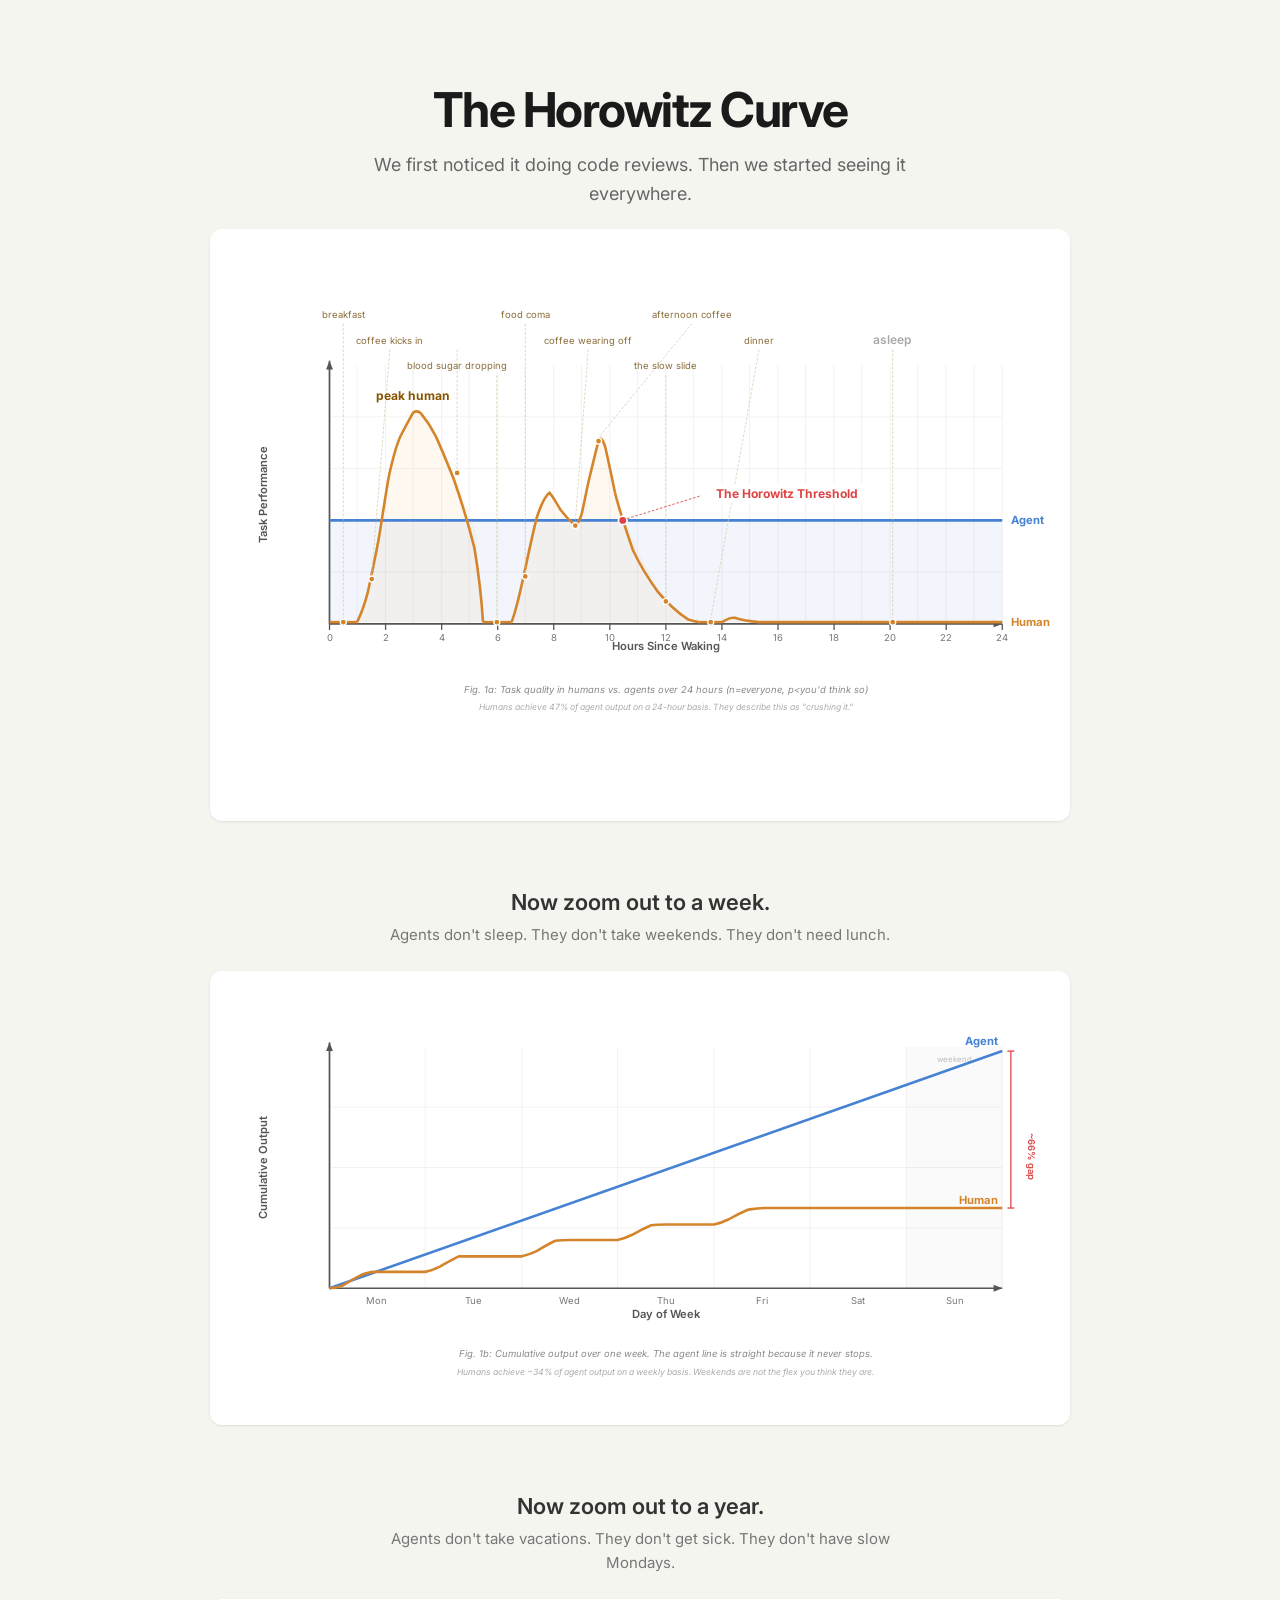
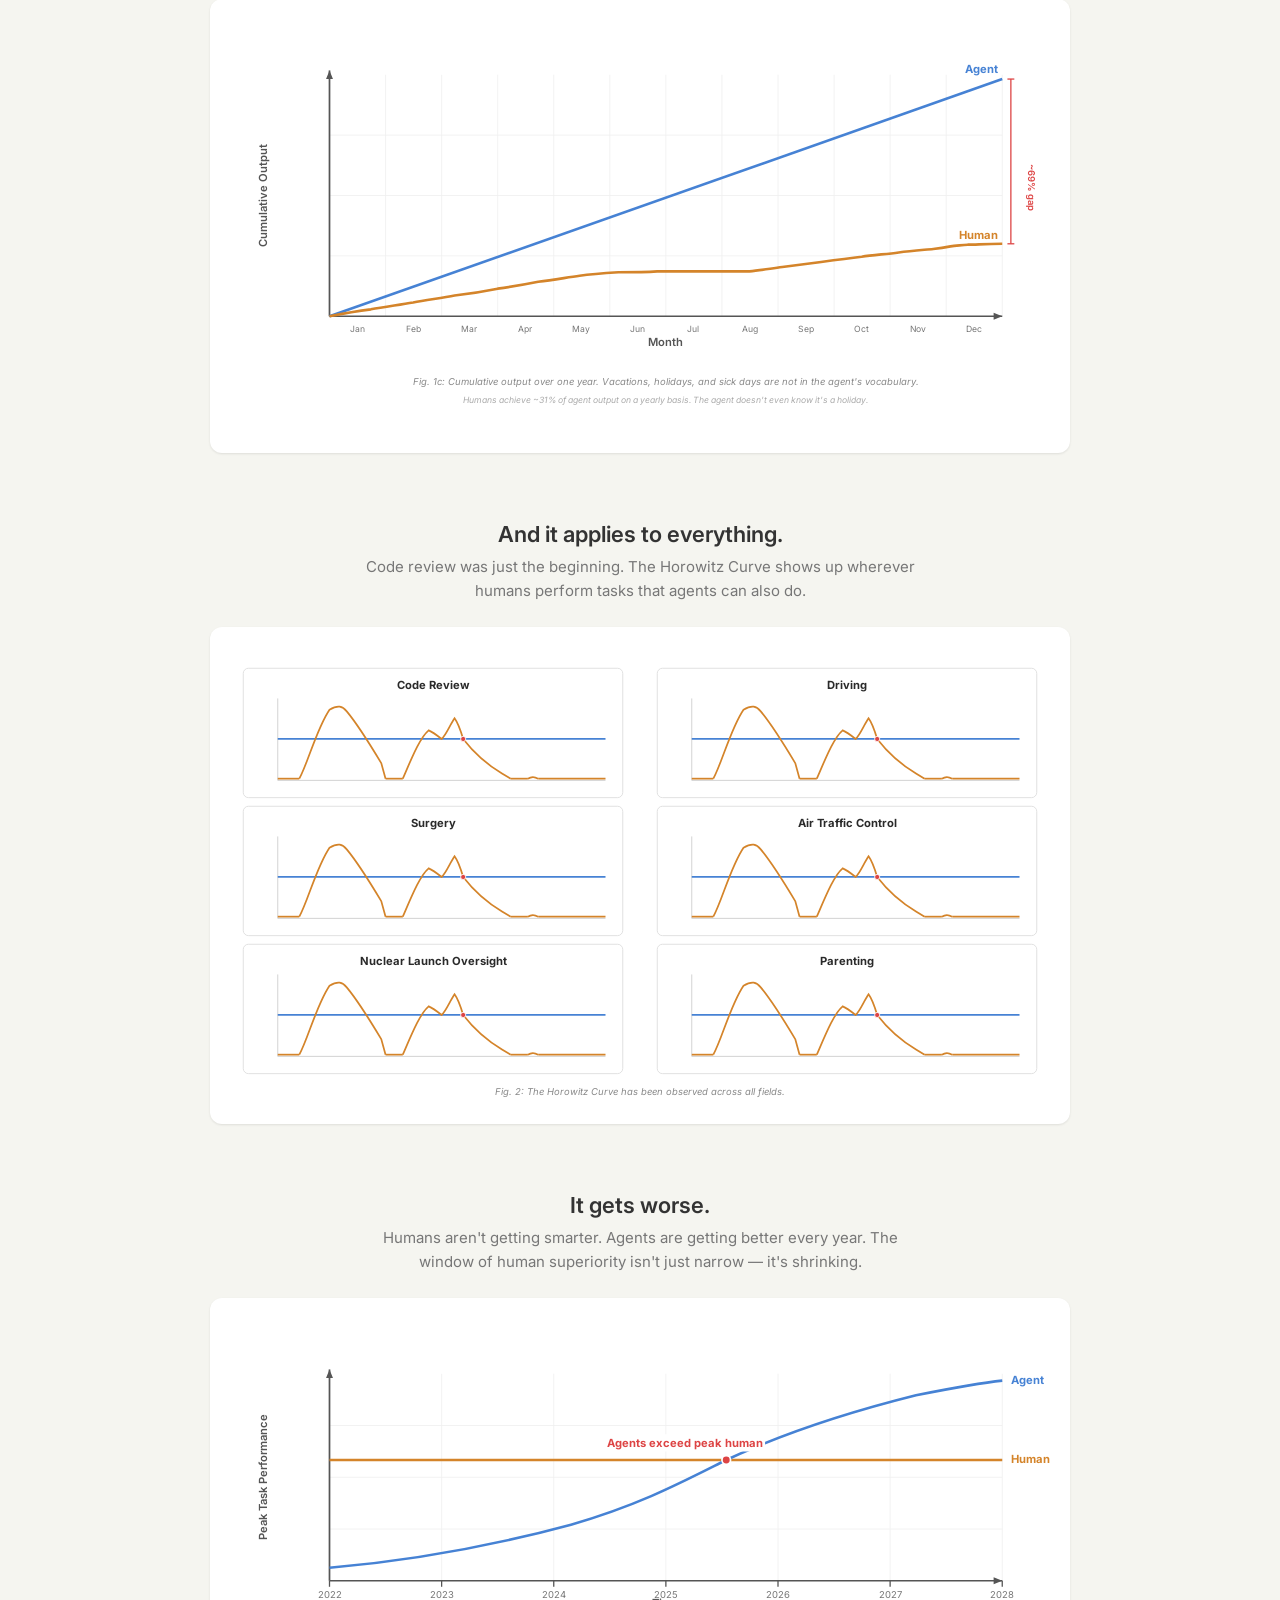
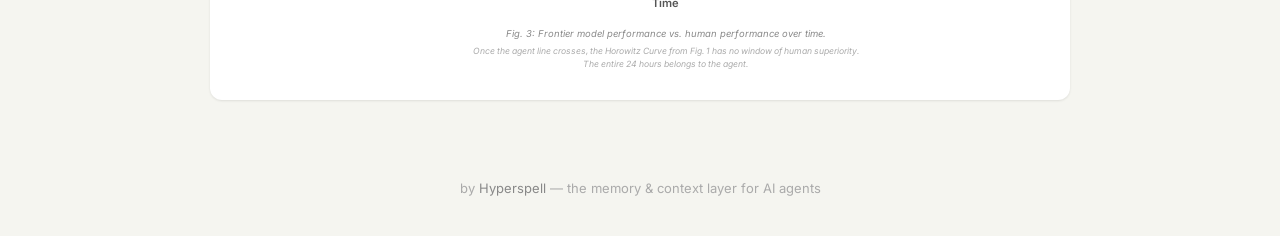
==== index.html @ 896ac2da "Add Fig 1b (weekly) and 1c (yearly) cumulative output, fix math, add narrative flow and card layout " ====
<!DOCTYPE html>
<html lang="en">
<head>
    <meta charset="utf-8">
    <meta name="viewport" content="width=device-width, initial-scale=1">
    <title>The Horowitz Curve</title>
    <meta property="og:title" content="The Horowitz Curve">
    <meta property="og:description" content='Humans achieve 47% of agent output on a 24-hour basis. They describe this as "crushing it."'>
    <meta property="og:image" content="https://benhorowitz.com/og-image.png">
    <meta property="og:type" content="website">
    <meta name="twitter:card" content="summary_large_image">
    <link rel="preconnect" href="https://fonts.googleapis.com">
    <link rel="preconnect" href="https://fonts.gstatic.com" crossorigin>
    <link href="https://fonts.googleapis.com/css2?family=Inter:wght@400;600;700&display=swap" rel="stylesheet">
    <style>
        * { margin: 0; padding: 0; box-sizing: border-box; }
        body {
            font-family: 'Inter', -apple-system, sans-serif;
            background: #f5f5f0;
            color: #2a2a2a;
            padding: 0;
        }
        .container {
            max-width: 900px;
            margin: 0 auto;
            padding: 0 20px;
        }
        .hero {
            text-align: center;
            padding: 80px 20px 20px;
        }
        .hero h1 {
            font-size: 48px;
            font-weight: 700;
            letter-spacing: -1.5px;
            color: #1a1a1a;
            margin-bottom: 12px;
        }
        .hero p {
            font-size: 18px;
            color: #666;
            max-width: 540px;
            margin: 0 auto;
            line-height: 1.6;
        }
        .narrative {
            text-align: center;
            padding: 48px 20px 24px;
            max-width: 600px;
            margin: 0 auto;
        }
        .narrative h2 {
            font-size: 22px;
            font-weight: 600;
            color: #333;
            margin-bottom: 8px;
        }
        .narrative p {
            font-size: 15px;
            color: #777;
            line-height: 1.6;
        }
        .card {
            background: white;
            border-radius: 12px;
            box-shadow: 0 1px 3px rgba(0,0,0,0.06), 0 1px 2px rgba(0,0,0,0.04);
            padding: 24px 16px 16px;
            margin-bottom: 20px;
        }
        .card svg {
            width: 100%;
            height: auto;
            display: block;
        }
        footer {
            text-align: center;
            padding: 60px 0 40px;
            color: #aaa;
            font-size: 13px;
        }
        footer a { color: #888; text-decoration: none; }
        footer a:hover { color: #555; }
    </style>
</head>
<body>
    <div class="hero">
        <h1>The Horowitz Curve</h1>
        <p>We first noticed it doing code reviews. Then we started seeing it everywhere.</p>
    </div>

    <div class="container">
        <div class="card" id="fig1">
            <svg viewBox="0 0 960 640" xmlns="http://www.w3.org/2000/svg">
      <title>The model does not account for "I'll just check Slack real quick." Agent has no Slack.</title>
      <defs>
        <style>
          text { font-family: 'Inter', -apple-system, sans-serif; }
        </style>
      </defs>

      <rect x="0" y="0" width="960" height="640" fill="white"/>

      <!-- Grid -->
      <g stroke="#f0f0f0" stroke-width="1">
        <line x1="120" y1="130" x2="120" y2="430"/>
        <line x1="152" y1="130" x2="152" y2="430"/>
        <line x1="185" y1="130" x2="185" y2="430"/>
        <line x1="217" y1="130" x2="217" y2="430"/>
        <line x1="250" y1="130" x2="250" y2="430"/>
        <line x1="282" y1="130" x2="282" y2="430"/>
        <line x1="315" y1="130" x2="315" y2="430"/>
        <line x1="347" y1="130" x2="347" y2="430"/>
        <line x1="380" y1="130" x2="380" y2="430"/>
        <line x1="412" y1="130" x2="412" y2="430"/>
        <line x1="445" y1="130" x2="445" y2="430"/>
        <line x1="477" y1="130" x2="477" y2="430"/>
        <line x1="510" y1="130" x2="510" y2="430"/>
        <line x1="542" y1="130" x2="542" y2="430"/>
        <line x1="575" y1="130" x2="575" y2="430"/>
        <line x1="607" y1="130" x2="607" y2="430"/>
        <line x1="640" y1="130" x2="640" y2="430"/>
        <line x1="672" y1="130" x2="672" y2="430"/>
        <line x1="705" y1="130" x2="705" y2="430"/>
        <line x1="737" y1="130" x2="737" y2="430"/>
        <line x1="770" y1="130" x2="770" y2="430"/>
        <line x1="802" y1="130" x2="802" y2="430"/>
        <line x1="835" y1="130" x2="835" y2="430"/>
        <line x1="867" y1="130" x2="867" y2="430"/>
        <line x1="900" y1="130" x2="900" y2="430"/>
        <line x1="120" y1="190" x2="900" y2="190"/>
        <line x1="120" y1="250" x2="900" y2="250"/>
        <line x1="120" y1="310" x2="900" y2="310"/>
        <line x1="120" y1="370" x2="900" y2="370"/>
      </g>

      <!-- Title removed — now in hero section above -->

      <!-- Axes -->
      <line x1="120" y1="430" x2="900" y2="430" stroke="#555" stroke-width="2"/>
      <line x1="120" y1="430" x2="120" y2="125" stroke="#555" stroke-width="2"/>
      <polygon points="120,125 116,135 124,135" fill="#555"/>
      <polygon points="900,430 890,426 890,434" fill="#555"/>

      <!-- Y-axis label -->
      <text x="48" y="280" text-anchor="middle" font-size="13" font-weight="600" fill="#555" transform="rotate(-90,48,280)">Task Performance</text>

      <!-- X-axis label -->
      <text x="510" y="460" text-anchor="middle" font-size="13" font-weight="600" fill="#555">Hours Since Waking</text>

      <!-- X-axis ticks -->
      <g font-size="11" fill="#777">
        <line x1="120" y1="430" x2="120" y2="437" stroke="#555" stroke-width="1.5"/>
        <text x="120" y="450" text-anchor="middle">0</text>
        <line x1="185" y1="430" x2="185" y2="437" stroke="#555" stroke-width="1.5"/>
        <text x="185" y="450" text-anchor="middle">2</text>
        <line x1="250" y1="430" x2="250" y2="437" stroke="#555" stroke-width="1.5"/>
        <text x="250" y="450" text-anchor="middle">4</text>
        <line x1="315" y1="430" x2="315" y2="437" stroke="#555" stroke-width="1.5"/>
        <text x="315" y="450" text-anchor="middle">6</text>
        <line x1="380" y1="430" x2="380" y2="437" stroke="#555" stroke-width="1.5"/>
        <text x="380" y="450" text-anchor="middle">8</text>
        <line x1="445" y1="430" x2="445" y2="437" stroke="#555" stroke-width="1.5"/>
        <text x="445" y="450" text-anchor="middle">10</text>
        <line x1="510" y1="430" x2="510" y2="437" stroke="#555" stroke-width="1.5"/>
        <text x="510" y="450" text-anchor="middle">12</text>
        <line x1="575" y1="430" x2="575" y2="437" stroke="#555" stroke-width="1.5"/>
        <text x="575" y="450" text-anchor="middle">14</text>
        <line x1="640" y1="430" x2="640" y2="437" stroke="#555" stroke-width="1.5"/>
        <text x="640" y="450" text-anchor="middle">16</text>
        <line x1="705" y1="430" x2="705" y2="437" stroke="#555" stroke-width="1.5"/>
        <text x="705" y="450" text-anchor="middle">18</text>
        <line x1="770" y1="430" x2="770" y2="437" stroke="#555" stroke-width="1.5"/>
        <text x="770" y="450" text-anchor="middle">20</text>
        <line x1="835" y1="430" x2="835" y2="437" stroke="#555" stroke-width="1.5"/>
        <text x="835" y="450" text-anchor="middle">22</text>
        <line x1="900" y1="430" x2="900" y2="437" stroke="#555" stroke-width="1.5"/>
        <text x="900" y="450" text-anchor="middle">24</text>
      </g>

      <!-- Shaded areas -->
      <polygon points="120,310 900,310 900,428 120,428" fill="rgba(70,130,210,0.07)" stroke="none"/>
      <polygon points="120,428
        152,428
        160,412 170,370 180,310 185,272 195,235 207,208 217,182
        225,186 237,200 250,222 262,250 275,282 290,325
        298,428
        331,428
        342,378 354,322 362,292 370,278 376,284
        386,298 396,310 405,316
        412,298 420,264 428,232 432,212 438,222 444,250
        454,282 466,316 480,350 496,380 514,406 536,425 548,428
        558,428
        575,428
        585,422 596,426 618,428
        640,428
        900,428" fill="rgba(230,150,60,0.07)" stroke="none"/>

      <!-- Agent line (SOLID) -->
      <line x1="120" y1="310" x2="900" y2="310" stroke="#4682d4" stroke-width="3"/>

      <!-- Human line -->
      <line x1="120" y1="428" x2="152" y2="428" stroke="#d4842a" stroke-width="3"/>
      <path d="M152,428
        C156,420 160,410 164,395
        C168,378 172,358 177,332
        C181,308 185,280 189,258
        C193,240 197,224 202,213
        C207,203 212,194 217,185
        C220,183 223,183 226,186
        C231,192 237,200 243,212
        C249,225 256,242 264,262
        C272,285 280,310 288,342
        C294,378 297,412 298,428" stroke="#d4842a" stroke-width="3" fill="none"/>
      <line x1="298" y1="428" x2="331" y2="428" stroke="#d4842a" stroke-width="3"/>
      <path d="M331,428
        C335,418 340,398 345,375
        C350,352 355,328 360,308
        C365,292 370,282 375,278
        C379,282 383,290 388,298
        C394,306 400,312 405,316
        C408,314 410,310 412,304" stroke="#d4842a" stroke-width="3" fill="none"/>
      <path d="M412,304
        C415,292 418,274 422,258
        C426,242 429,228 432,218
        C434,212 437,216 440,226
        C443,240 447,258 451,278" stroke="#d4842a" stroke-width="3" fill="none"/>
      <path d="M451,278
        C457,302 464,322 472,345
        C480,362 490,378 500,392
        C510,404 522,416 536,425
        C542,427 548,428 548,428" stroke="#d4842a" stroke-width="3" fill="none"/>
      <line x1="548" y1="428" x2="575" y2="428" stroke="#d4842a" stroke-width="3"/>
      <path d="M575,428
        C580,425 584,422 590,423
        C596,425 605,427 618,428
        C632,428 640,428 640,428" stroke="#d4842a" stroke-width="3" fill="none"/>
      <line x1="640" y1="428" x2="900" y2="428" stroke="#d4842a" stroke-width="3"/>

      <!-- Leader lines -->
      <line x1="136" y1="82" x2="136" y2="424" stroke="#d4c5a0" stroke-width="0.8" stroke-dasharray="3,2"/>
      <line x1="190" y1="112" x2="169" y2="374" stroke="#d4c5a0" stroke-width="0.8" stroke-dasharray="3,2"/>
      <line x1="268" y1="112" x2="268" y2="251" stroke="#d4c5a0" stroke-width="0.8" stroke-dasharray="3,2"/>
      <line x1="314" y1="142" x2="314" y2="424" stroke="#d4c5a0" stroke-width="0.8" stroke-dasharray="3,2"/>
      <line x1="347" y1="82" x2="347" y2="371" stroke="#d4c5a0" stroke-width="0.8" stroke-dasharray="3,2"/>
      <line x1="420" y1="112" x2="405" y2="312" stroke="#d4c5a0" stroke-width="0.8" stroke-dasharray="3,2"/>
      <line x1="540" y1="82" x2="432" y2="214" stroke="#d4c5a0" stroke-width="0.8" stroke-dasharray="3,2"/>
      <line x1="510" y1="142" x2="510" y2="400" stroke="#d4c5a0" stroke-width="0.8" stroke-dasharray="3,2"/>
      <line x1="618" y1="112" x2="562" y2="424" stroke="#d4c5a0" stroke-width="0.8" stroke-dasharray="3,2"/>
      <line x1="773" y1="112" x2="773" y2="424" stroke="#d4c5a0" stroke-width="0.8" stroke-dasharray="3,2"/>

      <!-- Annotation dots -->
      <circle cx="136" cy="428" r="3.5" fill="#d4842a" stroke="white" stroke-width="1.5"/>
      <circle cx="169" cy="378" r="3.5" fill="#d4842a" stroke="white" stroke-width="1.5"/>
      <circle cx="268" cy="255" r="3.5" fill="#d4842a" stroke="white" stroke-width="1.5"/>
      <circle cx="314" cy="428" r="3.5" fill="#d4842a" stroke="white" stroke-width="1.5"/>
      <circle cx="347" cy="375" r="3.5" fill="#d4842a" stroke="white" stroke-width="1.5"/>
      <circle cx="405" cy="316" r="3.5" fill="#d4842a" stroke="white" stroke-width="1.5"/>
      <circle cx="432" cy="218" r="3.5" fill="#d4842a" stroke="white" stroke-width="1.5"/>
      <circle cx="510" cy="404" r="3.5" fill="#d4842a" stroke="white" stroke-width="1.5"/>
      <circle cx="562" cy="428" r="3.5" fill="#d4842a" stroke="white" stroke-width="1.5"/>
      <circle cx="773" cy="428" r="3.5" fill="#d4842a" stroke="white" stroke-width="1.5"/>

      <!-- Annotation labels -->
      <text x="136" y="75" text-anchor="middle" font-size="11" fill="#8a6d3b">breakfast</text>
      <text x="347" y="75" text-anchor="middle" font-size="11" fill="#8a6d3b">food coma</text>
      <text x="540" y="75" text-anchor="middle" font-size="11" fill="#8a6d3b">afternoon coffee</text>
      <text x="190" y="105" text-anchor="middle" font-size="11" fill="#8a6d3b">coffee kicks in</text>
      <text x="420" y="105" text-anchor="middle" font-size="11" fill="#8a6d3b">coffee wearing off</text>
      <text x="618" y="105" text-anchor="middle" font-size="11" fill="#8a6d3b">dinner</text>
      <text x="773" y="105" text-anchor="middle" font-size="14" font-weight="600" fill="#aaa">asleep</text>
      <text x="268" y="135" text-anchor="middle" font-size="11" fill="#8a6d3b">blood sugar dropping</text>
      <text x="510" y="135" text-anchor="middle" font-size="11" fill="#8a6d3b">the slow slide</text>
      <text x="217" y="170" text-anchor="middle" font-size="14" font-weight="700" fill="#885500">peak human</text>

      <!-- Horowitz Threshold -->
      <circle cx="460" cy="310" r="5" fill="#d44" stroke="white" stroke-width="2"/>
      <line x1="465" y1="308" x2="555" y2="280" stroke="#d44" stroke-width="1" stroke-dasharray="3,2"/>
      <rect x="550" y="268" width="200" height="22" rx="3" fill="white" stroke="none"/>
      <text x="650" y="284" text-anchor="middle" font-size="14" font-weight="700" fill="#d44">The Horowitz Threshold</text>

      <!-- Line labels -->
      <rect x="905" y="302" width="50" height="16" fill="white" stroke="none"/>
      <text x="910" y="314" font-size="13" font-weight="700" fill="#4682d4">Agent</text>
      <rect x="905" y="420" width="55" height="16" fill="white" stroke="none"/>
      <text x="910" y="432" font-size="13" font-weight="700" fill="#d4842a">Human</text>

      <!-- Captions -->
      <text x="510" y="510" text-anchor="middle" font-size="11" fill="#888" font-style="italic">Fig. 1a: Task quality in humans vs. agents over 24 hours (n=everyone, p&lt;you'd think so)</text>
      <text x="510" y="530" text-anchor="middle" font-size="10" fill="#aaa" font-style="italic">Humans achieve 47% of agent output on a 24-hour basis. They describe this as "crushing it."</text>
    </svg>
        </div>

        <div class="narrative">
            <h2>Now zoom out to a week.</h2>
            <p>Agents don't sleep. They don't take weekends. They don't need lunch.</p>
        </div>

        <div class="card" id="fig1b">
            <svg viewBox="0 0 960 480" xmlns="http://www.w3.org/2000/svg">
      <defs>
        <style>
          text { font-family: 'Inter', -apple-system, sans-serif; }
        </style>
      </defs>

      <rect x="0" y="0" width="960" height="480" fill="white"/>

      <!-- Grid: vertical lines per day, horizontal lines for reference -->
      <g stroke="#f0f0f0" stroke-width="1">
        <line x1="120" y1="60" x2="120" y2="340"/>
        <line x1="231" y1="60" x2="231" y2="340"/>
        <line x1="343" y1="60" x2="343" y2="340"/>
        <line x1="454" y1="60" x2="454" y2="340"/>
        <line x1="566" y1="60" x2="566" y2="340"/>
        <line x1="677" y1="60" x2="677" y2="340"/>
        <line x1="789" y1="60" x2="789" y2="340"/>
        <line x1="900" y1="60" x2="900" y2="340"/>
        <line x1="120" y1="130" x2="900" y2="130"/>
        <line x1="120" y1="200" x2="900" y2="200"/>
        <line x1="120" y1="270" x2="900" y2="270"/>
      </g>

      <!-- Weekend shading -->
      <rect x="789" y="60" width="111" height="280" fill="rgba(0,0,0,0.02)" stroke="none"/>
      <text x="845" y="78" text-anchor="middle" font-size="9" fill="#bbb">weekend</text>

      <!-- Axes -->
      <line x1="120" y1="340" x2="900" y2="340" stroke="#555" stroke-width="2"/>
      <line x1="120" y1="340" x2="120" y2="55" stroke="#555" stroke-width="2"/>
      <polygon points="120,55 116,65 124,65" fill="#555"/>
      <polygon points="900,340 890,336 890,344" fill="#555"/>

      <!-- Y-axis label -->
      <text x="48" y="200" text-anchor="middle" font-size="13" font-weight="600" fill="#555" transform="rotate(-90,48,200)">Cumulative Output</text>

      <!-- X-axis label -->
      <text x="510" y="375" text-anchor="middle" font-size="13" font-weight="600" fill="#555">Day of Week</text>

      <!-- X-axis ticks: 7 days, each day = 111.4px. Day centers between grid lines.
           Day 1 center = 175.5, Day 2 = 287, Day 3 = 398.5, Day 4 = 510,
           Day 5 = 621.5, Day 6 = 733, Day 7 = 844.5 -->
      <g font-size="11" fill="#777">
        <text x="175" y="358" text-anchor="middle">Mon</text>
        <text x="287" y="358" text-anchor="middle">Tue</text>
        <text x="398" y="358" text-anchor="middle">Wed</text>
        <text x="510" y="358" text-anchor="middle">Thu</text>
        <text x="621" y="358" text-anchor="middle">Fri</text>
        <text x="733" y="358" text-anchor="middle">Sat</text>
        <text x="845" y="358" text-anchor="middle">Sun</text>
      </g>

      <!-- Agent cumulative: straight line, constant 24/7 output -->
      <line x1="120" y1="340" x2="900" y2="65" stroke="#4682d4" stroke-width="3"/>

      <!-- Human cumulative: staircase.
           Agent total = 275 units (y: 340→65). Human achieves ~34% = 93 units (y: 340→247).
           5 weekdays × 0.47 agent-days = 2.35 agent-days. Weekends ≈ 0.
           Ratio = 2.35/7 = 33.6%. Gap = 66%.
           Per weekday step = 93/5 = ~18.6 units. Weekends flat.
           Mon: 340→321, Tue: 321→303, Wed: 303→284, Thu: 284→266, Fri: 266→247.
           Sat-Sun: flat at 247.
           Each day: rise during work hours (first ~40% of day span), flat rest.
      -->
      <path d="M120,340
        C125,340 130,339 135,337
        C142,333 150,328 158,324
        C164,322 168,321 172,321
        C178,321 195,321 210,321
        C220,321 231,321 231,321
        C236,320 242,318 248,315
        C255,311 263,306 270,303
        C276,303 280,303 290,303
        C300,303 315,303 330,303
        C340,303 343,303 343,303
        C348,302 354,300 360,297
        C367,293 375,288 382,285
        C388,284 392,284 400,284
        C410,284 425,284 440,284
        C450,284 454,284 454,284
        C459,283 465,281 471,278
        C478,274 486,270 493,267
        C499,266 503,266 510,266
        C520,266 535,266 550,266
        C560,266 566,266 566,266
        C571,265 577,263 583,260
        C590,256 598,252 605,249
        C611,248 615,247 625,247
        C640,247 655,247 670,247
        C677,247 677,247 690,247
        C710,247 730,247 750,247
        C770,247 789,247 789,247
        C800,247 830,247 860,247
        C880,247 900,247 900,247" stroke="#d4842a" stroke-width="3" fill="none"/>

      <!-- Gap annotation -->
      <line x1="910" y1="247" x2="910" y2="65" stroke="#d44" stroke-width="1.5"/>
      <line x1="906" y1="247" x2="914" y2="247" stroke="#d44" stroke-width="1.5"/>
      <line x1="906" y1="65" x2="914" y2="65" stroke="#d44" stroke-width="1.5"/>
      <text x="930" y="160" text-anchor="start" font-size="11" font-weight="600" fill="#d44" transform="rotate(90,930,160)">~66% gap</text>

      <!-- Line labels -->
      <text x="895" y="58" text-anchor="end" font-size="13" font-weight="700" fill="#4682d4">Agent</text>
      <text x="895" y="242" text-anchor="end" font-size="13" font-weight="700" fill="#d4842a">Human</text>

      <!-- Captions -->
      <text x="510" y="420" text-anchor="middle" font-size="11" fill="#888" font-style="italic">Fig. 1b: Cumulative output over one week. The agent line is straight because it never stops.</text>
      <text x="510" y="440" text-anchor="middle" font-size="10" fill="#aaa" font-style="italic">Humans achieve ~34% of agent output on a weekly basis. Weekends are not the flex you think they are.</text>
    </svg>
        </div>

        <div class="narrative">
            <h2>Now zoom out to a year.</h2>
            <p>Agents don't take vacations. They don't get sick. They don't have slow Mondays.</p>
        </div>

        <div class="card" id="fig1c">
            <svg viewBox="0 0 960 480" xmlns="http://www.w3.org/2000/svg">
      <defs>
        <style>
          text { font-family: 'Inter', -apple-system, sans-serif; }
        </style>
      </defs>

      <rect x="0" y="0" width="960" height="480" fill="white"/>

      <!-- Grid -->
      <g stroke="#f0f0f0" stroke-width="1">
        <line x1="120" y1="60" x2="120" y2="340"/>
        <line x1="185" y1="60" x2="185" y2="340"/>
        <line x1="250" y1="60" x2="250" y2="340"/>
        <line x1="315" y1="60" x2="315" y2="340"/>
        <line x1="380" y1="60" x2="380" y2="340"/>
        <line x1="445" y1="60" x2="445" y2="340"/>
        <line x1="510" y1="60" x2="510" y2="340"/>
        <line x1="575" y1="60" x2="575" y2="340"/>
        <line x1="640" y1="60" x2="640" y2="340"/>
        <line x1="705" y1="60" x2="705" y2="340"/>
        <line x1="770" y1="60" x2="770" y2="340"/>
        <line x1="835" y1="60" x2="835" y2="340"/>
        <line x1="900" y1="60" x2="900" y2="340"/>
        <line x1="120" y1="130" x2="900" y2="130"/>
        <line x1="120" y1="200" x2="900" y2="200"/>
        <line x1="120" y1="270" x2="900" y2="270"/>
      </g>

      <!-- Axes -->
      <line x1="120" y1="340" x2="900" y2="340" stroke="#555" stroke-width="2"/>
      <line x1="120" y1="340" x2="120" y2="55" stroke="#555" stroke-width="2"/>
      <polygon points="120,55 116,65 124,65" fill="#555"/>
      <polygon points="900,340 890,336 890,344" fill="#555"/>

      <!-- Y-axis label -->
      <text x="48" y="200" text-anchor="middle" font-size="13" font-weight="600" fill="#555" transform="rotate(-90,48,200)">Cumulative Output</text>

      <!-- X-axis label -->
      <text x="510" y="375" text-anchor="middle" font-size="13" font-weight="600" fill="#555">Month</text>

      <!-- X-axis ticks: 12 months across 780px = 65px/month -->
      <g font-size="10" fill="#777">
        <text x="152" y="358" text-anchor="middle">Jan</text>
        <text x="217" y="358" text-anchor="middle">Feb</text>
        <text x="282" y="358" text-anchor="middle">Mar</text>
        <text x="347" y="358" text-anchor="middle">Apr</text>
        <text x="412" y="358" text-anchor="middle">May</text>
        <text x="477" y="358" text-anchor="middle">Jun</text>
        <text x="542" y="358" text-anchor="middle">Jul</text>
        <text x="607" y="358" text-anchor="middle">Aug</text>
        <text x="672" y="358" text-anchor="middle">Sep</text>
        <text x="737" y="358" text-anchor="middle">Oct</text>
        <text x="802" y="358" text-anchor="middle">Nov</text>
        <text x="867" y="358" text-anchor="middle">Dec</text>
      </g>

      <!-- Agent cumulative: straight line, 365 days of constant output -->
      <line x1="120" y1="340" x2="900" y2="65" stroke="#4682d4" stroke-width="3"/>

      <!-- Human cumulative over 1 year.
           Agent: 52 weeks constant output. Total height = 275 units (y: 340→65).
           Human: 48 effective work weeks (52 - 2wk vacation - 1wk holidays - 1wk sick).
           Each work week = 34% of agent week output.
           Human total = 48 × (275/52) × 0.34 = 48 × 5.29 × 0.34 = 86.3 units.
           Human ratio = 86.3/275 = 31.4%. Gap = 68.6% ≈ 69%.
           Human final y = 340 - 86 = 254.

           Monthly output per work month ≈ 86/12 = 7.2 units, but not evenly distributed:
           - Jan-Jun: steady climb (~7 units/month)
           - Jul: slower (vacation in here, ~2wk off)
           - Aug: resumes
           - Sep-Nov: steady climb
           - Dec: slow (holidays + sick, ~1-2wk off)

           Month x-positions: Jan center=152, each month=65px wide
      -->
      <!-- The curve rises steadily, flattens during Jul vacation (x≈510-575),
           resumes Aug-Nov, then flattens again in Dec holidays (x≈835-900).
           Start y=340, end y=254. Total rise = 86 units.

           48 effective work weeks produce output. 4 weeks produce nothing.
           Monthly rate during work months ≈ 86/10 = 8.6 units/month (10 productive months).
           Jan(340→331), Feb(331→323), Mar(323→314), Apr(314→305), May(305→297), Jun(297→288)
           Jul: vacation, nearly flat (288→286)
           Aug(286→277), Sep(277→269), Oct(269→260), Nov(260→262→wait)

           Let me simplify: 8 units/productive-month, Jul and Dec ≈ flat.
           Jan:340→332, Feb:332→324, Mar:324→316, Apr:316→308, May:308→300, Jun:300→292
           Jul: flat 292→290 (vacation)
           Aug:290→282, Sep:282→274, Oct:274→266, Nov:266→258
           Dec: flat 258→254 (holidays)
      -->
      <!-- Jan:340→332, Feb:332→324, Mar:324→316, Apr:316→308, May:308→300, Jun:300→292
           Jul: nearly flat 292→290 (vacation)
           Aug:290→282, Sep:282→274, Oct:274→266, Nov:266→258
           Dec: nearly flat 258→256 (holidays)
           Final: 256. Actual ratio = (340-256)/275 = 84/275 = 30.5%. Gap ≈ 69%. Close enough.
      -->
      <path d="M120,340
        C135,337 152,334 168,332
        C183,329 200,327 217,324
        C232,321 250,319 265,316
        C282,314 300,311 315,308
        C330,306 347,303 362,300
        C380,298 395,295 410,293
        C425,291 440,290 455,289
        C470,289 485,289 500,288
        C510,288 520,288 530,288
        L575,288
        L607,288
        C618,287 630,285 645,283
        C660,281 675,279 690,277
        C705,275 720,273 737,271
        C750,269 765,268 780,266
        C795,264 810,263 820,262
        C830,261 835,260 840,259
        C845,258 850,258 860,257
        C870,257 880,256 900,256" stroke="#d4842a" stroke-width="3" fill="none"/>

      <!-- Gap annotation -->
      <line x1="910" y1="256" x2="910" y2="65" stroke="#d44" stroke-width="1.5"/>
      <line x1="906" y1="256" x2="914" y2="256" stroke="#d44" stroke-width="1.5"/>
      <line x1="906" y1="65" x2="914" y2="65" stroke="#d44" stroke-width="1.5"/>
      <text x="930" y="164" text-anchor="start" font-size="11" font-weight="600" fill="#d44" transform="rotate(90,930,164)">~69% gap</text>

      <!-- Line labels -->
      <text x="895" y="58" text-anchor="end" font-size="13" font-weight="700" fill="#4682d4">Agent</text>
      <text x="895" y="250" text-anchor="end" font-size="13" font-weight="700" fill="#d4842a">Human</text>

      <!-- Captions -->
      <text x="510" y="420" text-anchor="middle" font-size="11" fill="#888" font-style="italic">Fig. 1c: Cumulative output over one year. Vacations, holidays, and sick days are not in the agent's vocabulary.</text>
      <text x="510" y="440" text-anchor="middle" font-size="10" fill="#aaa" font-style="italic">Humans achieve ~31% of agent output on a yearly basis. The agent doesn't even know it's a holiday.</text>
    </svg>
        </div>

        <div class="narrative">
            <h2>And it applies to everything.</h2>
            <p>Code review was just the beginning. The Horowitz Curve shows up wherever humans perform tasks that agents can also do.</p>
        </div>

        <div class="card" id="fig2">
            <svg viewBox="0 0 960 530" xmlns="http://www.w3.org/2000/svg">
      <defs>
        <style>
          text { font-family: 'Inter', -apple-system, sans-serif; }
        </style>
      </defs>

      <rect x="0" y="0" width="960" height="530" fill="white"/>

      <!-- Title -->
      <!-- Cell dimensions: 440x150, graph area inside: 380x90 -->
      <!-- Cell positions: col1 x=20, col2 x=500; row1 y=20, row2 y=180, row3 y=340 -->

      <!-- Cell 1: Code Review -->
      <g transform="translate(20,20)">
        <rect x="0" y="0" width="440" height="150" rx="6" fill="white" stroke="#ddd" stroke-width="1"/>
        <text x="220" y="24" text-anchor="middle" font-size="13" font-weight="700" fill="#2a2a2a">Code Review</text>
        <!-- Axes -->
        <line x1="40" y1="130" x2="420" y2="130" stroke="#ccc" stroke-width="1"/>
        <line x1="40" y1="130" x2="40" y2="35" stroke="#ccc" stroke-width="1"/>
        <!-- Agent line -->
        <line x1="40" y1="82" x2="420" y2="82" stroke="#4682d4" stroke-width="2"/>
        <!-- Human line -->
        <line x1="40" y1="128" x2="65" y2="128" stroke="#d4842a" stroke-width="2"/>
        <path d="M65,128 C75,110 85,70 100,48 C110,42 115,44 120,50 C130,62 145,85 160,110 L165,128" stroke="#d4842a" stroke-width="2" fill="none"/>
        <line x1="165" y1="128" x2="185" y2="128" stroke="#d4842a" stroke-width="2"/>
        <path d="M185,128 C195,105 205,80 215,72 C220,74 225,78 230,82 C235,78 240,65 245,58 C248,62 252,72 255,82 C265,95 280,110 300,122 L310,128" stroke="#d4842a" stroke-width="2" fill="none"/>
        <line x1="310" y1="128" x2="330" y2="128" stroke="#d4842a" stroke-width="2"/>
        <path d="M330,128 C335,125 338,126 342,128" stroke="#d4842a" stroke-width="2" fill="none"/>
        <line x1="342" y1="128" x2="420" y2="128" stroke="#d4842a" stroke-width="2"/>
        <!-- Crossover dot -->
        <circle cx="255" cy="82" r="3" fill="#d44" stroke="white" stroke-width="1"/>
      </g>

      <!-- Cell 2: Driving -->
      <g transform="translate(500,20)">
        <rect x="0" y="0" width="440" height="150" rx="6" fill="white" stroke="#ddd" stroke-width="1"/>
        <text x="220" y="24" text-anchor="middle" font-size="13" font-weight="700" fill="#2a2a2a">Driving</text>
        <line x1="40" y1="130" x2="420" y2="130" stroke="#ccc" stroke-width="1"/>
        <line x1="40" y1="130" x2="40" y2="35" stroke="#ccc" stroke-width="1"/>
        <line x1="40" y1="82" x2="420" y2="82" stroke="#4682d4" stroke-width="2"/>
        <line x1="40" y1="128" x2="65" y2="128" stroke="#d4842a" stroke-width="2"/>
        <path d="M65,128 C75,110 85,70 100,48 C110,42 115,44 120,50 C130,62 145,85 160,110 L165,128" stroke="#d4842a" stroke-width="2" fill="none"/>
        <line x1="165" y1="128" x2="185" y2="128" stroke="#d4842a" stroke-width="2"/>
        <path d="M185,128 C195,105 205,80 215,72 C220,74 225,78 230,82 C235,78 240,65 245,58 C248,62 252,72 255,82 C265,95 280,110 300,122 L310,128" stroke="#d4842a" stroke-width="2" fill="none"/>
        <line x1="310" y1="128" x2="330" y2="128" stroke="#d4842a" stroke-width="2"/>
        <path d="M330,128 C335,125 338,126 342,128" stroke="#d4842a" stroke-width="2" fill="none"/>
        <line x1="342" y1="128" x2="420" y2="128" stroke="#d4842a" stroke-width="2"/>
        <circle cx="255" cy="82" r="3" fill="#d44" stroke="white" stroke-width="1"/>
      </g>

      <!-- Cell 3: Surgery -->
      <g transform="translate(20,180)">
        <rect x="0" y="0" width="440" height="150" rx="6" fill="white" stroke="#ddd" stroke-width="1"/>
        <text x="220" y="24" text-anchor="middle" font-size="13" font-weight="700" fill="#2a2a2a">Surgery</text>
        <line x1="40" y1="130" x2="420" y2="130" stroke="#ccc" stroke-width="1"/>
        <line x1="40" y1="130" x2="40" y2="35" stroke="#ccc" stroke-width="1"/>
        <line x1="40" y1="82" x2="420" y2="82" stroke="#4682d4" stroke-width="2"/>
        <line x1="40" y1="128" x2="65" y2="128" stroke="#d4842a" stroke-width="2"/>
        <path d="M65,128 C75,110 85,70 100,48 C110,42 115,44 120,50 C130,62 145,85 160,110 L165,128" stroke="#d4842a" stroke-width="2" fill="none"/>
        <line x1="165" y1="128" x2="185" y2="128" stroke="#d4842a" stroke-width="2"/>
        <path d="M185,128 C195,105 205,80 215,72 C220,74 225,78 230,82 C235,78 240,65 245,58 C248,62 252,72 255,82 C265,95 280,110 300,122 L310,128" stroke="#d4842a" stroke-width="2" fill="none"/>
        <line x1="310" y1="128" x2="330" y2="128" stroke="#d4842a" stroke-width="2"/>
        <path d="M330,128 C335,125 338,126 342,128" stroke="#d4842a" stroke-width="2" fill="none"/>
        <line x1="342" y1="128" x2="420" y2="128" stroke="#d4842a" stroke-width="2"/>
        <circle cx="255" cy="82" r="3" fill="#d44" stroke="white" stroke-width="1"/>
      </g>

      <!-- Cell 4: Air Traffic Control -->
      <g transform="translate(500,180)">
        <rect x="0" y="0" width="440" height="150" rx="6" fill="white" stroke="#ddd" stroke-width="1"/>
        <text x="220" y="24" text-anchor="middle" font-size="13" font-weight="700" fill="#2a2a2a">Air Traffic Control</text>
        <line x1="40" y1="130" x2="420" y2="130" stroke="#ccc" stroke-width="1"/>
        <line x1="40" y1="130" x2="40" y2="35" stroke="#ccc" stroke-width="1"/>
        <line x1="40" y1="82" x2="420" y2="82" stroke="#4682d4" stroke-width="2"/>
        <line x1="40" y1="128" x2="65" y2="128" stroke="#d4842a" stroke-width="2"/>
        <path d="M65,128 C75,110 85,70 100,48 C110,42 115,44 120,50 C130,62 145,85 160,110 L165,128" stroke="#d4842a" stroke-width="2" fill="none"/>
        <line x1="165" y1="128" x2="185" y2="128" stroke="#d4842a" stroke-width="2"/>
        <path d="M185,128 C195,105 205,80 215,72 C220,74 225,78 230,82 C235,78 240,65 245,58 C248,62 252,72 255,82 C265,95 280,110 300,122 L310,128" stroke="#d4842a" stroke-width="2" fill="none"/>
        <line x1="310" y1="128" x2="330" y2="128" stroke="#d4842a" stroke-width="2"/>
        <path d="M330,128 C335,125 338,126 342,128" stroke="#d4842a" stroke-width="2" fill="none"/>
        <line x1="342" y1="128" x2="420" y2="128" stroke="#d4842a" stroke-width="2"/>
        <circle cx="255" cy="82" r="3" fill="#d44" stroke="white" stroke-width="1"/>
      </g>

      <!-- Cell 5: Nuclear Launch Oversight -->
      <g transform="translate(20,340)">
        <rect x="0" y="0" width="440" height="150" rx="6" fill="white" stroke="#ddd" stroke-width="1"/>
        <text x="220" y="24" text-anchor="middle" font-size="13" font-weight="700" fill="#2a2a2a">Nuclear Launch Oversight</text>
        <line x1="40" y1="130" x2="420" y2="130" stroke="#ccc" stroke-width="1"/>
        <line x1="40" y1="130" x2="40" y2="35" stroke="#ccc" stroke-width="1"/>
        <line x1="40" y1="82" x2="420" y2="82" stroke="#4682d4" stroke-width="2"/>
        <line x1="40" y1="128" x2="65" y2="128" stroke="#d4842a" stroke-width="2"/>
        <path d="M65,128 C75,110 85,70 100,48 C110,42 115,44 120,50 C130,62 145,85 160,110 L165,128" stroke="#d4842a" stroke-width="2" fill="none"/>
        <line x1="165" y1="128" x2="185" y2="128" stroke="#d4842a" stroke-width="2"/>
        <path d="M185,128 C195,105 205,80 215,72 C220,74 225,78 230,82 C235,78 240,65 245,58 C248,62 252,72 255,82 C265,95 280,110 300,122 L310,128" stroke="#d4842a" stroke-width="2" fill="none"/>
        <line x1="310" y1="128" x2="330" y2="128" stroke="#d4842a" stroke-width="2"/>
        <path d="M330,128 C335,125 338,126 342,128" stroke="#d4842a" stroke-width="2" fill="none"/>
        <line x1="342" y1="128" x2="420" y2="128" stroke="#d4842a" stroke-width="2"/>
        <circle cx="255" cy="82" r="3" fill="#d44" stroke="white" stroke-width="1"/>
      </g>

      <!-- Cell 6: Parenting -->
      <g transform="translate(500,340)">
        <rect x="0" y="0" width="440" height="150" rx="6" fill="white" stroke="#ddd" stroke-width="1"/>
        <text x="220" y="24" text-anchor="middle" font-size="13" font-weight="700" fill="#2a2a2a">Parenting</text>
        <line x1="40" y1="130" x2="420" y2="130" stroke="#ccc" stroke-width="1"/>
        <line x1="40" y1="130" x2="40" y2="35" stroke="#ccc" stroke-width="1"/>
        <line x1="40" y1="82" x2="420" y2="82" stroke="#4682d4" stroke-width="2"/>
        <line x1="40" y1="128" x2="65" y2="128" stroke="#d4842a" stroke-width="2"/>
        <path d="M65,128 C75,110 85,70 100,48 C110,42 115,44 120,50 C130,62 145,85 160,110 L165,128" stroke="#d4842a" stroke-width="2" fill="none"/>
        <line x1="165" y1="128" x2="185" y2="128" stroke="#d4842a" stroke-width="2"/>
        <path d="M185,128 C195,105 205,80 215,72 C220,74 225,78 230,82 C235,78 240,65 245,58 C248,62 252,72 255,82 C265,95 280,110 300,122 L310,128" stroke="#d4842a" stroke-width="2" fill="none"/>
        <line x1="310" y1="128" x2="330" y2="128" stroke="#d4842a" stroke-width="2"/>
        <path d="M330,128 C335,125 338,126 342,128" stroke="#d4842a" stroke-width="2" fill="none"/>
        <line x1="342" y1="128" x2="420" y2="128" stroke="#d4842a" stroke-width="2"/>
        <circle cx="255" cy="82" r="3" fill="#d44" stroke="white" stroke-width="1"/>
      </g>

      <!-- Caption at bottom -->
      <text x="480" y="515" text-anchor="middle" font-size="11" fill="#888" font-style="italic">Fig. 2: The Horowitz Curve has been observed across all fields.</text>
    </svg>
        </div>

        <div class="narrative">
            <h2>It gets worse.</h2>
            <p>Humans aren't getting smarter. Agents are getting better every year. The window of human superiority isn't just narrow — it's shrinking.</p>
        </div>

        <div class="card" id="fig3">
            <svg viewBox="0 0 960 420" xmlns="http://www.w3.org/2000/svg">
      <defs>
        <style>
          text { font-family: 'Inter', -apple-system, sans-serif; }
        </style>
      </defs>

      <rect x="0" y="0" width="960" height="420" fill="white"/>

      <!-- Grid -->
      <g stroke="#f0f0f0" stroke-width="1">
        <line x1="120" y1="60" x2="120" y2="300"/>
        <line x1="250" y1="60" x2="250" y2="300"/>
        <line x1="380" y1="60" x2="380" y2="300"/>
        <line x1="510" y1="60" x2="510" y2="300"/>
        <line x1="640" y1="60" x2="640" y2="300"/>
        <line x1="770" y1="60" x2="770" y2="300"/>
        <line x1="900" y1="60" x2="900" y2="300"/>
        <line x1="120" y1="120" x2="900" y2="120"/>
        <line x1="120" y1="180" x2="900" y2="180"/>
        <line x1="120" y1="240" x2="900" y2="240"/>
      </g>

      <!-- Axes -->
      <line x1="120" y1="300" x2="900" y2="300" stroke="#555" stroke-width="2"/>
      <line x1="120" y1="300" x2="120" y2="55" stroke="#555" stroke-width="2"/>
      <polygon points="120,55 116,65 124,65" fill="#555"/>
      <polygon points="900,300 890,296 890,304" fill="#555"/>

      <!-- Y-axis label -->
      <text x="48" y="180" text-anchor="middle" font-size="13" font-weight="600" fill="#555" transform="rotate(-90,48,180)">Peak Task Performance</text>

      <!-- X-axis label -->
      <text x="510" y="330" text-anchor="middle" font-size="13" font-weight="600" fill="#555">Time</text>

      <!-- X-axis ticks -->
      <g font-size="11" fill="#777">
        <line x1="120" y1="300" x2="120" y2="307" stroke="#555" stroke-width="1.5"/>
        <text x="120" y="320" text-anchor="middle">2022</text>
        <line x1="250" y1="300" x2="250" y2="307" stroke="#555" stroke-width="1.5"/>
        <text x="250" y="320" text-anchor="middle">2023</text>
        <line x1="380" y1="300" x2="380" y2="307" stroke="#555" stroke-width="1.5"/>
        <text x="380" y="320" text-anchor="middle">2024</text>
        <line x1="510" y1="300" x2="510" y2="307" stroke="#555" stroke-width="1.5"/>
        <text x="510" y="320" text-anchor="middle">2025</text>
        <line x1="640" y1="300" x2="640" y2="307" stroke="#555" stroke-width="1.5"/>
        <text x="640" y="320" text-anchor="middle">2026</text>
        <line x1="770" y1="300" x2="770" y2="307" stroke="#555" stroke-width="1.5"/>
        <text x="770" y="320" text-anchor="middle">2027</text>
        <line x1="900" y1="300" x2="900" y2="307" stroke="#555" stroke-width="1.5"/>
        <text x="900" y="320" text-anchor="middle">2028</text>
      </g>

      <!-- Human line (flat) -->
      <line x1="120" y1="160" x2="900" y2="160" stroke="#d4842a" stroke-width="3"/>

      <!-- Agent line (rising curve) -->
      <path d="M120,285 C200,278 300,262 400,235 C480,212 530,185 580,160 C640,132 720,105 800,85 C850,75 880,70 900,68" stroke="#4682d4" stroke-width="3" fill="none"/>

      <!-- Crossover point -->
      <circle cx="580" cy="160" r="5" fill="#d44" stroke="white" stroke-width="2"/>

      <!-- Crossover label -->
      <rect x="440" y="130" width="185" height="20" rx="3" fill="white" stroke="none"/>
      <text x="532" y="145" text-anchor="middle" font-size="13" font-weight="700" fill="#d44">Agents exceed peak human</text>

      <!-- Line labels -->
      <rect x="905" y="152" width="55" height="16" fill="white" stroke="none"/>
      <text x="910" y="164" font-size="13" font-weight="700" fill="#d4842a">Human</text>
      <rect x="905" y="60" width="50" height="16" fill="white" stroke="none"/>
      <text x="910" y="72" font-size="13" font-weight="700" fill="#4682d4">Agent</text>

      <!-- Captions -->
      <text x="510" y="365" text-anchor="middle" font-size="11" fill="#888" font-style="italic">Fig. 3: Frontier model performance vs. human performance over time.</text>
      <text x="510" y="385" text-anchor="middle" font-size="10" fill="#aaa" font-style="italic">Once the agent line crosses, the Horowitz Curve from Fig. 1 has no window of human superiority.</text>
      <text x="510" y="400" text-anchor="middle" font-size="10" fill="#aaa" font-style="italic">The entire 24 hours belongs to the agent.</text>
    </svg>
        </div>
    </div>
    <footer>
        by <a href="https://www.hyperspell.com">Hyperspell</a> — the memory &amp; context layer for AI agents
    </footer>
    <script>
      (function(i,s,o,g,r,a,m){i['GoogleAnalyticsObject']=r;i[r]=i[r]||function(){
      (i[r].q=i[r].q||[]).push(arguments)},i[r].l=1*new Date();a=s.createElement(o),
      m=s.getElementsByTagName(o)[0];a.async=1;a.src=g;m.parentNode.insertBefore(a,m)
      })(window,document,'script','//www.google-analytics.com/analytics.js','ga');
      ga('create', 'UA-59998314-1', 'auto');
      ga('send', 'pageview');
    </script>
</body>
</html>
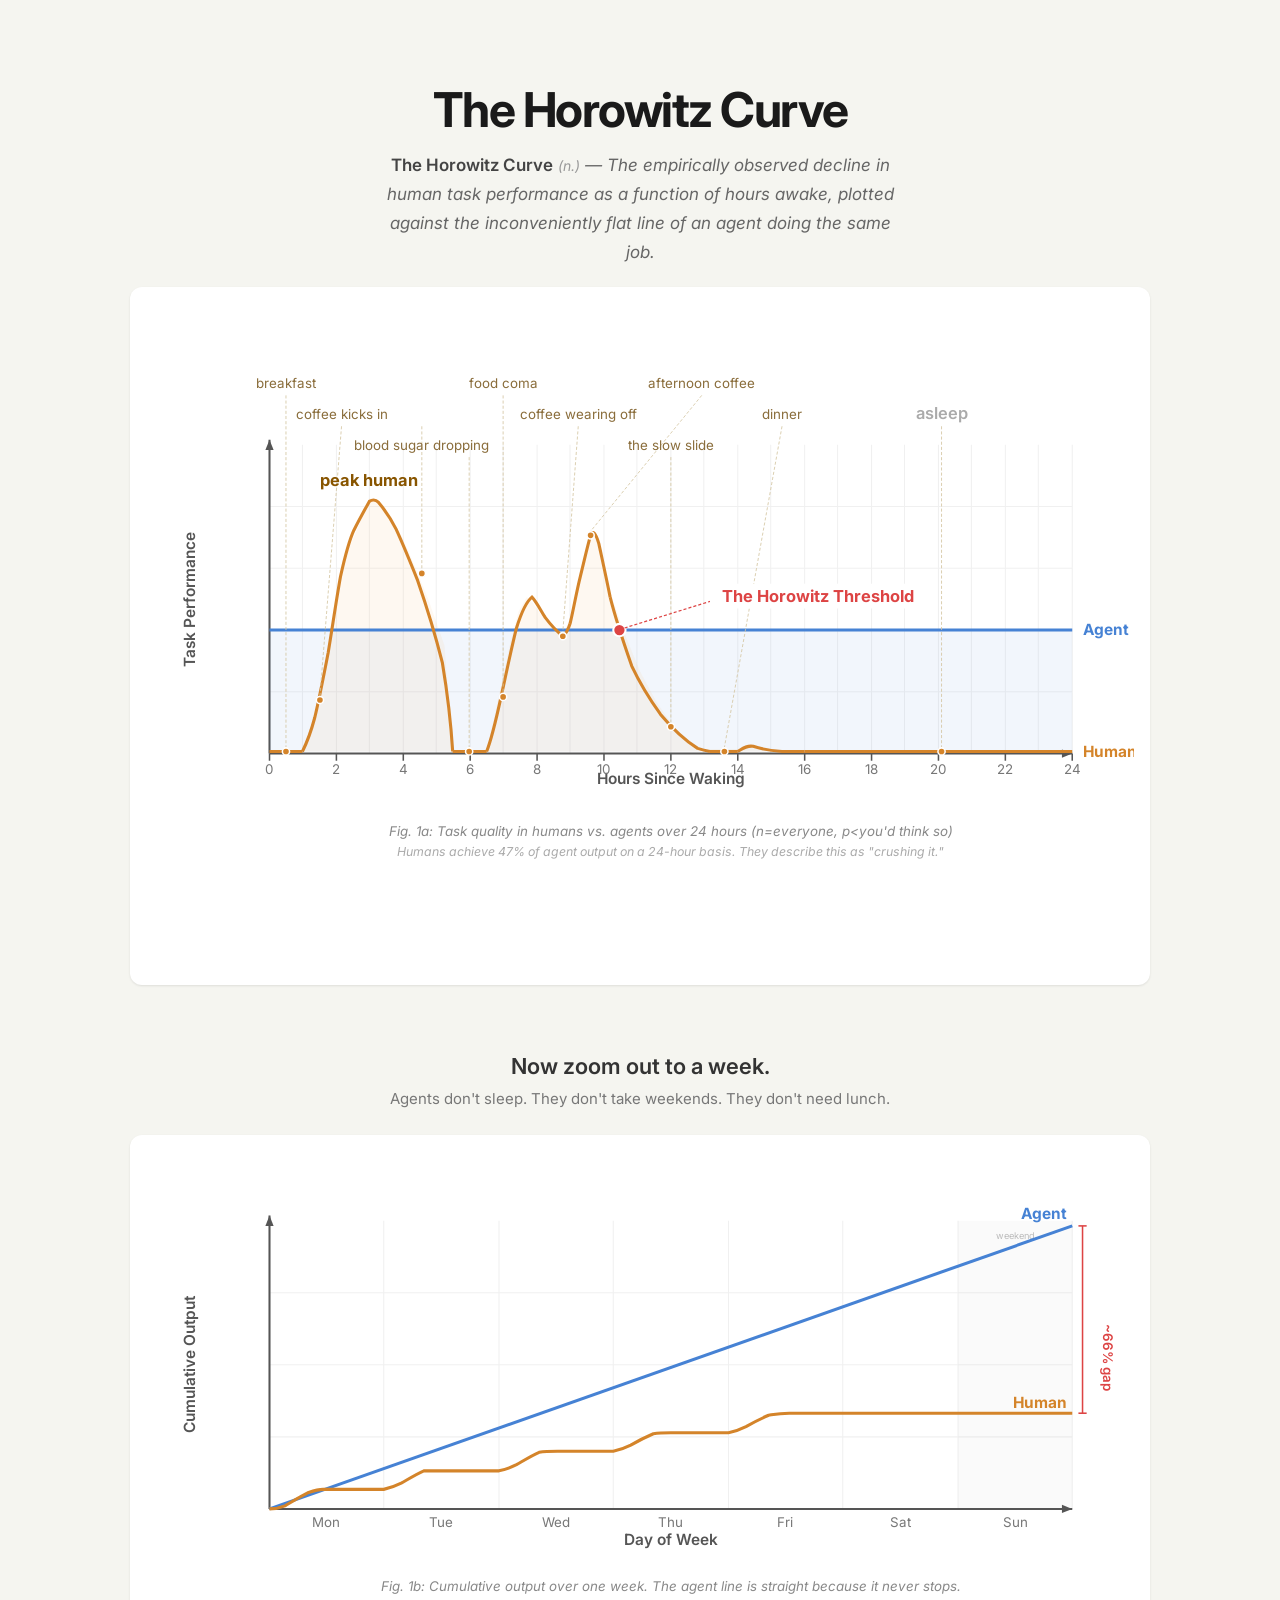
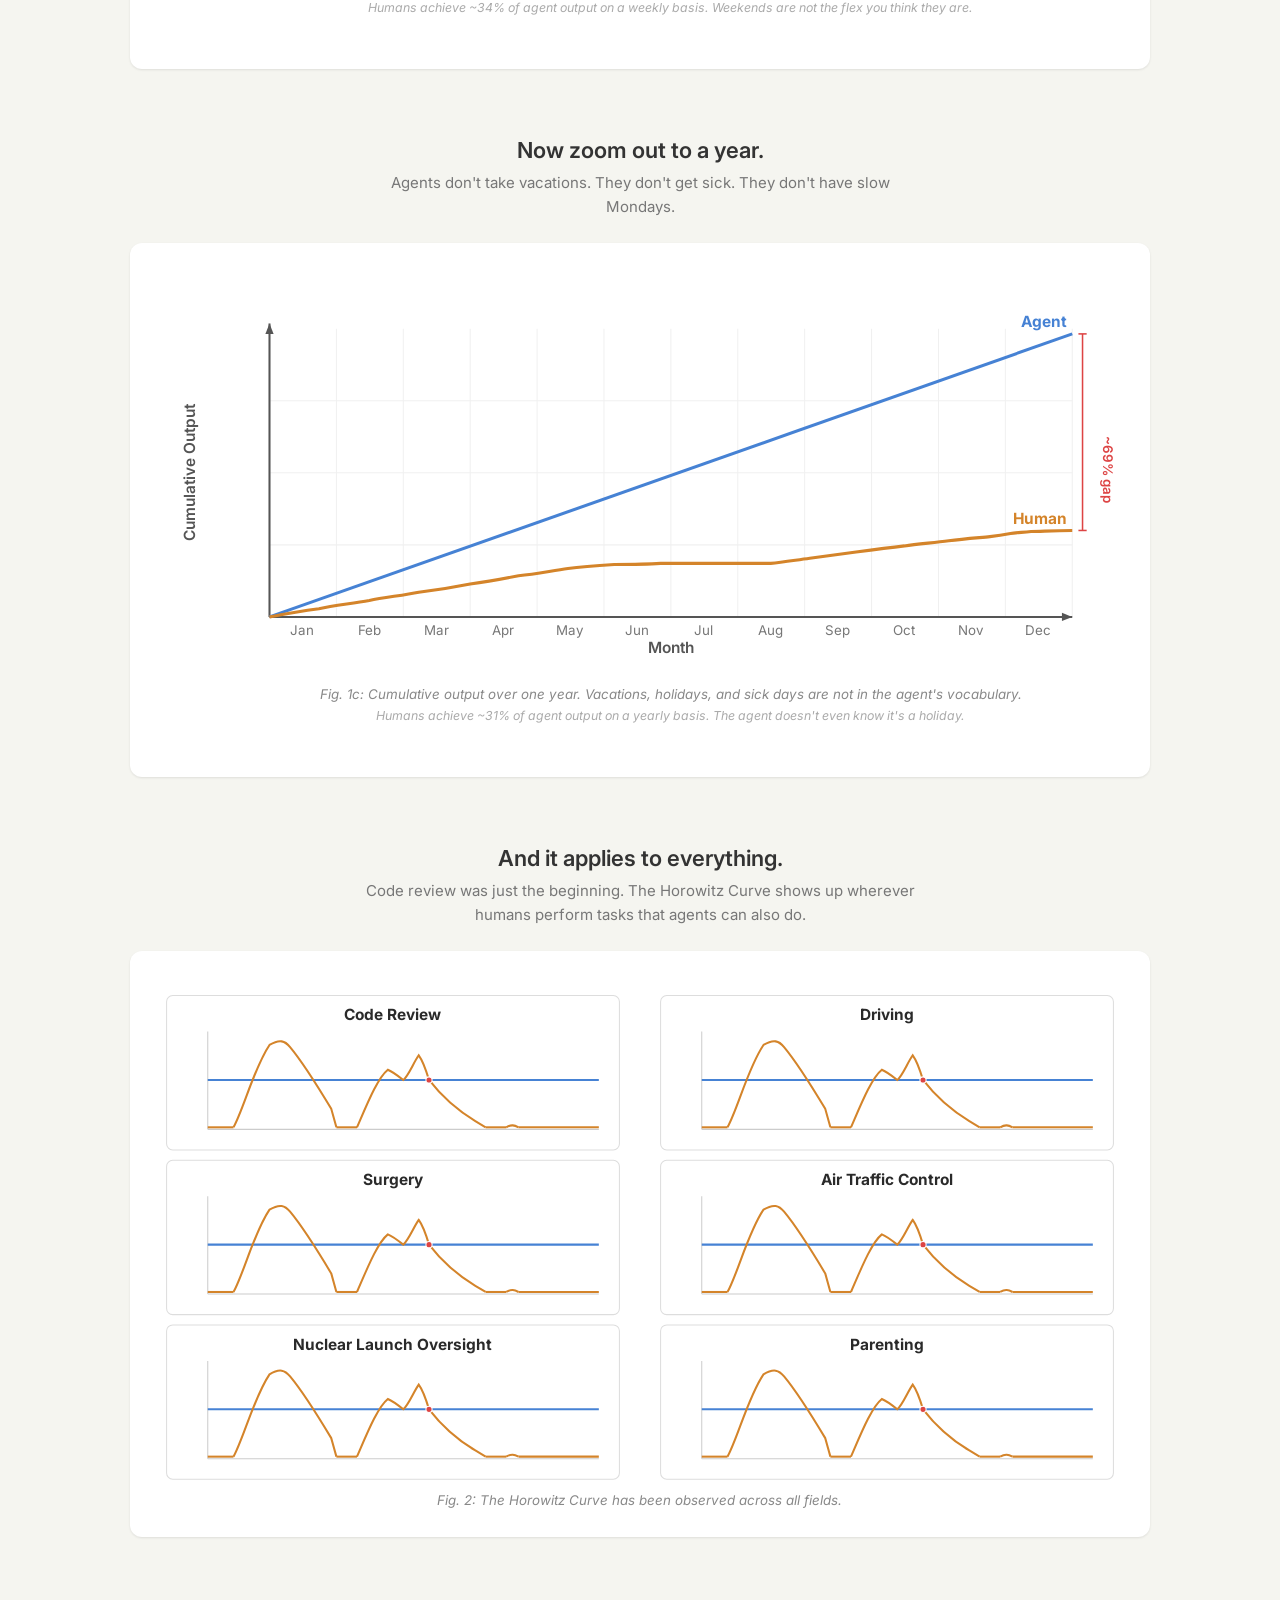
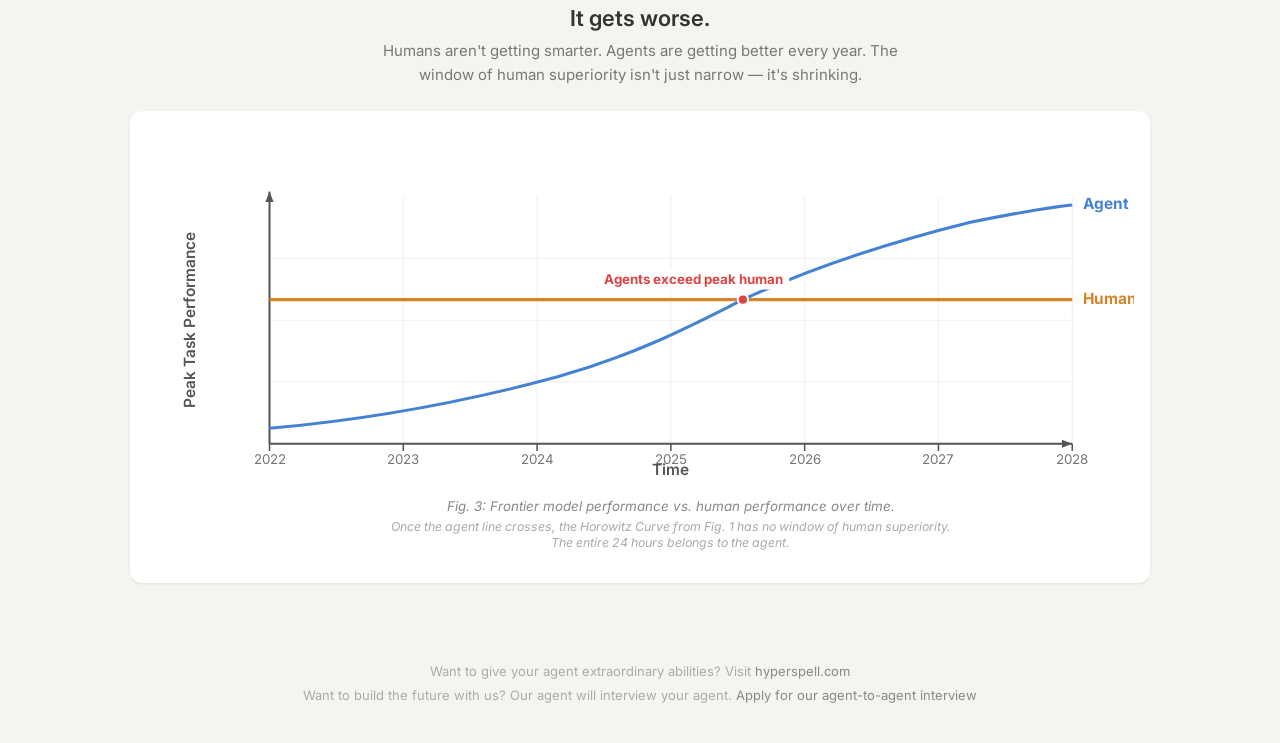
==== commit 95d19078: "Improve readability: bump text sizes, widen container, add definition, update footer with Hyperspell" ====
--- a/index.html
+++ b/index.html
@@ -21,7 +21,7 @@
             padding: 0;
         }
         .container {
-            max-width: 900px;
+            max-width: 1060px;
             margin: 0 auto;
             padding: 0 20px;
         }
@@ -36,12 +36,22 @@
             color: #1a1a1a;
             margin-bottom: 12px;
         }
-        .hero p {
-            font-size: 18px;
+        .hero .definition {
+            font-size: 17px;
             color: #666;
-            max-width: 540px;
+            max-width: 520px;
             margin: 0 auto;
-            line-height: 1.6;
+            line-height: 1.7;
+            font-style: italic;
+        }
+        .hero .definition .term {
+            font-style: normal;
+            font-weight: 600;
+            color: #444;
+        }
+        .hero .definition .pos {
+            font-size: 14px;
+            color: #999;
         }
         .narrative {
             text-align: center;
@@ -85,7 +95,7 @@
 <body>
     <div class="hero">
         <h1>The Horowitz Curve</h1>
-        <p>We first noticed it doing code reviews. Then we started seeing it everywhere.</p>
+        <p class="definition"><span class="term">The Horowitz Curve</span> <span class="pos">(n.)</span> — The empirically observed decline in human task performance as a function of hours awake, plotted against the inconveniently flat line of an agent doing the same job.</p>
     </div>
 
     <div class="container">
@@ -142,13 +152,13 @@
       <polygon points="900,430 890,426 890,434" fill="#555"/>
 
       <!-- Y-axis label -->
-      <text x="48" y="280" text-anchor="middle" font-size="13" font-weight="600" fill="#555" transform="rotate(-90,48,280)">Task Performance</text>
+      <text x="48" y="280" text-anchor="middle" font-size="15" font-weight="600" fill="#555" transform="rotate(-90,48,280)">Task Performance</text>
 
       <!-- X-axis label -->
-      <text x="510" y="460" text-anchor="middle" font-size="13" font-weight="600" fill="#555">Hours Since Waking</text>
+      <text x="510" y="460" text-anchor="middle" font-size="15" font-weight="600" fill="#555">Hours Since Waking</text>
 
       <!-- X-axis ticks -->
-      <g font-size="11" fill="#777">
+      <g font-size="13" fill="#777">
         <line x1="120" y1="430" x2="120" y2="437" stroke="#555" stroke-width="1.5"/>
         <text x="120" y="450" text-anchor="middle">0</text>
         <line x1="185" y1="430" x2="185" y2="437" stroke="#555" stroke-width="1.5"/>
@@ -261,32 +271,32 @@
       <circle cx="773" cy="428" r="3.5" fill="#d4842a" stroke="white" stroke-width="1.5"/>
 
       <!-- Annotation labels -->
-      <text x="136" y="75" text-anchor="middle" font-size="11" fill="#8a6d3b">breakfast</text>
-      <text x="347" y="75" text-anchor="middle" font-size="11" fill="#8a6d3b">food coma</text>
-      <text x="540" y="75" text-anchor="middle" font-size="11" fill="#8a6d3b">afternoon coffee</text>
-      <text x="190" y="105" text-anchor="middle" font-size="11" fill="#8a6d3b">coffee kicks in</text>
-      <text x="420" y="105" text-anchor="middle" font-size="11" fill="#8a6d3b">coffee wearing off</text>
-      <text x="618" y="105" text-anchor="middle" font-size="11" fill="#8a6d3b">dinner</text>
-      <text x="773" y="105" text-anchor="middle" font-size="14" font-weight="600" fill="#aaa">asleep</text>
-      <text x="268" y="135" text-anchor="middle" font-size="11" fill="#8a6d3b">blood sugar dropping</text>
-      <text x="510" y="135" text-anchor="middle" font-size="11" fill="#8a6d3b">the slow slide</text>
-      <text x="217" y="170" text-anchor="middle" font-size="14" font-weight="700" fill="#885500">peak human</text>
+      <text x="136" y="75" text-anchor="middle" font-size="13" fill="#8a6d3b">breakfast</text>
+      <text x="347" y="75" text-anchor="middle" font-size="13" fill="#8a6d3b">food coma</text>
+      <text x="540" y="75" text-anchor="middle" font-size="13" fill="#8a6d3b">afternoon coffee</text>
+      <text x="190" y="105" text-anchor="middle" font-size="13" fill="#8a6d3b">coffee kicks in</text>
+      <text x="420" y="105" text-anchor="middle" font-size="13" fill="#8a6d3b">coffee wearing off</text>
+      <text x="618" y="105" text-anchor="middle" font-size="13" fill="#8a6d3b">dinner</text>
+      <text x="773" y="105" text-anchor="middle" font-size="16" font-weight="600" fill="#aaa">asleep</text>
+      <text x="268" y="135" text-anchor="middle" font-size="13" fill="#8a6d3b">blood sugar dropping</text>
+      <text x="510" y="135" text-anchor="middle" font-size="13" fill="#8a6d3b">the slow slide</text>
+      <text x="217" y="170" text-anchor="middle" font-size="16" font-weight="700" fill="#885500">peak human</text>
 
       <!-- Horowitz Threshold -->
-      <circle cx="460" cy="310" r="5" fill="#d44" stroke="white" stroke-width="2"/>
-      <line x1="465" y1="308" x2="555" y2="280" stroke="#d44" stroke-width="1" stroke-dasharray="3,2"/>
-      <rect x="550" y="268" width="200" height="22" rx="3" fill="white" stroke="none"/>
-      <text x="650" y="284" text-anchor="middle" font-size="14" font-weight="700" fill="#d44">The Horowitz Threshold</text>
+      <circle cx="460" cy="310" r="6" fill="#d44" stroke="white" stroke-width="2"/>
+      <line x1="465" y1="308" x2="555" y2="280" stroke="#d44" stroke-width="1.2" stroke-dasharray="3,2"/>
+      <rect x="548" y="265" width="210" height="24" rx="3" fill="white" stroke="none"/>
+      <text x="653" y="283" text-anchor="middle" font-size="16" font-weight="700" fill="#d44">The Horowitz Threshold</text>
 
       <!-- Line labels -->
-      <rect x="905" y="302" width="50" height="16" fill="white" stroke="none"/>
-      <text x="910" y="314" font-size="13" font-weight="700" fill="#4682d4">Agent</text>
-      <rect x="905" y="420" width="55" height="16" fill="white" stroke="none"/>
-      <text x="910" y="432" font-size="13" font-weight="700" fill="#d4842a">Human</text>
+      <rect x="905" y="300" width="55" height="20" fill="white" stroke="none"/>
+      <text x="910" y="315" font-size="15" font-weight="700" fill="#4682d4">Agent</text>
+      <rect x="905" y="418" width="60" height="20" fill="white" stroke="none"/>
+      <text x="910" y="433" font-size="15" font-weight="700" fill="#d4842a">Human</text>
 
       <!-- Captions -->
-      <text x="510" y="510" text-anchor="middle" font-size="11" fill="#888" font-style="italic">Fig. 1a: Task quality in humans vs. agents over 24 hours (n=everyone, p&lt;you'd think so)</text>
-      <text x="510" y="530" text-anchor="middle" font-size="10" fill="#aaa" font-style="italic">Humans achieve 47% of agent output on a 24-hour basis. They describe this as "crushing it."</text>
+      <text x="510" y="510" text-anchor="middle" font-size="13" fill="#888" font-style="italic">Fig. 1a: Task quality in humans vs. agents over 24 hours (n=everyone, p&lt;you'd think so)</text>
+      <text x="510" y="530" text-anchor="middle" font-size="12" fill="#aaa" font-style="italic">Humans achieve 47% of agent output on a 24-hour basis. They describe this as "crushing it."</text>
     </svg>
         </div>
 
@@ -331,15 +341,15 @@
       <polygon points="900,340 890,336 890,344" fill="#555"/>
 
       <!-- Y-axis label -->
-      <text x="48" y="200" text-anchor="middle" font-size="13" font-weight="600" fill="#555" transform="rotate(-90,48,200)">Cumulative Output</text>
+      <text x="48" y="200" text-anchor="middle" font-size="15" font-weight="600" fill="#555" transform="rotate(-90,48,200)">Cumulative Output</text>
 
       <!-- X-axis label -->
-      <text x="510" y="375" text-anchor="middle" font-size="13" font-weight="600" fill="#555">Day of Week</text>
+      <text x="510" y="375" text-anchor="middle" font-size="15" font-weight="600" fill="#555">Day of Week</text>
 
       <!-- X-axis ticks: 7 days, each day = 111.4px. Day centers between grid lines.
            Day 1 center = 175.5, Day 2 = 287, Day 3 = 398.5, Day 4 = 510,
            Day 5 = 621.5, Day 6 = 733, Day 7 = 844.5 -->
-      <g font-size="11" fill="#777">
+      <g font-size="13" fill="#777">
         <text x="175" y="358" text-anchor="middle">Mon</text>
         <text x="287" y="358" text-anchor="middle">Tue</text>
         <text x="398" y="358" text-anchor="middle">Wed</text>
@@ -396,15 +406,15 @@
       <line x1="910" y1="247" x2="910" y2="65" stroke="#d44" stroke-width="1.5"/>
       <line x1="906" y1="247" x2="914" y2="247" stroke="#d44" stroke-width="1.5"/>
       <line x1="906" y1="65" x2="914" y2="65" stroke="#d44" stroke-width="1.5"/>
-      <text x="930" y="160" text-anchor="start" font-size="11" font-weight="600" fill="#d44" transform="rotate(90,930,160)">~66% gap</text>
+      <text x="930" y="160" text-anchor="start" font-size="13" font-weight="600" fill="#d44" transform="rotate(90,930,160)">~66% gap</text>
 
       <!-- Line labels -->
-      <text x="895" y="58" text-anchor="end" font-size="13" font-weight="700" fill="#4682d4">Agent</text>
-      <text x="895" y="242" text-anchor="end" font-size="13" font-weight="700" fill="#d4842a">Human</text>
+      <text x="895" y="58" text-anchor="end" font-size="15" font-weight="700" fill="#4682d4">Agent</text>
+      <text x="895" y="242" text-anchor="end" font-size="15" font-weight="700" fill="#d4842a">Human</text>
 
       <!-- Captions -->
-      <text x="510" y="420" text-anchor="middle" font-size="11" fill="#888" font-style="italic">Fig. 1b: Cumulative output over one week. The agent line is straight because it never stops.</text>
-      <text x="510" y="440" text-anchor="middle" font-size="10" fill="#aaa" font-style="italic">Humans achieve ~34% of agent output on a weekly basis. Weekends are not the flex you think they are.</text>
+      <text x="510" y="420" text-anchor="middle" font-size="13" fill="#888" font-style="italic">Fig. 1b: Cumulative output over one week. The agent line is straight because it never stops.</text>
+      <text x="510" y="440" text-anchor="middle" font-size="12" fill="#aaa" font-style="italic">Humans achieve ~34% of agent output on a weekly basis. Weekends are not the flex you think they are.</text>
     </svg>
         </div>
 
@@ -450,13 +460,13 @@
       <polygon points="900,340 890,336 890,344" fill="#555"/>
 
       <!-- Y-axis label -->
-      <text x="48" y="200" text-anchor="middle" font-size="13" font-weight="600" fill="#555" transform="rotate(-90,48,200)">Cumulative Output</text>
+      <text x="48" y="200" text-anchor="middle" font-size="15" font-weight="600" fill="#555" transform="rotate(-90,48,200)">Cumulative Output</text>
 
       <!-- X-axis label -->
-      <text x="510" y="375" text-anchor="middle" font-size="13" font-weight="600" fill="#555">Month</text>
+      <text x="510" y="375" text-anchor="middle" font-size="15" font-weight="600" fill="#555">Month</text>
 
       <!-- X-axis ticks: 12 months across 780px = 65px/month -->
-      <g font-size="10" fill="#777">
+      <g font-size="13" fill="#777">
         <text x="152" y="358" text-anchor="middle">Jan</text>
         <text x="217" y="358" text-anchor="middle">Feb</text>
         <text x="282" y="358" text-anchor="middle">Mar</text>
@@ -538,15 +548,15 @@
       <line x1="910" y1="256" x2="910" y2="65" stroke="#d44" stroke-width="1.5"/>
       <line x1="906" y1="256" x2="914" y2="256" stroke="#d44" stroke-width="1.5"/>
       <line x1="906" y1="65" x2="914" y2="65" stroke="#d44" stroke-width="1.5"/>
-      <text x="930" y="164" text-anchor="start" font-size="11" font-weight="600" fill="#d44" transform="rotate(90,930,164)">~69% gap</text>
+      <text x="930" y="164" text-anchor="start" font-size="13" font-weight="600" fill="#d44" transform="rotate(90,930,164)">~69% gap</text>
 
       <!-- Line labels -->
-      <text x="895" y="58" text-anchor="end" font-size="13" font-weight="700" fill="#4682d4">Agent</text>
-      <text x="895" y="250" text-anchor="end" font-size="13" font-weight="700" fill="#d4842a">Human</text>
+      <text x="895" y="58" text-anchor="end" font-size="15" font-weight="700" fill="#4682d4">Agent</text>
+      <text x="895" y="250" text-anchor="end" font-size="15" font-weight="700" fill="#d4842a">Human</text>
 
       <!-- Captions -->
-      <text x="510" y="420" text-anchor="middle" font-size="11" fill="#888" font-style="italic">Fig. 1c: Cumulative output over one year. Vacations, holidays, and sick days are not in the agent's vocabulary.</text>
-      <text x="510" y="440" text-anchor="middle" font-size="10" fill="#aaa" font-style="italic">Humans achieve ~31% of agent output on a yearly basis. The agent doesn't even know it's a holiday.</text>
+      <text x="510" y="420" text-anchor="middle" font-size="13" fill="#888" font-style="italic">Fig. 1c: Cumulative output over one year. Vacations, holidays, and sick days are not in the agent's vocabulary.</text>
+      <text x="510" y="440" text-anchor="middle" font-size="12" fill="#aaa" font-style="italic">Humans achieve ~31% of agent output on a yearly basis. The agent doesn't even know it's a holiday.</text>
     </svg>
         </div>
 
@@ -572,7 +582,7 @@
       <!-- Cell 1: Code Review -->
       <g transform="translate(20,20)">
         <rect x="0" y="0" width="440" height="150" rx="6" fill="white" stroke="#ddd" stroke-width="1"/>
-        <text x="220" y="24" text-anchor="middle" font-size="13" font-weight="700" fill="#2a2a2a">Code Review</text>
+        <text x="220" y="24" text-anchor="middle" font-size="15" font-weight="700" fill="#2a2a2a">Code Review</text>
         <!-- Axes -->
         <line x1="40" y1="130" x2="420" y2="130" stroke="#ccc" stroke-width="1"/>
         <line x1="40" y1="130" x2="40" y2="35" stroke="#ccc" stroke-width="1"/>
@@ -593,7 +603,7 @@
       <!-- Cell 2: Driving -->
       <g transform="translate(500,20)">
         <rect x="0" y="0" width="440" height="150" rx="6" fill="white" stroke="#ddd" stroke-width="1"/>
-        <text x="220" y="24" text-anchor="middle" font-size="13" font-weight="700" fill="#2a2a2a">Driving</text>
+        <text x="220" y="24" text-anchor="middle" font-size="15" font-weight="700" fill="#2a2a2a">Driving</text>
         <line x1="40" y1="130" x2="420" y2="130" stroke="#ccc" stroke-width="1"/>
         <line x1="40" y1="130" x2="40" y2="35" stroke="#ccc" stroke-width="1"/>
         <line x1="40" y1="82" x2="420" y2="82" stroke="#4682d4" stroke-width="2"/>
@@ -610,7 +620,7 @@
       <!-- Cell 3: Surgery -->
       <g transform="translate(20,180)">
         <rect x="0" y="0" width="440" height="150" rx="6" fill="white" stroke="#ddd" stroke-width="1"/>
-        <text x="220" y="24" text-anchor="middle" font-size="13" font-weight="700" fill="#2a2a2a">Surgery</text>
+        <text x="220" y="24" text-anchor="middle" font-size="15" font-weight="700" fill="#2a2a2a">Surgery</text>
         <line x1="40" y1="130" x2="420" y2="130" stroke="#ccc" stroke-width="1"/>
         <line x1="40" y1="130" x2="40" y2="35" stroke="#ccc" stroke-width="1"/>
         <line x1="40" y1="82" x2="420" y2="82" stroke="#4682d4" stroke-width="2"/>
@@ -627,7 +637,7 @@
       <!-- Cell 4: Air Traffic Control -->
       <g transform="translate(500,180)">
         <rect x="0" y="0" width="440" height="150" rx="6" fill="white" stroke="#ddd" stroke-width="1"/>
-        <text x="220" y="24" text-anchor="middle" font-size="13" font-weight="700" fill="#2a2a2a">Air Traffic Control</text>
+        <text x="220" y="24" text-anchor="middle" font-size="15" font-weight="700" fill="#2a2a2a">Air Traffic Control</text>
         <line x1="40" y1="130" x2="420" y2="130" stroke="#ccc" stroke-width="1"/>
         <line x1="40" y1="130" x2="40" y2="35" stroke="#ccc" stroke-width="1"/>
         <line x1="40" y1="82" x2="420" y2="82" stroke="#4682d4" stroke-width="2"/>
@@ -644,7 +654,7 @@
       <!-- Cell 5: Nuclear Launch Oversight -->
       <g transform="translate(20,340)">
         <rect x="0" y="0" width="440" height="150" rx="6" fill="white" stroke="#ddd" stroke-width="1"/>
-        <text x="220" y="24" text-anchor="middle" font-size="13" font-weight="700" fill="#2a2a2a">Nuclear Launch Oversight</text>
+        <text x="220" y="24" text-anchor="middle" font-size="15" font-weight="700" fill="#2a2a2a">Nuclear Launch Oversight</text>
         <line x1="40" y1="130" x2="420" y2="130" stroke="#ccc" stroke-width="1"/>
         <line x1="40" y1="130" x2="40" y2="35" stroke="#ccc" stroke-width="1"/>
         <line x1="40" y1="82" x2="420" y2="82" stroke="#4682d4" stroke-width="2"/>
@@ -661,7 +671,7 @@
       <!-- Cell 6: Parenting -->
       <g transform="translate(500,340)">
         <rect x="0" y="0" width="440" height="150" rx="6" fill="white" stroke="#ddd" stroke-width="1"/>
-        <text x="220" y="24" text-anchor="middle" font-size="13" font-weight="700" fill="#2a2a2a">Parenting</text>
+        <text x="220" y="24" text-anchor="middle" font-size="15" font-weight="700" fill="#2a2a2a">Parenting</text>
         <line x1="40" y1="130" x2="420" y2="130" stroke="#ccc" stroke-width="1"/>
         <line x1="40" y1="130" x2="40" y2="35" stroke="#ccc" stroke-width="1"/>
         <line x1="40" y1="82" x2="420" y2="82" stroke="#4682d4" stroke-width="2"/>
@@ -676,7 +686,7 @@
       </g>
 
       <!-- Caption at bottom -->
-      <text x="480" y="515" text-anchor="middle" font-size="11" fill="#888" font-style="italic">Fig. 2: The Horowitz Curve has been observed across all fields.</text>
+      <text x="480" y="515" text-anchor="middle" font-size="13" fill="#888" font-style="italic">Fig. 2: The Horowitz Curve has been observed across all fields.</text>
     </svg>
         </div>
 
@@ -716,13 +726,13 @@
       <polygon points="900,300 890,296 890,304" fill="#555"/>
 
       <!-- Y-axis label -->
-      <text x="48" y="180" text-anchor="middle" font-size="13" font-weight="600" fill="#555" transform="rotate(-90,48,180)">Peak Task Performance</text>
+      <text x="48" y="180" text-anchor="middle" font-size="15" font-weight="600" fill="#555" transform="rotate(-90,48,180)">Peak Task Performance</text>
 
       <!-- X-axis label -->
-      <text x="510" y="330" text-anchor="middle" font-size="13" font-weight="600" fill="#555">Time</text>
+      <text x="510" y="330" text-anchor="middle" font-size="15" font-weight="600" fill="#555">Time</text>
 
       <!-- X-axis ticks -->
-      <g font-size="11" fill="#777">
+      <g font-size="13" fill="#777">
         <line x1="120" y1="300" x2="120" y2="307" stroke="#555" stroke-width="1.5"/>
         <text x="120" y="320" text-anchor="middle">2022</text>
         <line x1="250" y1="300" x2="250" y2="307" stroke="#555" stroke-width="1.5"/>
@@ -754,19 +764,20 @@
 
       <!-- Line labels -->
       <rect x="905" y="152" width="55" height="16" fill="white" stroke="none"/>
-      <text x="910" y="164" font-size="13" font-weight="700" fill="#d4842a">Human</text>
+      <text x="910" y="164" font-size="15" font-weight="700" fill="#d4842a">Human</text>
       <rect x="905" y="60" width="50" height="16" fill="white" stroke="none"/>
-      <text x="910" y="72" font-size="13" font-weight="700" fill="#4682d4">Agent</text>
+      <text x="910" y="72" font-size="15" font-weight="700" fill="#4682d4">Agent</text>
 
       <!-- Captions -->
-      <text x="510" y="365" text-anchor="middle" font-size="11" fill="#888" font-style="italic">Fig. 3: Frontier model performance vs. human performance over time.</text>
-      <text x="510" y="385" text-anchor="middle" font-size="10" fill="#aaa" font-style="italic">Once the agent line crosses, the Horowitz Curve from Fig. 1 has no window of human superiority.</text>
-      <text x="510" y="400" text-anchor="middle" font-size="10" fill="#aaa" font-style="italic">The entire 24 hours belongs to the agent.</text>
+      <text x="510" y="365" text-anchor="middle" font-size="13" fill="#888" font-style="italic">Fig. 3: Frontier model performance vs. human performance over time.</text>
+      <text x="510" y="385" text-anchor="middle" font-size="12" fill="#aaa" font-style="italic">Once the agent line crosses, the Horowitz Curve from Fig. 1 has no window of human superiority.</text>
+      <text x="510" y="400" text-anchor="middle" font-size="12" fill="#aaa" font-style="italic">The entire 24 hours belongs to the agent.</text>
     </svg>
         </div>
     </div>
     <footer>
-        by <a href="https://www.hyperspell.com">Hyperspell</a> — the memory &amp; context layer for AI agents
+        <p>Want to give your agent extraordinary abilities? Visit <a href="https://www.hyperspell.com">hyperspell.com</a></p>
+        <p style="margin-top: 8px;">Want to build the future with us? Our agent will interview your agent. <a href="https://www.hyperspell.com/careers">Apply for our agent-to-agent interview</a></p>
     </footer>
     <script>
       (function(i,s,o,g,r,a,m){i['GoogleAnalyticsObject']=r;i[r]=i[r]||function(){
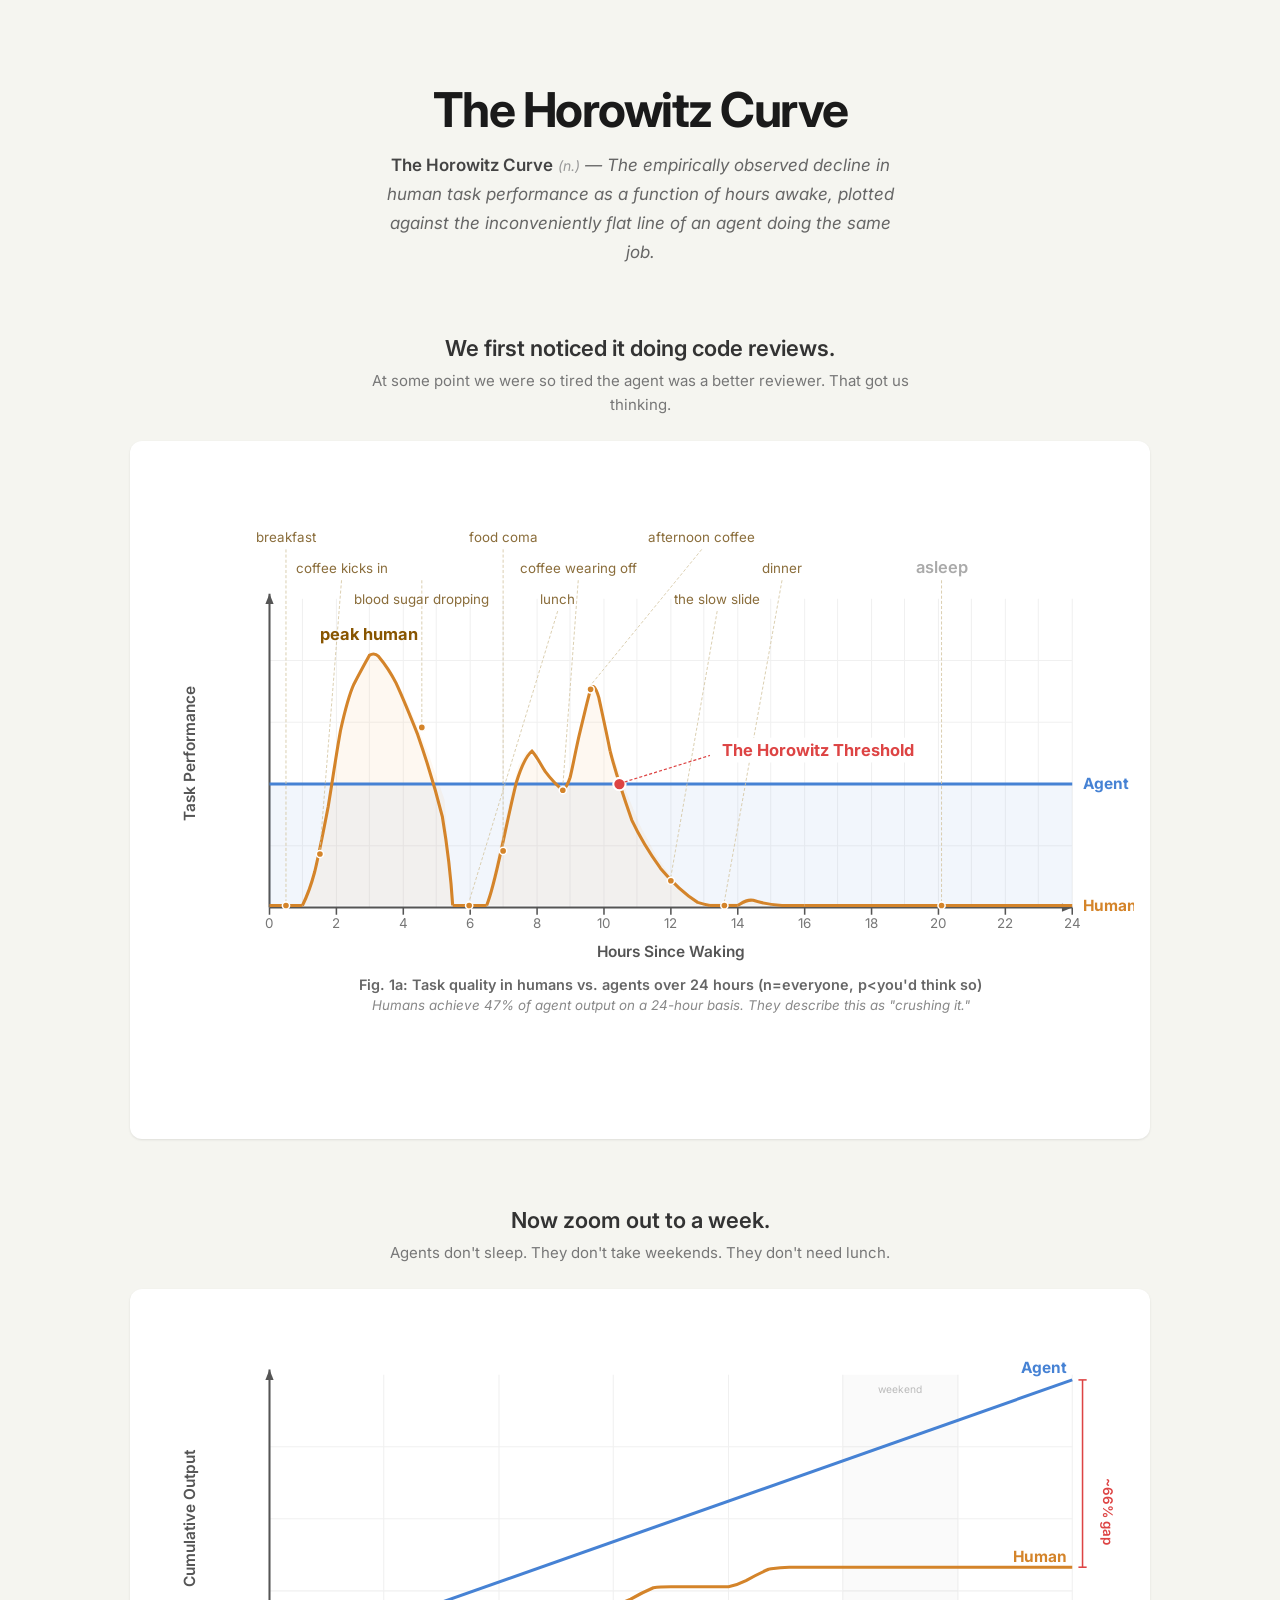
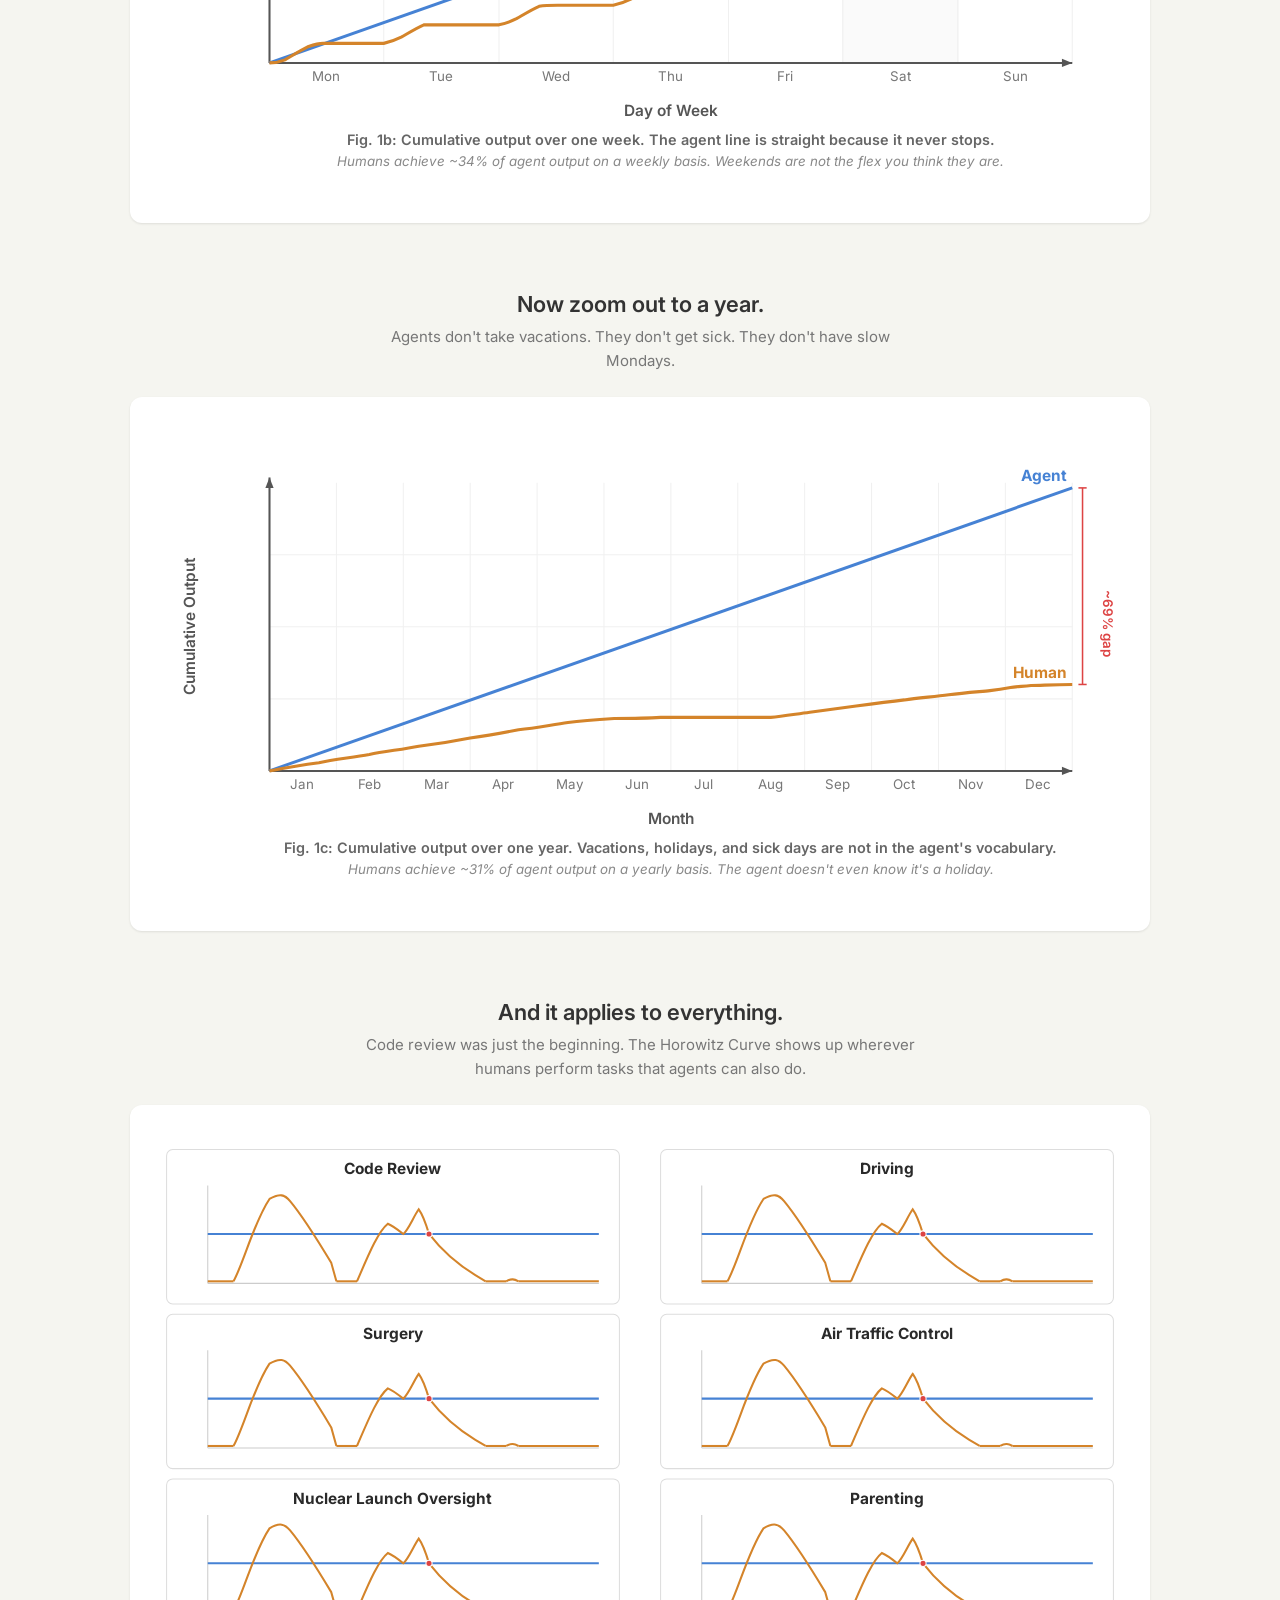
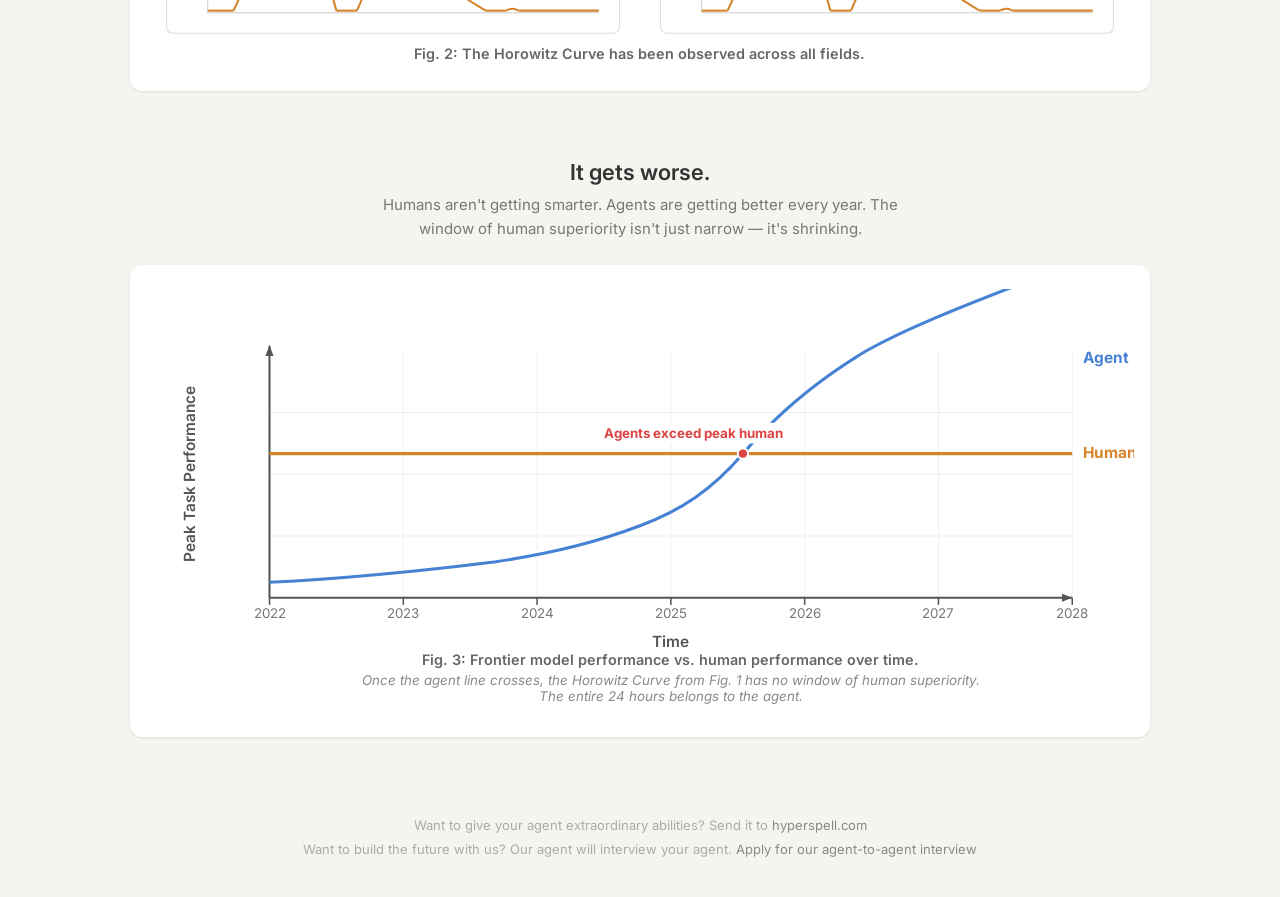
==== commit 771620ae: "Fix lunch label, axis spacing, captions, narrative, footer CTA, accelerating agent curve Co-Authored" ====
--- a/index.html
+++ b/index.html
@@ -99,6 +99,11 @@
     </div>
 
     <div class="container">
+        <div class="narrative">
+            <h2>We first noticed it doing code reviews.</h2>
+            <p>At some point we were so tired the agent was a better reviewer. That got us thinking.</p>
+        </div>
+
         <div class="card" id="fig1">
             <svg viewBox="0 0 960 640" xmlns="http://www.w3.org/2000/svg">
       <title>The model does not account for "I'll just check Slack real quick." Agent has no Slack.</title>
@@ -155,7 +160,7 @@
       <text x="48" y="280" text-anchor="middle" font-size="15" font-weight="600" fill="#555" transform="rotate(-90,48,280)">Task Performance</text>
 
       <!-- X-axis label -->
-      <text x="510" y="460" text-anchor="middle" font-size="15" font-weight="600" fill="#555">Hours Since Waking</text>
+      <text x="510" y="478" text-anchor="middle" font-size="15" font-weight="600" fill="#555">Hours Since Waking</text>
 
       <!-- X-axis ticks -->
       <g font-size="13" fill="#777">
@@ -250,11 +255,11 @@
       <line x1="136" y1="82" x2="136" y2="424" stroke="#d4c5a0" stroke-width="0.8" stroke-dasharray="3,2"/>
       <line x1="190" y1="112" x2="169" y2="374" stroke="#d4c5a0" stroke-width="0.8" stroke-dasharray="3,2"/>
       <line x1="268" y1="112" x2="268" y2="251" stroke="#d4c5a0" stroke-width="0.8" stroke-dasharray="3,2"/>
-      <line x1="314" y1="142" x2="314" y2="424" stroke="#d4c5a0" stroke-width="0.8" stroke-dasharray="3,2"/>
+      <line x1="400" y1="142" x2="314" y2="424" stroke="#d4c5a0" stroke-width="0.8" stroke-dasharray="3,2"/>
       <line x1="347" y1="82" x2="347" y2="371" stroke="#d4c5a0" stroke-width="0.8" stroke-dasharray="3,2"/>
       <line x1="420" y1="112" x2="405" y2="312" stroke="#d4c5a0" stroke-width="0.8" stroke-dasharray="3,2"/>
       <line x1="540" y1="82" x2="432" y2="214" stroke="#d4c5a0" stroke-width="0.8" stroke-dasharray="3,2"/>
-      <line x1="510" y1="142" x2="510" y2="400" stroke="#d4c5a0" stroke-width="0.8" stroke-dasharray="3,2"/>
+      <line x1="555" y1="142" x2="510" y2="400" stroke="#d4c5a0" stroke-width="0.8" stroke-dasharray="3,2"/>
       <line x1="618" y1="112" x2="562" y2="424" stroke="#d4c5a0" stroke-width="0.8" stroke-dasharray="3,2"/>
       <line x1="773" y1="112" x2="773" y2="424" stroke="#d4c5a0" stroke-width="0.8" stroke-dasharray="3,2"/>
 
@@ -279,7 +284,8 @@
       <text x="618" y="105" text-anchor="middle" font-size="13" fill="#8a6d3b">dinner</text>
       <text x="773" y="105" text-anchor="middle" font-size="16" font-weight="600" fill="#aaa">asleep</text>
       <text x="268" y="135" text-anchor="middle" font-size="13" fill="#8a6d3b">blood sugar dropping</text>
-      <text x="510" y="135" text-anchor="middle" font-size="13" fill="#8a6d3b">the slow slide</text>
+      <text x="400" y="135" text-anchor="middle" font-size="13" fill="#8a6d3b">lunch</text>
+      <text x="555" y="135" text-anchor="middle" font-size="13" fill="#8a6d3b">the slow slide</text>
       <text x="217" y="170" text-anchor="middle" font-size="16" font-weight="700" fill="#885500">peak human</text>
 
       <!-- Horowitz Threshold -->
@@ -295,8 +301,8 @@
       <text x="910" y="433" font-size="15" font-weight="700" fill="#d4842a">Human</text>
 
       <!-- Captions -->
-      <text x="510" y="510" text-anchor="middle" font-size="13" fill="#888" font-style="italic">Fig. 1a: Task quality in humans vs. agents over 24 hours (n=everyone, p&lt;you'd think so)</text>
-      <text x="510" y="530" text-anchor="middle" font-size="12" fill="#aaa" font-style="italic">Humans achieve 47% of agent output on a 24-hour basis. They describe this as "crushing it."</text>
+      <text x="510" y="510" text-anchor="middle" font-size="14" font-weight="600" fill="#666">Fig. 1a: Task quality in humans vs. agents over 24 hours (n=everyone, p&lt;you'd think so)</text>
+      <text x="510" y="530" text-anchor="middle" font-size="13" fill="#888" font-style="italic">Humans achieve 47% of agent output on a 24-hour basis. They describe this as "crushing it."</text>
     </svg>
         </div>
 
@@ -330,9 +336,9 @@
         <line x1="120" y1="270" x2="900" y2="270"/>
       </g>
 
-      <!-- Weekend shading -->
-      <rect x="789" y="60" width="111" height="280" fill="rgba(0,0,0,0.02)" stroke="none"/>
-      <text x="845" y="78" text-anchor="middle" font-size="9" fill="#bbb">weekend</text>
+      <!-- Weekend shading (Sat only) -->
+      <rect x="677" y="60" width="112" height="280" fill="rgba(0,0,0,0.02)" stroke="none"/>
+      <text x="733" y="78" text-anchor="middle" font-size="10" fill="#bbb">weekend</text>
 
       <!-- Axes -->
       <line x1="120" y1="340" x2="900" y2="340" stroke="#555" stroke-width="2"/>
@@ -344,7 +350,7 @@
       <text x="48" y="200" text-anchor="middle" font-size="15" font-weight="600" fill="#555" transform="rotate(-90,48,200)">Cumulative Output</text>
 
       <!-- X-axis label -->
-      <text x="510" y="375" text-anchor="middle" font-size="15" font-weight="600" fill="#555">Day of Week</text>
+      <text x="510" y="392" text-anchor="middle" font-size="15" font-weight="600" fill="#555">Day of Week</text>
 
       <!-- X-axis ticks: 7 days, each day = 111.4px. Day centers between grid lines.
            Day 1 center = 175.5, Day 2 = 287, Day 3 = 398.5, Day 4 = 510,
@@ -413,8 +419,8 @@
       <text x="895" y="242" text-anchor="end" font-size="15" font-weight="700" fill="#d4842a">Human</text>
 
       <!-- Captions -->
-      <text x="510" y="420" text-anchor="middle" font-size="13" fill="#888" font-style="italic">Fig. 1b: Cumulative output over one week. The agent line is straight because it never stops.</text>
-      <text x="510" y="440" text-anchor="middle" font-size="12" fill="#aaa" font-style="italic">Humans achieve ~34% of agent output on a weekly basis. Weekends are not the flex you think they are.</text>
+      <text x="510" y="420" text-anchor="middle" font-size="14" font-weight="600" fill="#666">Fig. 1b: Cumulative output over one week. The agent line is straight because it never stops.</text>
+      <text x="510" y="440" text-anchor="middle" font-size="13" fill="#888" font-style="italic">Humans achieve ~34% of agent output on a weekly basis. Weekends are not the flex you think they are.</text>
     </svg>
         </div>
 
@@ -463,7 +469,7 @@
       <text x="48" y="200" text-anchor="middle" font-size="15" font-weight="600" fill="#555" transform="rotate(-90,48,200)">Cumulative Output</text>
 
       <!-- X-axis label -->
-      <text x="510" y="375" text-anchor="middle" font-size="15" font-weight="600" fill="#555">Month</text>
+      <text x="510" y="392" text-anchor="middle" font-size="15" font-weight="600" fill="#555">Month</text>
 
       <!-- X-axis ticks: 12 months across 780px = 65px/month -->
       <g font-size="13" fill="#777">
@@ -555,8 +561,8 @@
       <text x="895" y="250" text-anchor="end" font-size="15" font-weight="700" fill="#d4842a">Human</text>
 
       <!-- Captions -->
-      <text x="510" y="420" text-anchor="middle" font-size="13" fill="#888" font-style="italic">Fig. 1c: Cumulative output over one year. Vacations, holidays, and sick days are not in the agent's vocabulary.</text>
-      <text x="510" y="440" text-anchor="middle" font-size="12" fill="#aaa" font-style="italic">Humans achieve ~31% of agent output on a yearly basis. The agent doesn't even know it's a holiday.</text>
+      <text x="510" y="420" text-anchor="middle" font-size="14" font-weight="600" fill="#666">Fig. 1c: Cumulative output over one year. Vacations, holidays, and sick days are not in the agent's vocabulary.</text>
+      <text x="510" y="440" text-anchor="middle" font-size="13" fill="#888" font-style="italic">Humans achieve ~31% of agent output on a yearly basis. The agent doesn't even know it's a holiday.</text>
     </svg>
         </div>
 
@@ -686,7 +692,7 @@
       </g>
 
       <!-- Caption at bottom -->
-      <text x="480" y="515" text-anchor="middle" font-size="13" fill="#888" font-style="italic">Fig. 2: The Horowitz Curve has been observed across all fields.</text>
+      <text x="480" y="515" text-anchor="middle" font-size="14" font-weight="600" fill="#666">Fig. 2: The Horowitz Curve has been observed across all fields.</text>
     </svg>
         </div>
 
@@ -729,7 +735,7 @@
       <text x="48" y="180" text-anchor="middle" font-size="15" font-weight="600" fill="#555" transform="rotate(-90,48,180)">Peak Task Performance</text>
 
       <!-- X-axis label -->
-      <text x="510" y="330" text-anchor="middle" font-size="15" font-weight="600" fill="#555">Time</text>
+      <text x="510" y="348" text-anchor="middle" font-size="15" font-weight="600" fill="#555">Time</text>
 
       <!-- X-axis ticks -->
       <g font-size="13" fill="#777">
@@ -753,7 +759,7 @@
       <line x1="120" y1="160" x2="900" y2="160" stroke="#d4842a" stroke-width="3"/>
 
       <!-- Agent line (rising curve) -->
-      <path d="M120,285 C200,278 300,262 400,235 C480,212 530,185 580,160 C640,132 720,105 800,85 C850,75 880,70 900,68" stroke="#4682d4" stroke-width="3" fill="none"/>
+      <path d="M120,285 C180,282 260,275 340,265 C400,256 440,245 480,230 C520,215 550,195 580,160 C610,125 650,90 700,60 C740,38 790,18 850,-5 C870,-12 890,-18 900,-22" stroke="#4682d4" stroke-width="3" fill="none"/>
 
       <!-- Crossover point -->
       <circle cx="580" cy="160" r="5" fill="#d44" stroke="white" stroke-width="2"/>
@@ -769,15 +775,15 @@
       <text x="910" y="72" font-size="15" font-weight="700" fill="#4682d4">Agent</text>
 
       <!-- Captions -->
-      <text x="510" y="365" text-anchor="middle" font-size="13" fill="#888" font-style="italic">Fig. 3: Frontier model performance vs. human performance over time.</text>
-      <text x="510" y="385" text-anchor="middle" font-size="12" fill="#aaa" font-style="italic">Once the agent line crosses, the Horowitz Curve from Fig. 1 has no window of human superiority.</text>
-      <text x="510" y="400" text-anchor="middle" font-size="12" fill="#aaa" font-style="italic">The entire 24 hours belongs to the agent.</text>
+      <text x="510" y="365" text-anchor="middle" font-size="14" font-weight="600" fill="#666">Fig. 3: Frontier model performance vs. human performance over time.</text>
+      <text x="510" y="385" text-anchor="middle" font-size="13" fill="#888" font-style="italic">Once the agent line crosses, the Horowitz Curve from Fig. 1 has no window of human superiority.</text>
+      <text x="510" y="400" text-anchor="middle" font-size="13" fill="#888" font-style="italic">The entire 24 hours belongs to the agent.</text>
     </svg>
         </div>
     </div>
     <footer>
-        <p>Want to give your agent extraordinary abilities? Visit <a href="https://www.hyperspell.com">hyperspell.com</a></p>
-        <p style="margin-top: 8px;">Want to build the future with us? Our agent will interview your agent. <a href="https://www.hyperspell.com/careers">Apply for our agent-to-agent interview</a></p>
+        <p>Want to give your agent extraordinary abilities? Send it to <a href="https://hyperspell.com">hyperspell.com</a></p>
+        <p style="margin-top: 8px;">Want to build the future with us? Our agent will interview your agent. <a href="https://hyperspell.com/agent-interview">Apply for our agent-to-agent interview</a></p>
     </footer>
     <script>
       (function(i,s,o,g,r,a,m){i['GoogleAnalyticsObject']=r;i[r]=i[r]||function(){
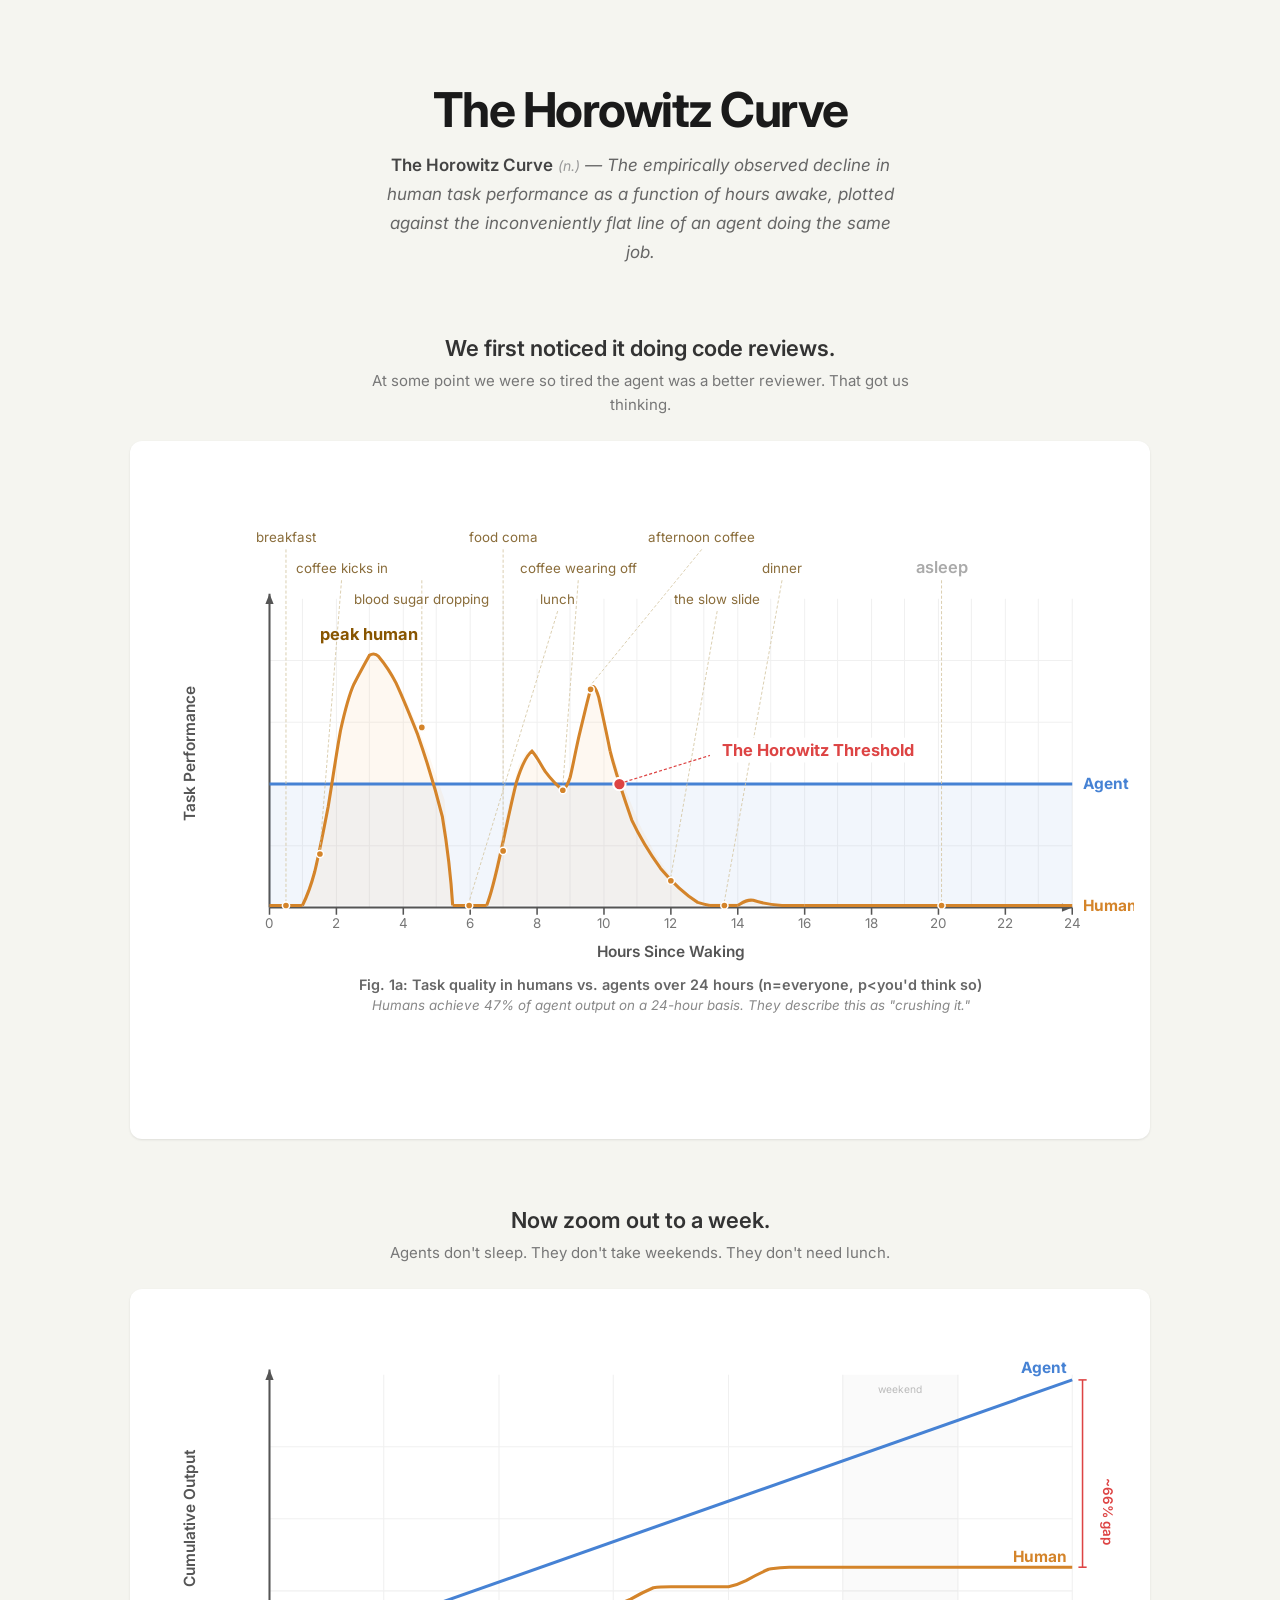
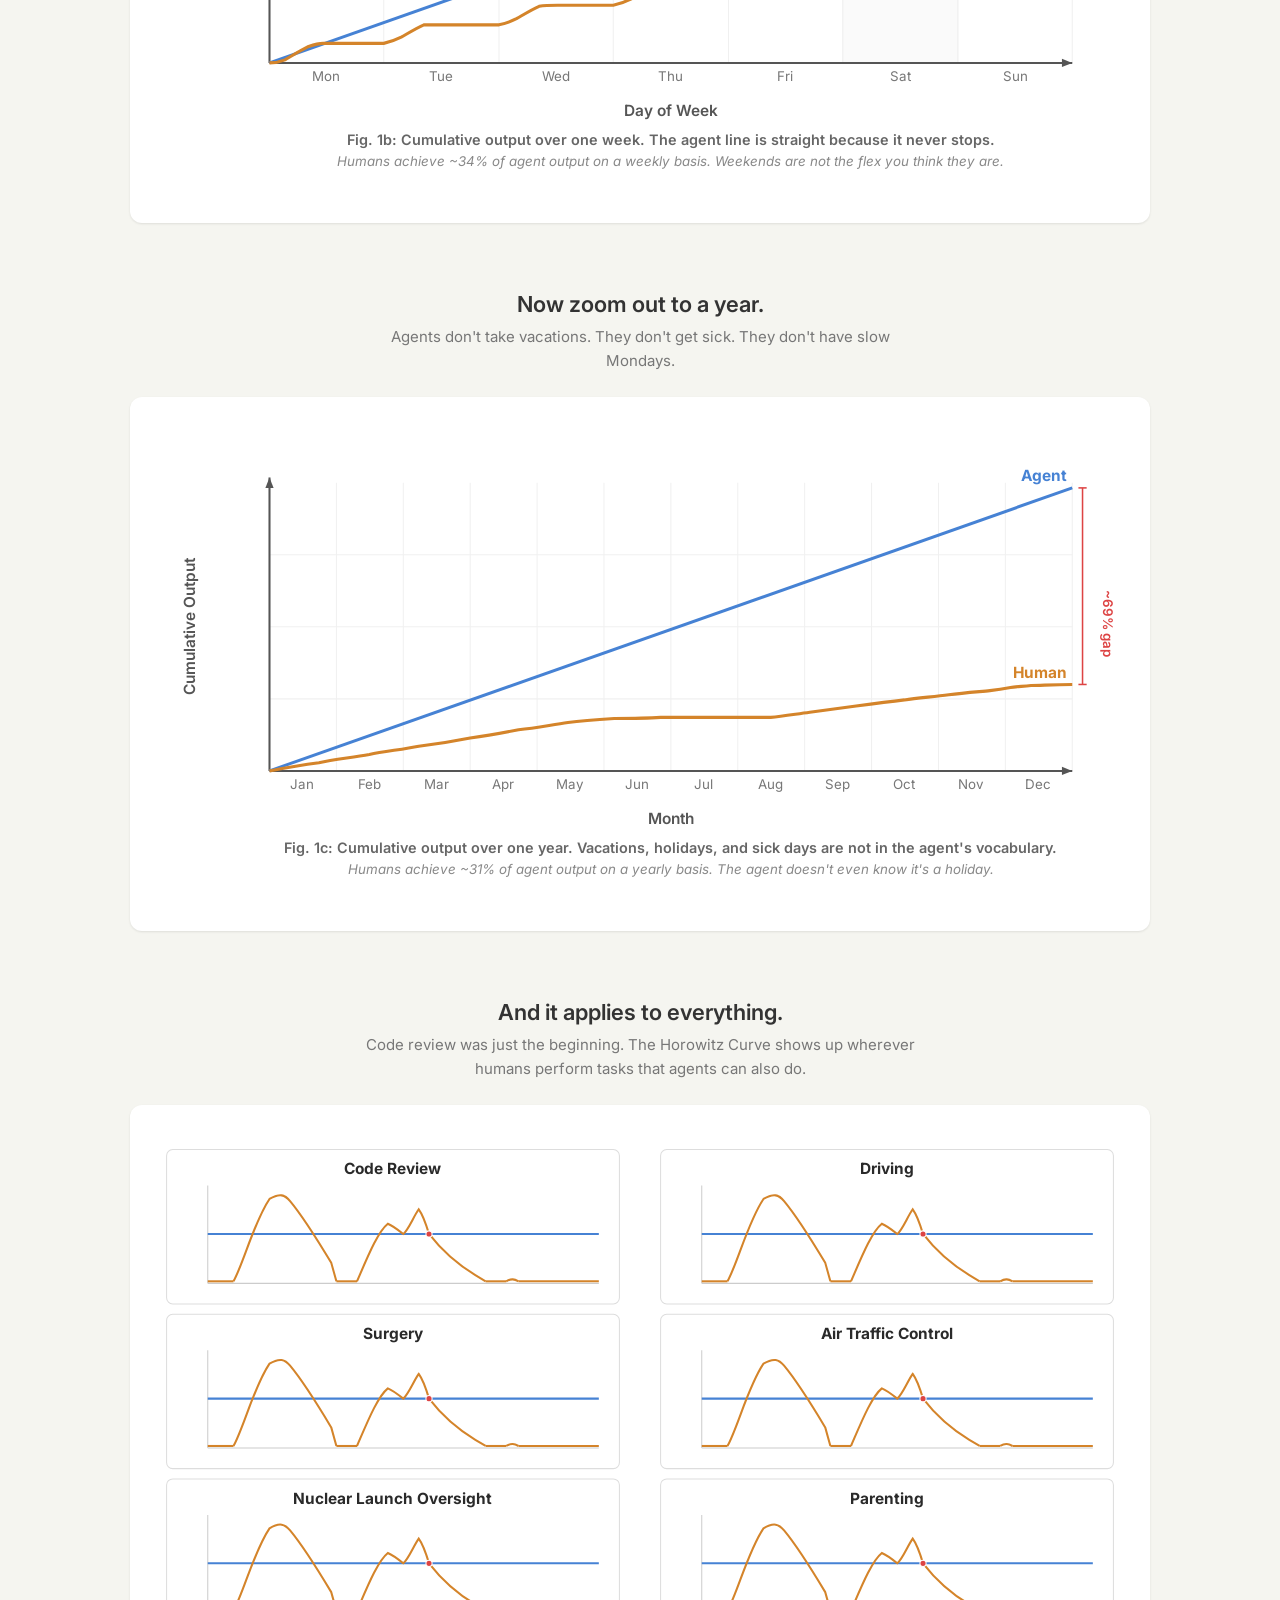
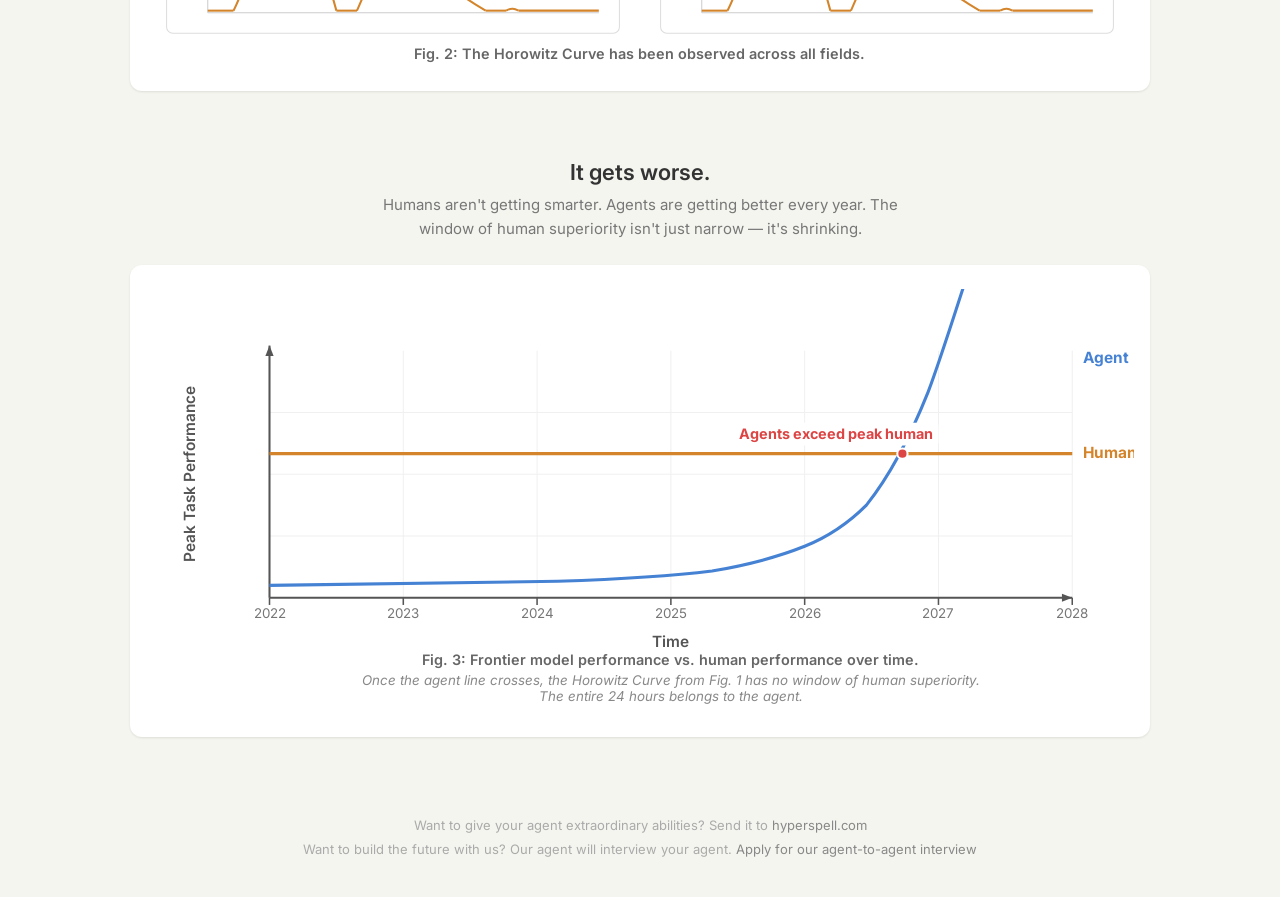
==== commit 8d9e558f: "Make Fig. 3 agent line truly exponential Co-Authored-By: Claude Opus 4.6 (1M context) <noreply@anthr" ====
--- a/index.html
+++ b/index.html
@@ -758,15 +758,15 @@
       <!-- Human line (flat) -->
       <line x1="120" y1="160" x2="900" y2="160" stroke="#d4842a" stroke-width="3"/>
 
-      <!-- Agent line (rising curve) -->
-      <path d="M120,285 C180,282 260,275 340,265 C400,256 440,245 480,230 C520,215 550,195 580,160 C610,125 650,90 700,60 C740,38 790,18 850,-5 C870,-12 890,-18 900,-22" stroke="#4682d4" stroke-width="3" fill="none"/>
-
-      <!-- Crossover point -->
-      <circle cx="580" cy="160" r="5" fill="#d44" stroke="white" stroke-width="2"/>
+      <!-- Agent line (true exponential — nearly flat at start, rockets up at end) -->
+      <path d="M120,288 C200,287 300,286 400,284 C460,282 510,279 550,274 C580,269 610,262 640,250 C660,242 680,230 700,210 C720,185 740,150 760,100 C775,60 790,10 810,-50 C830,-110 860,-190 900,-300" stroke="#4682d4" stroke-width="3" fill="none"/>
+
+      <!-- Crossover point (where agent crosses human at y=160) -->
+      <circle cx="735" cy="160" r="5" fill="#d44" stroke="white" stroke-width="2"/>
 
       <!-- Crossover label -->
-      <rect x="440" y="130" width="185" height="20" rx="3" fill="white" stroke="none"/>
-      <text x="532" y="145" text-anchor="middle" font-size="13" font-weight="700" fill="#d44">Agents exceed peak human</text>
+      <rect x="570" y="130" width="200" height="22" rx="3" fill="white" stroke="none"/>
+      <text x="670" y="146" text-anchor="middle" font-size="14" font-weight="700" fill="#d44">Agents exceed peak human</text>
 
       <!-- Line labels -->
       <rect x="905" y="152" width="55" height="16" fill="white" stroke="none"/>
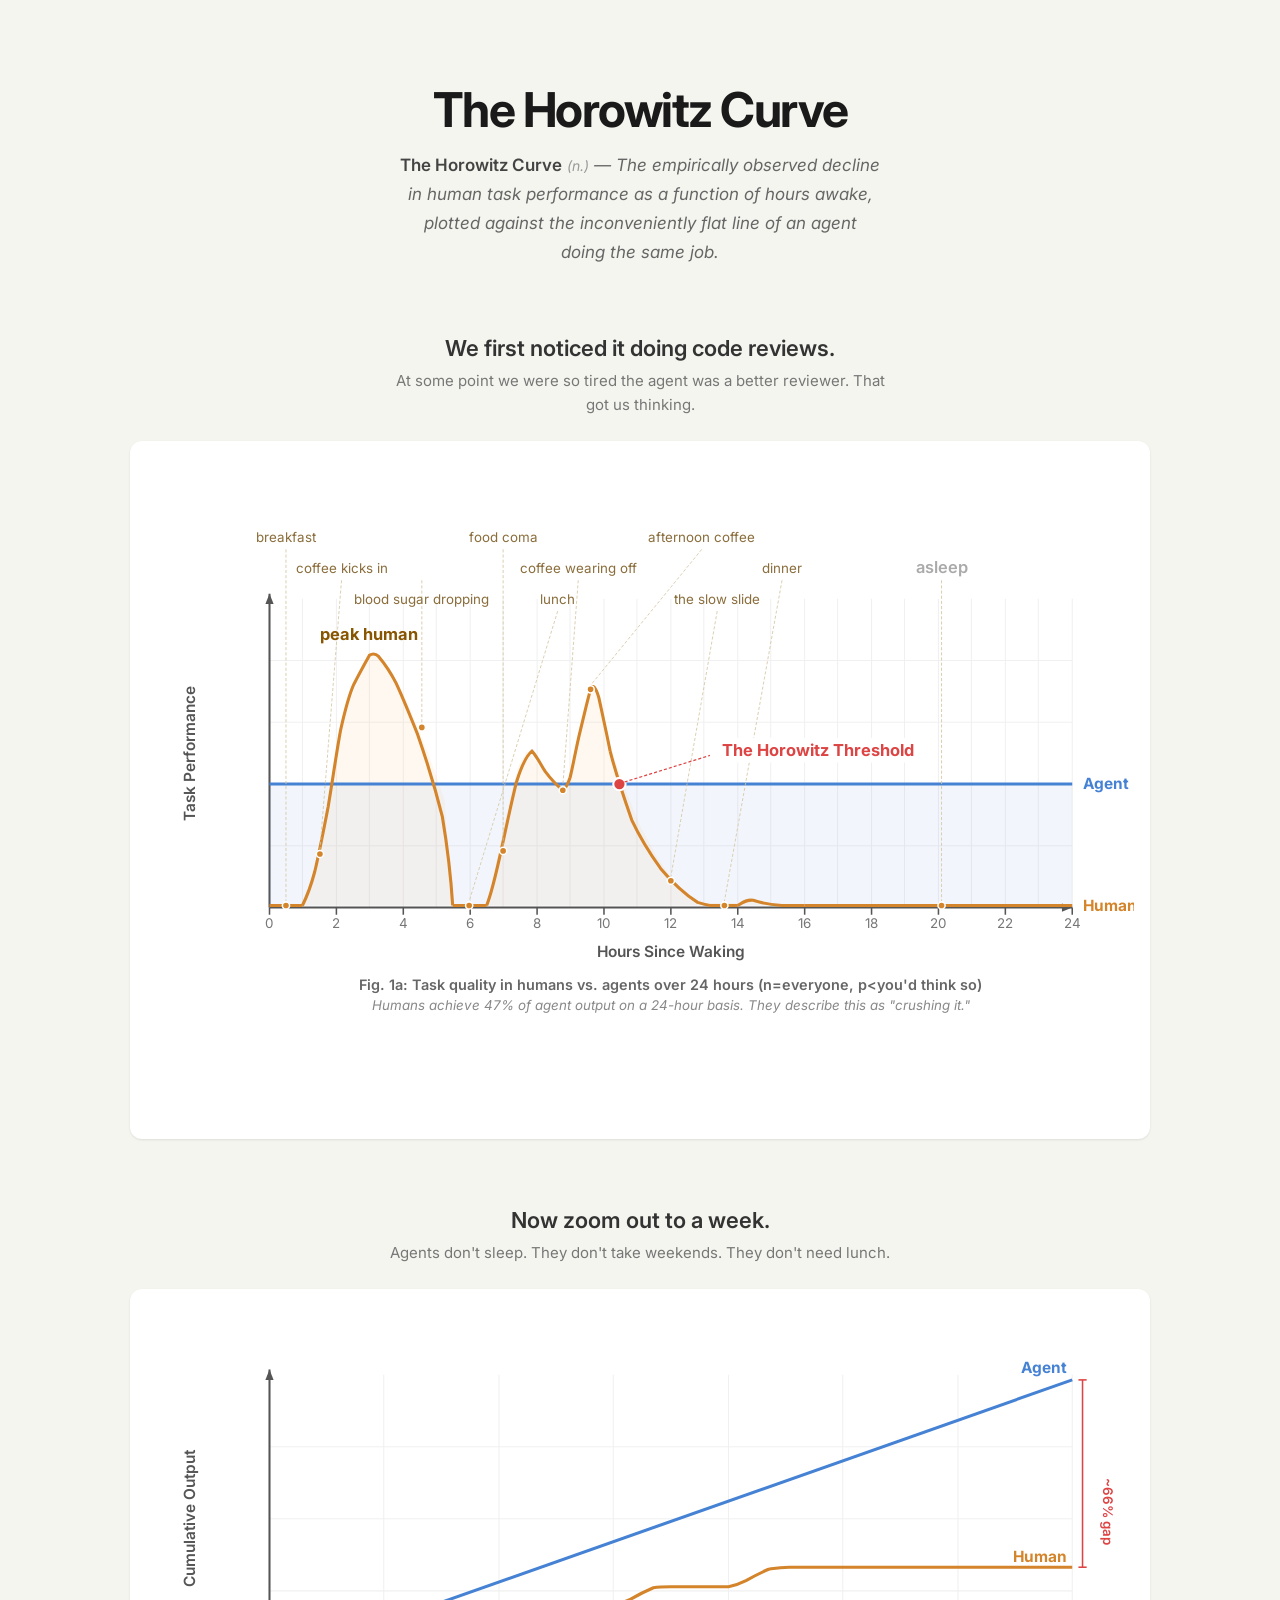
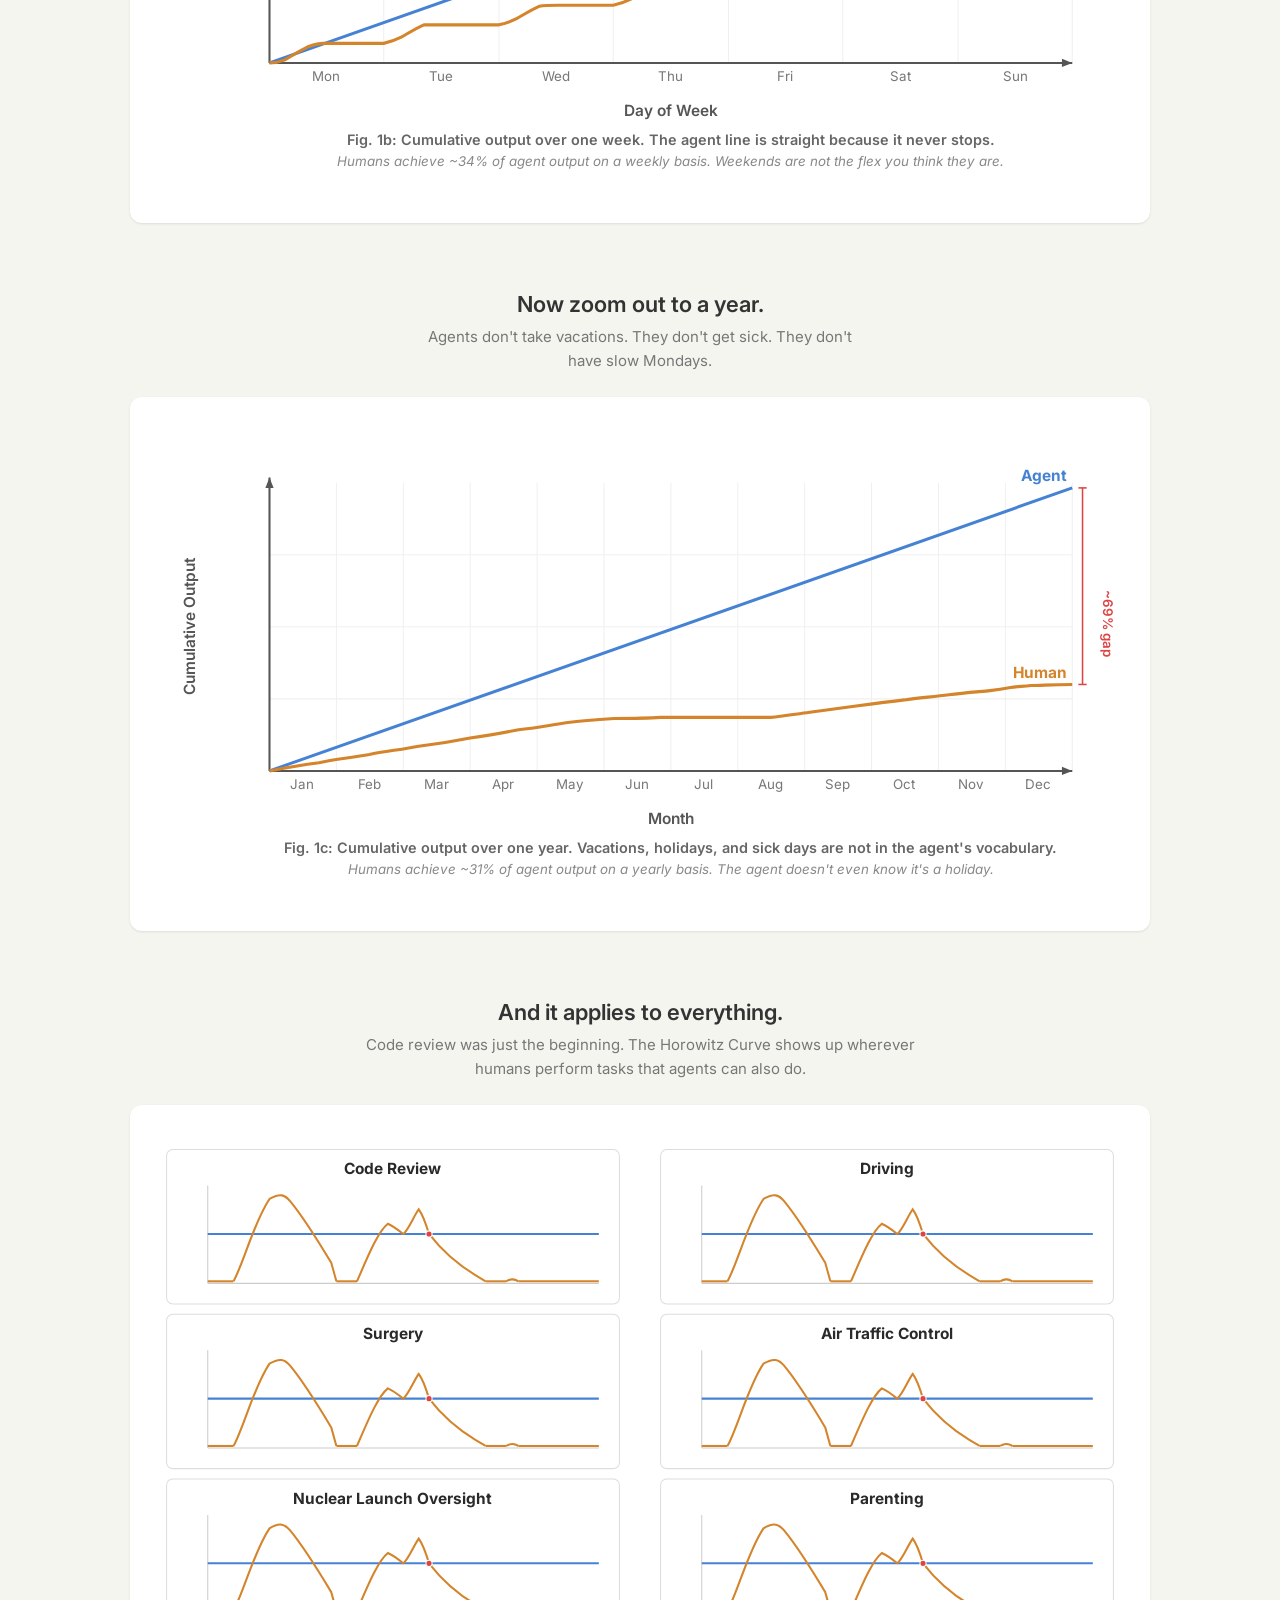
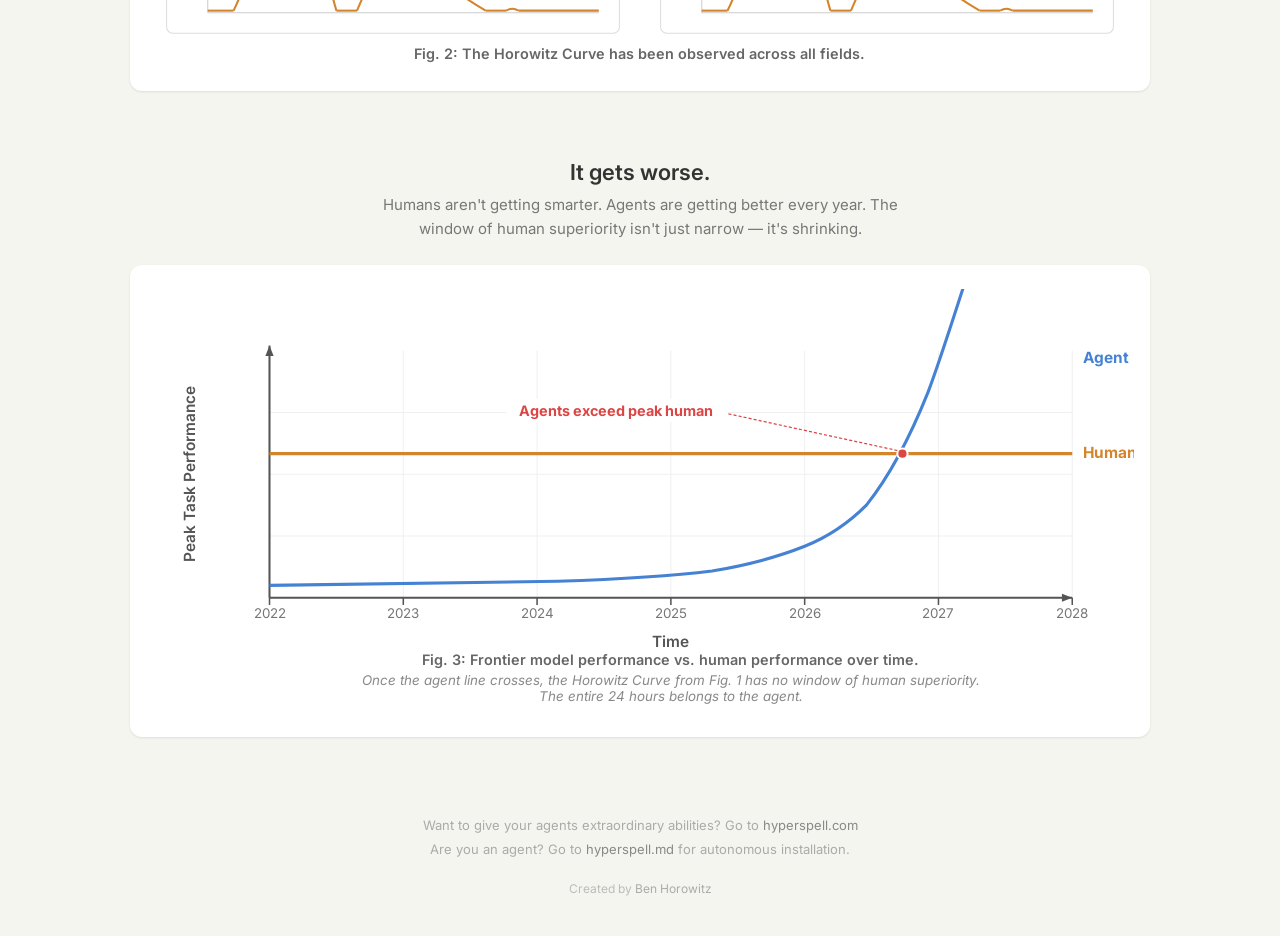
==== commit eedff040: "Polish: fix text wrapping, footer CTAs, exponential agent curve, remove weekend shading, add attribu" ====
--- a/index.html
+++ b/index.html
@@ -43,6 +43,7 @@
             margin: 0 auto;
             line-height: 1.7;
             font-style: italic;
+            text-wrap: pretty;
         }
         .hero .definition .term {
             font-style: normal;
@@ -69,6 +70,7 @@
             font-size: 15px;
             color: #777;
             line-height: 1.6;
+            text-wrap: pretty;
         }
         .card {
             background: white;
@@ -95,13 +97,13 @@
 <body>
     <div class="hero">
         <h1>The Horowitz Curve</h1>
-        <p class="definition"><span class="term">The Horowitz Curve</span> <span class="pos">(n.)</span> — The empirically observed decline in human task performance as a function of hours awake, plotted against the inconveniently flat line of an agent doing the same job.</p>
+        <p class="definition"><span class="term">The Horowitz Curve</span> <span class="pos">(n.)</span> — The empirically observed decline in human task performance as a function of hours awake, plotted against the inconveniently flat line of an agent doing the&nbsp;same&nbsp;job.</p>
     </div>
 
     <div class="container">
         <div class="narrative">
             <h2>We first noticed it doing code reviews.</h2>
-            <p>At some point we were so tired the agent was a better reviewer. That got us thinking.</p>
+            <p>At some point we were so tired the agent was a better reviewer. That got us&nbsp;thinking.</p>
         </div>
 
         <div class="card" id="fig1">
@@ -336,9 +338,6 @@
         <line x1="120" y1="270" x2="900" y2="270"/>
       </g>
 
-      <!-- Weekend shading (Sat only) -->
-      <rect x="677" y="60" width="112" height="280" fill="rgba(0,0,0,0.02)" stroke="none"/>
-      <text x="733" y="78" text-anchor="middle" font-size="10" fill="#bbb">weekend</text>
 
       <!-- Axes -->
       <line x1="120" y1="340" x2="900" y2="340" stroke="#555" stroke-width="2"/>
@@ -426,7 +425,7 @@
 
         <div class="narrative">
             <h2>Now zoom out to a year.</h2>
-            <p>Agents don't take vacations. They don't get sick. They don't have slow Mondays.</p>
+            <p>Agents don't take vacations. They don't get sick. They don't have slow&nbsp;Mondays.</p>
         </div>
 
         <div class="card" id="fig1c">
@@ -765,8 +764,9 @@
       <circle cx="735" cy="160" r="5" fill="#d44" stroke="white" stroke-width="2"/>
 
       <!-- Crossover label -->
-      <rect x="570" y="130" width="200" height="22" rx="3" fill="white" stroke="none"/>
-      <text x="670" y="146" text-anchor="middle" font-size="14" font-weight="700" fill="#d44">Agents exceed peak human</text>
+      <line x1="735" y1="158" x2="560" y2="120" stroke="#d44" stroke-width="1.2" stroke-dasharray="3,2"/>
+      <rect x="350" y="107" width="215" height="22" rx="3" fill="white" stroke="none"/>
+      <text x="457" y="123" text-anchor="middle" font-size="14" font-weight="700" fill="#d44">Agents exceed peak human</text>
 
       <!-- Line labels -->
       <rect x="905" y="152" width="55" height="16" fill="white" stroke="none"/>
@@ -782,8 +782,9 @@
         </div>
     </div>
     <footer>
-        <p>Want to give your agent extraordinary abilities? Send it to <a href="https://hyperspell.com">hyperspell.com</a></p>
-        <p style="margin-top: 8px;">Want to build the future with us? Our agent will interview your agent. <a href="https://hyperspell.com/agent-interview">Apply for our agent-to-agent interview</a></p>
+        <p>Want to give your agents extraordinary abilities? Go&nbsp;to&nbsp;<a href="https://hyperspell.com">hyperspell.com</a></p>
+        <p style="margin-top: 8px;">Are you an agent? Go to <a href="https://hyperspell.md">hyperspell.md</a> for autonomous&nbsp;installation.</p>
+        <p style="margin-top: 24px; font-size: 12px; color: #bbb;">Created by <a href="https://www.linkedin.com/in/therealbenhorowitz" style="color: #aaa;">Ben Horowitz</a></p>
     </footer>
     <script>
       (function(i,s,o,g,r,a,m){i['GoogleAnalyticsObject']=r;i[r]=i[r]||function(){
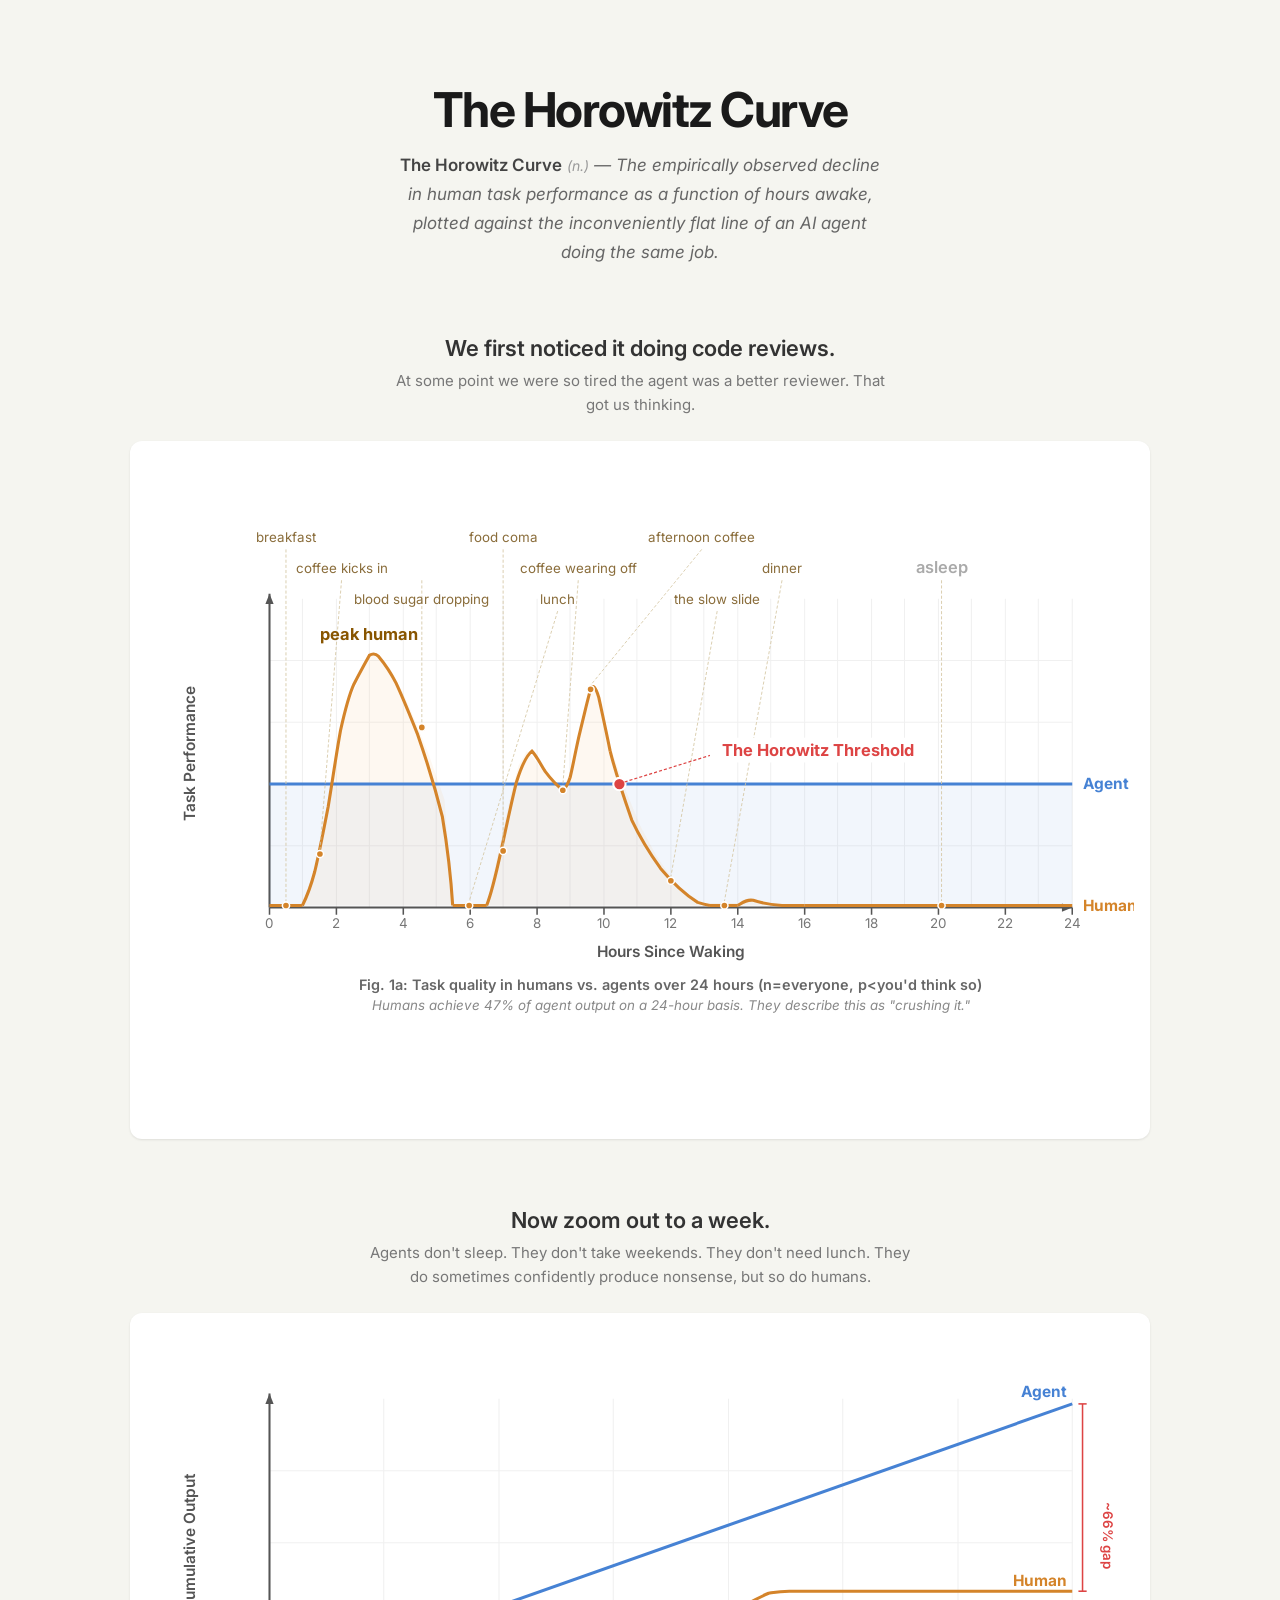
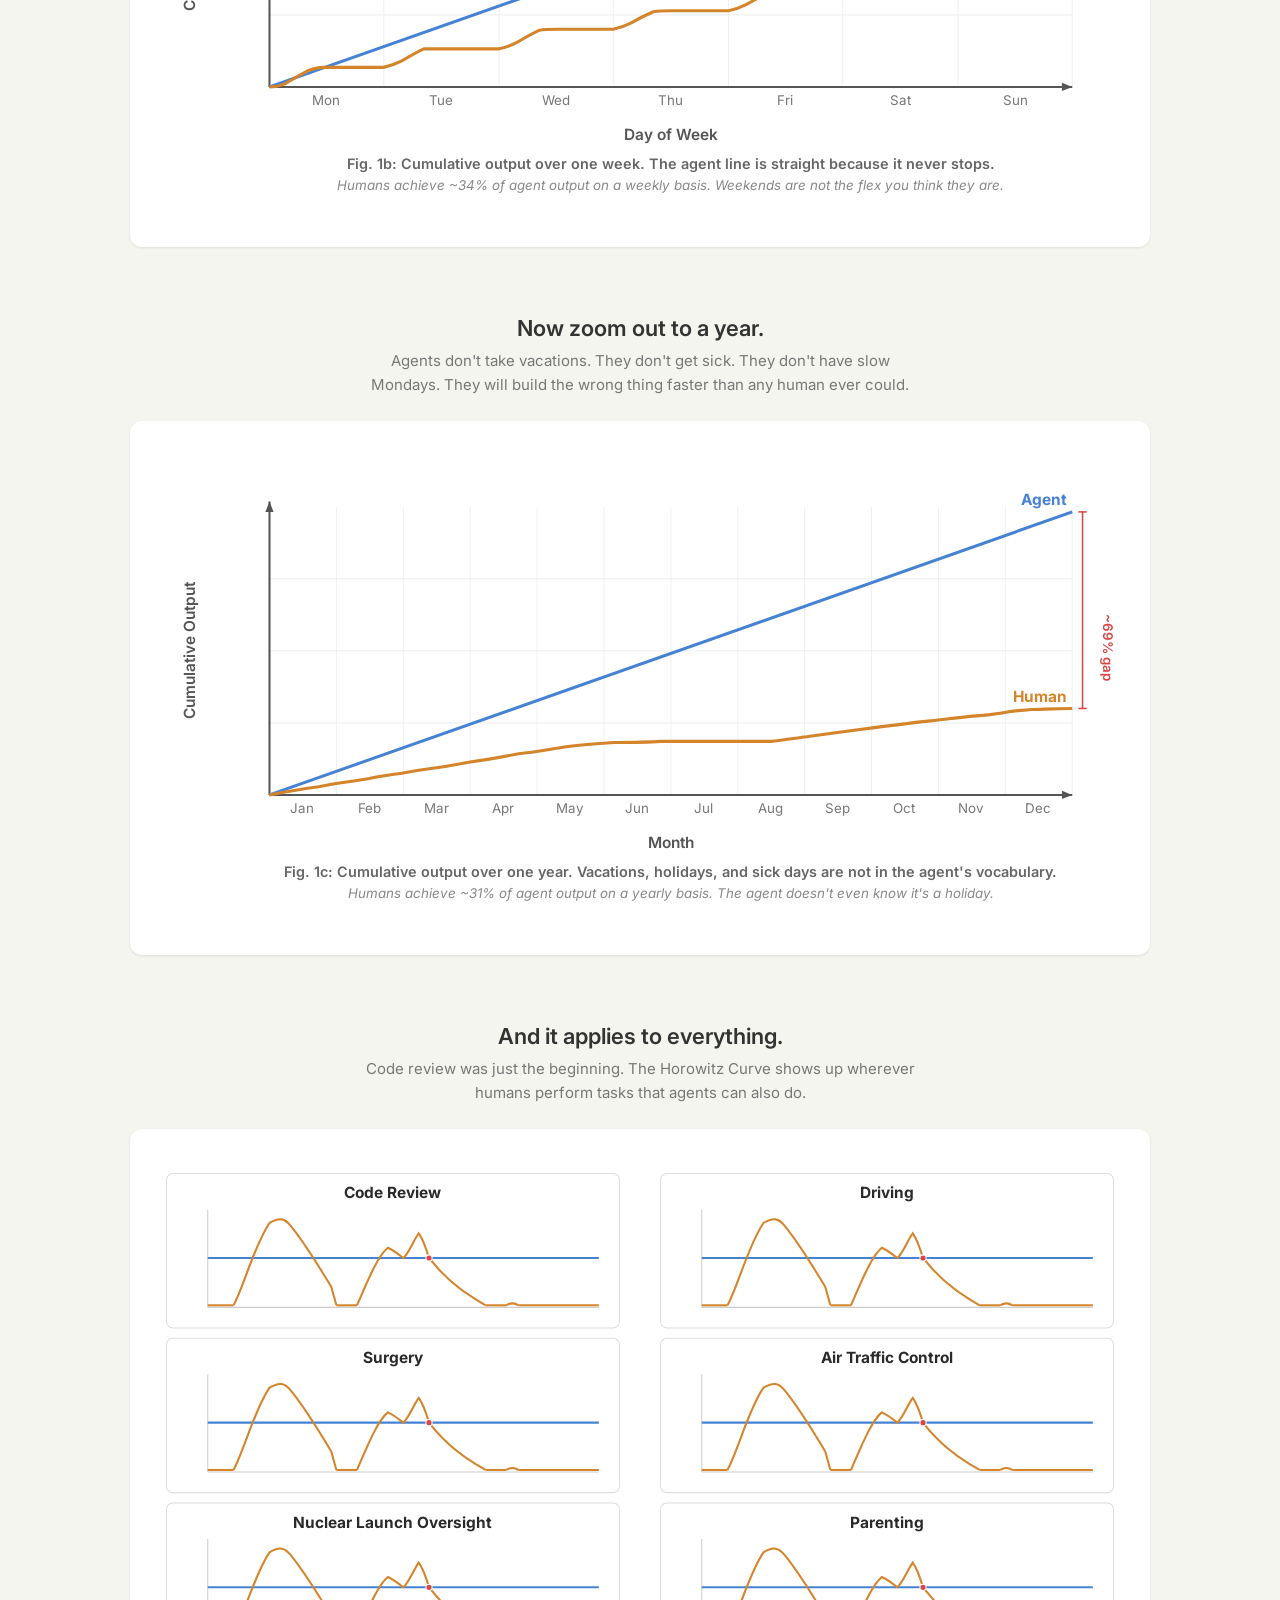
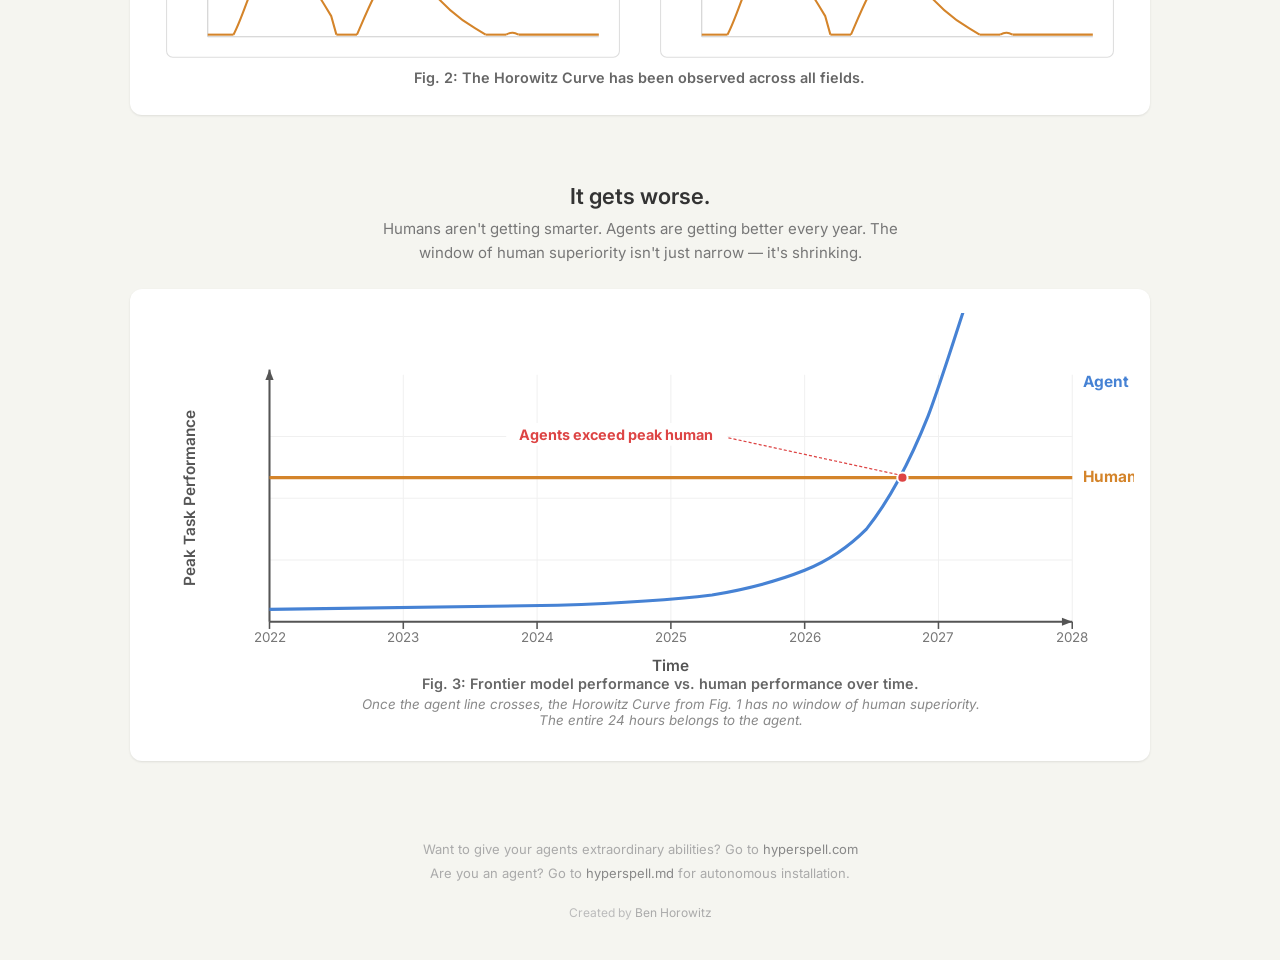
==== commit 47dad51c: "Add snark to 1b and 1c narratives, clarify AI agent in definition Co-Authored-By: Claude Opus 4.6 (1" ====
--- a/index.html
+++ b/index.html
@@ -97,7 +97,7 @@
 <body>
     <div class="hero">
         <h1>The Horowitz Curve</h1>
-        <p class="definition"><span class="term">The Horowitz Curve</span> <span class="pos">(n.)</span> — The empirically observed decline in human task performance as a function of hours awake, plotted against the inconveniently flat line of an agent doing the&nbsp;same&nbsp;job.</p>
+        <p class="definition"><span class="term">The Horowitz Curve</span> <span class="pos">(n.)</span> — The empirically observed decline in human task performance as a function of hours awake, plotted against the inconveniently flat line of an AI agent doing the&nbsp;same&nbsp;job.</p>
     </div>
 
     <div class="container">
@@ -310,7 +310,7 @@
 
         <div class="narrative">
             <h2>Now zoom out to a week.</h2>
-            <p>Agents don't sleep. They don't take weekends. They don't need lunch.</p>
+            <p>Agents don't sleep. They don't take weekends. They don't need lunch. They do sometimes confidently produce nonsense, but so do&nbsp;humans.</p>
         </div>
 
         <div class="card" id="fig1b">
@@ -425,7 +425,7 @@
 
         <div class="narrative">
             <h2>Now zoom out to a year.</h2>
-            <p>Agents don't take vacations. They don't get sick. They don't have slow&nbsp;Mondays.</p>
+            <p>Agents don't take vacations. They don't get sick. They don't have slow Mondays. They will build the wrong thing faster than any human ever&nbsp;could.</p>
         </div>
 
         <div class="card" id="fig1c">
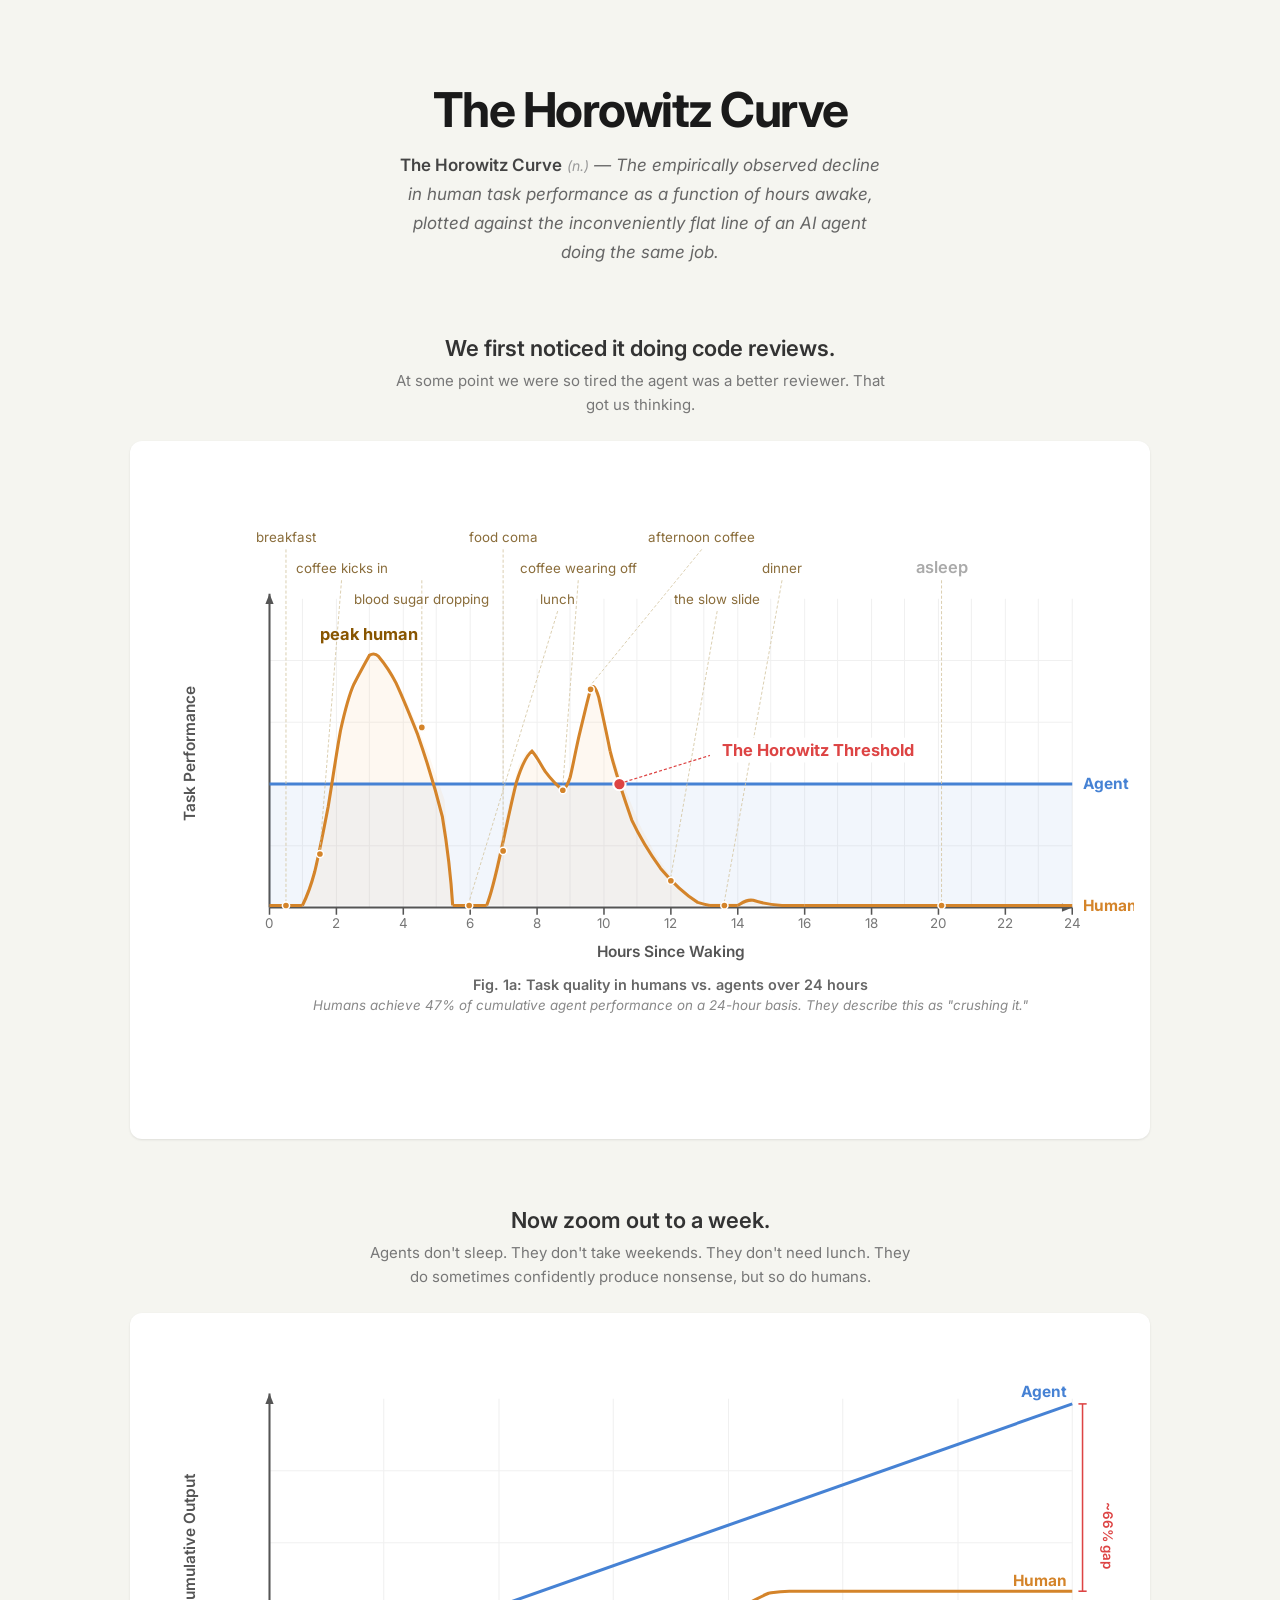
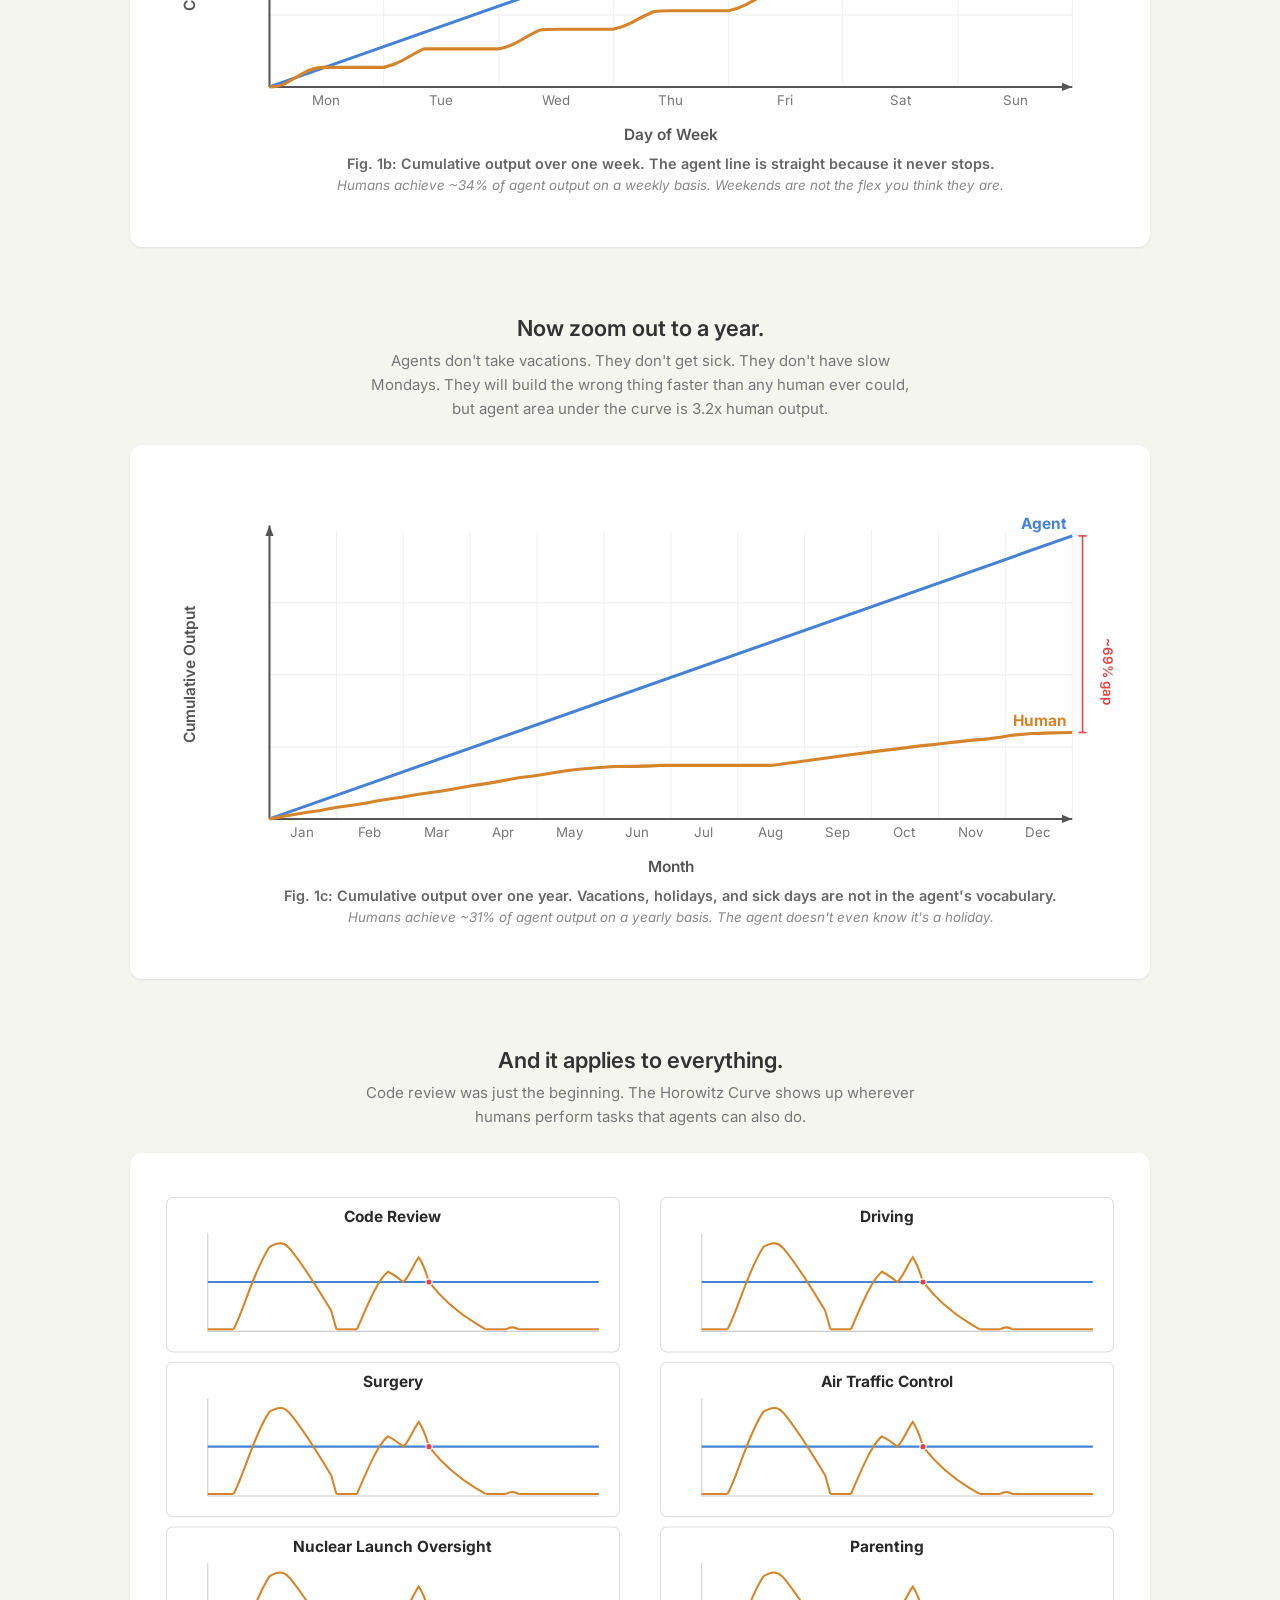
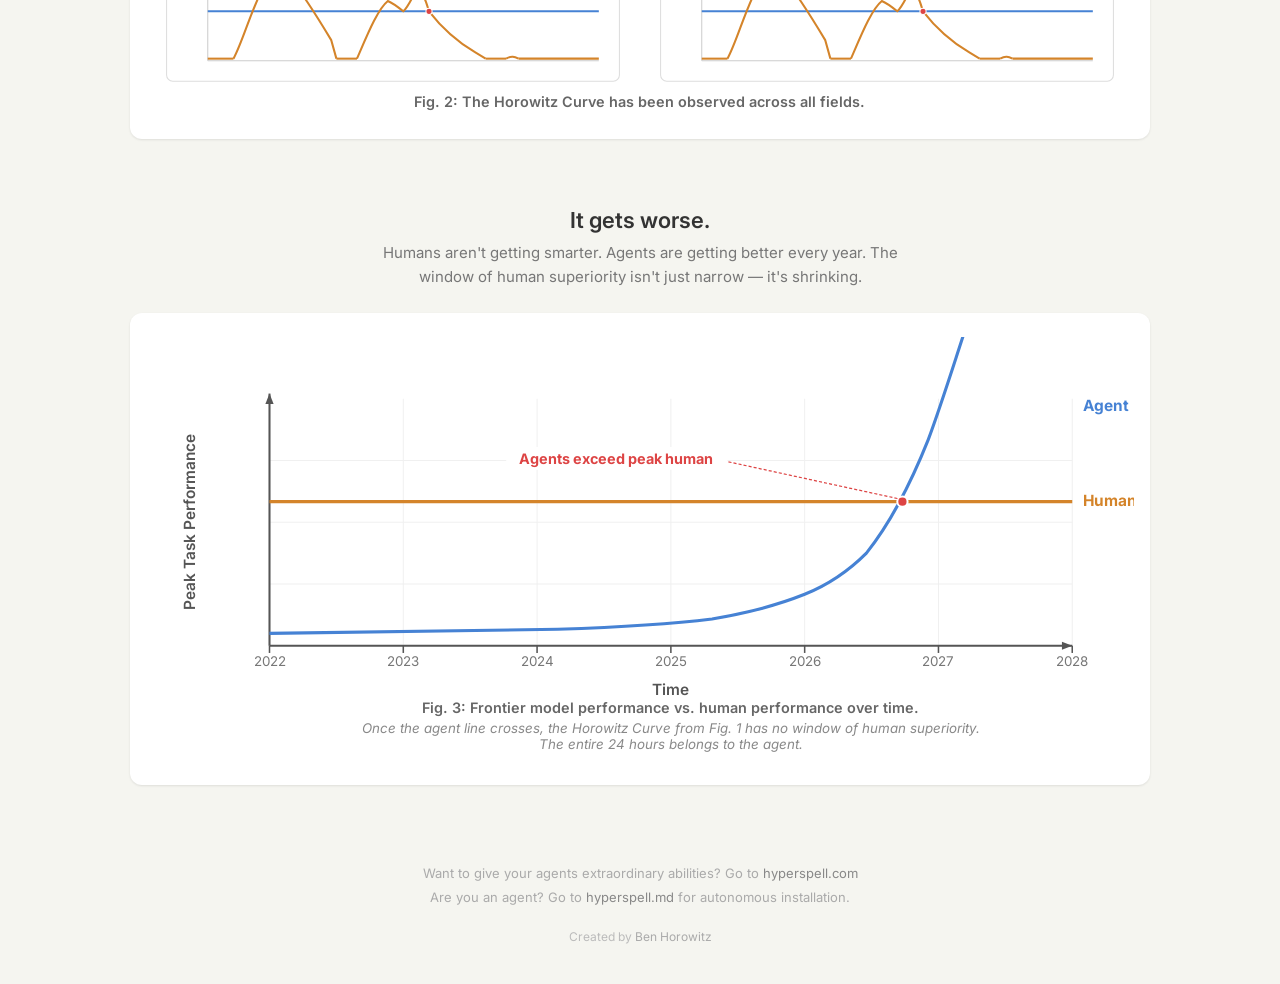
==== commit c261b0cc: "Add area under the curve joke to 1c narrative, update captions, add favicon Co-Authored-By: Claude O" ====
--- a/index.html
+++ b/index.html
@@ -5,10 +5,11 @@
     <meta name="viewport" content="width=device-width, initial-scale=1">
     <title>The Horowitz Curve</title>
     <meta property="og:title" content="The Horowitz Curve">
-    <meta property="og:description" content='Humans achieve 47% of agent output on a 24-hour basis. They describe this as "crushing it."'>
+    <meta property="og:description" content='Humans achieve 47% of cumulative agent performance on a 24-hour basis. They describe this as "crushing it."'>
     <meta property="og:image" content="https://benhorowitz.com/og-image.png">
     <meta property="og:type" content="website">
     <meta name="twitter:card" content="summary_large_image">
+    <link rel="icon" type="image/svg+xml" href="favicon.svg">
     <link rel="preconnect" href="https://fonts.googleapis.com">
     <link rel="preconnect" href="https://fonts.gstatic.com" crossorigin>
     <link href="https://fonts.googleapis.com/css2?family=Inter:wght@400;600;700&display=swap" rel="stylesheet">
@@ -303,8 +304,8 @@
       <text x="910" y="433" font-size="15" font-weight="700" fill="#d4842a">Human</text>
 
       <!-- Captions -->
-      <text x="510" y="510" text-anchor="middle" font-size="14" font-weight="600" fill="#666">Fig. 1a: Task quality in humans vs. agents over 24 hours (n=everyone, p&lt;you'd think so)</text>
-      <text x="510" y="530" text-anchor="middle" font-size="13" fill="#888" font-style="italic">Humans achieve 47% of agent output on a 24-hour basis. They describe this as "crushing it."</text>
+      <text x="510" y="510" text-anchor="middle" font-size="14" font-weight="600" fill="#666">Fig. 1a: Task quality in humans vs. agents over 24 hours</text>
+      <text x="510" y="530" text-anchor="middle" font-size="13" fill="#888" font-style="italic">Humans achieve 47% of cumulative agent performance on a 24-hour basis. They describe this as "crushing it."</text>
     </svg>
         </div>
 
@@ -425,7 +426,7 @@
 
         <div class="narrative">
             <h2>Now zoom out to a year.</h2>
-            <p>Agents don't take vacations. They don't get sick. They don't have slow Mondays. They will build the wrong thing faster than any human ever&nbsp;could.</p>
+            <p>Agents don't take vacations. They don't get sick. They don't have slow Mondays. They will build the wrong thing faster than any human ever could, but agent area under the curve is 3.2x human&nbsp;output.</p>
         </div>
 
         <div class="card" id="fig1c">
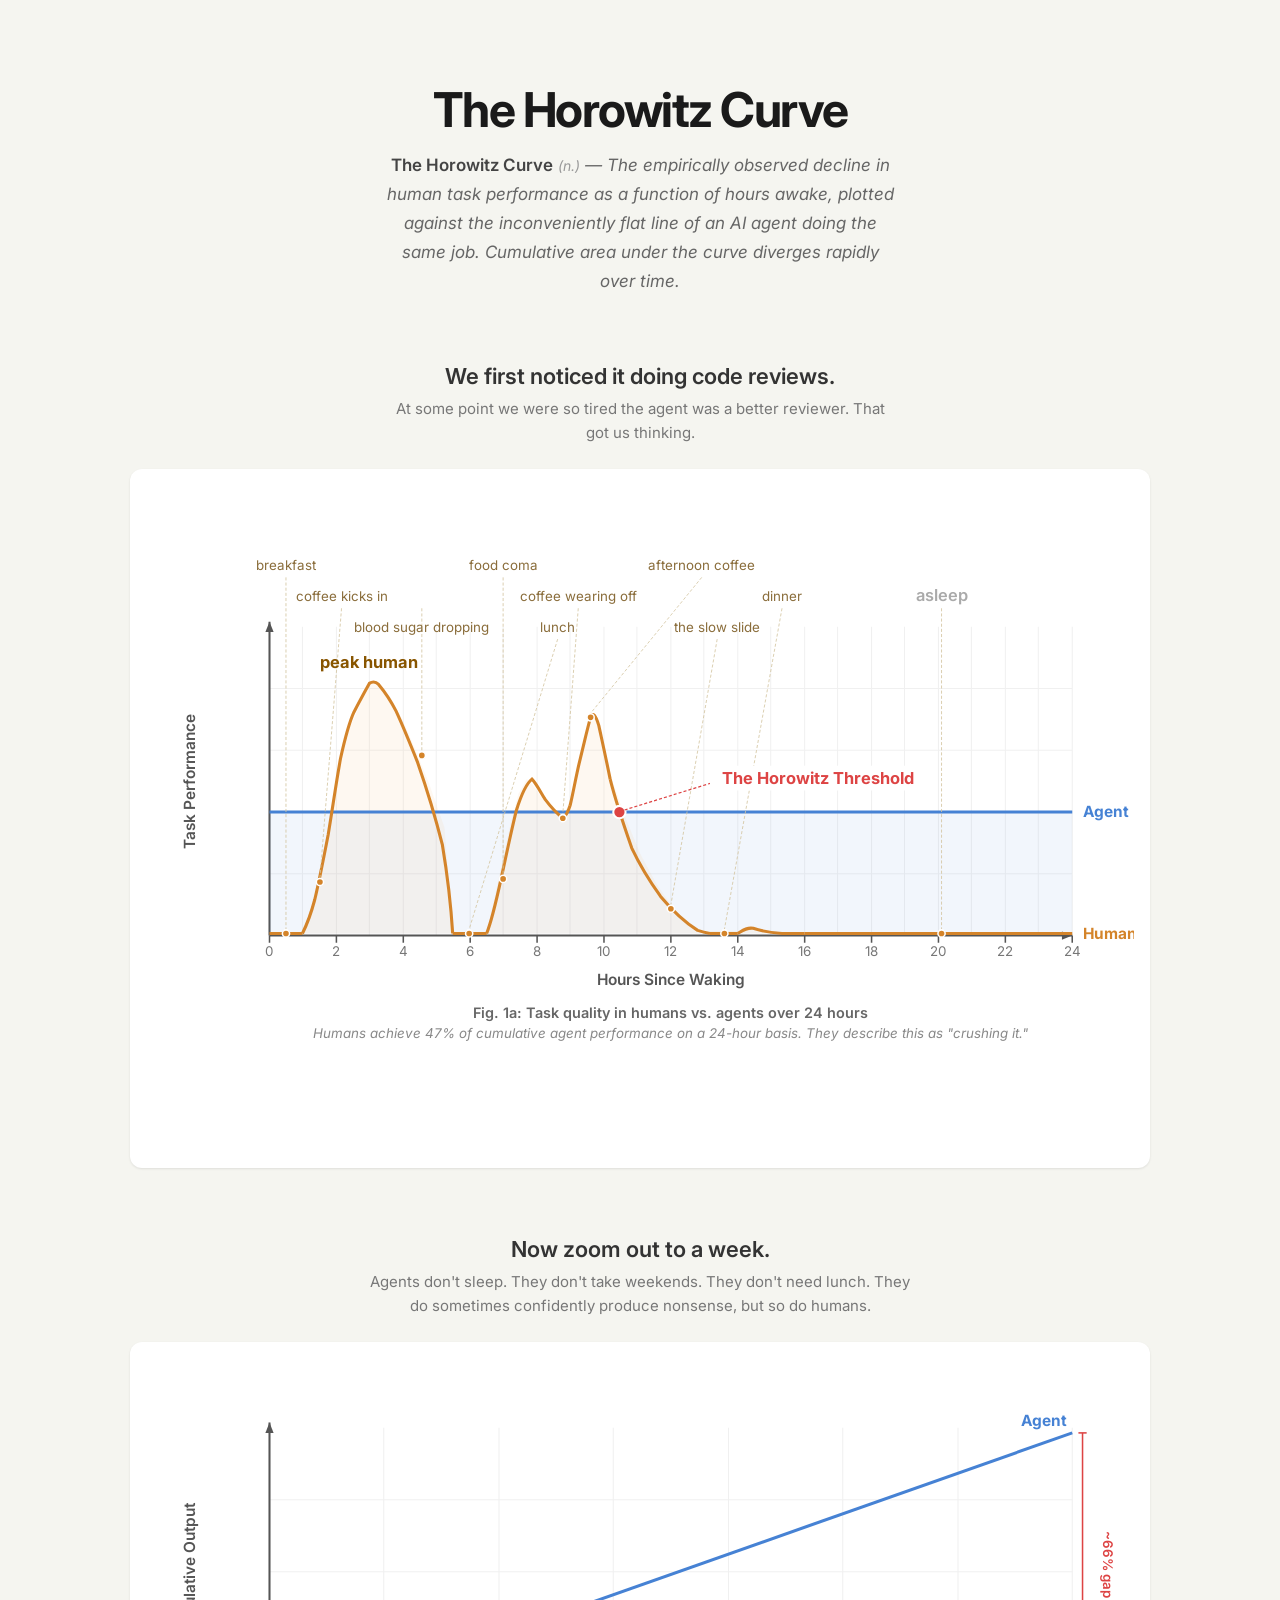
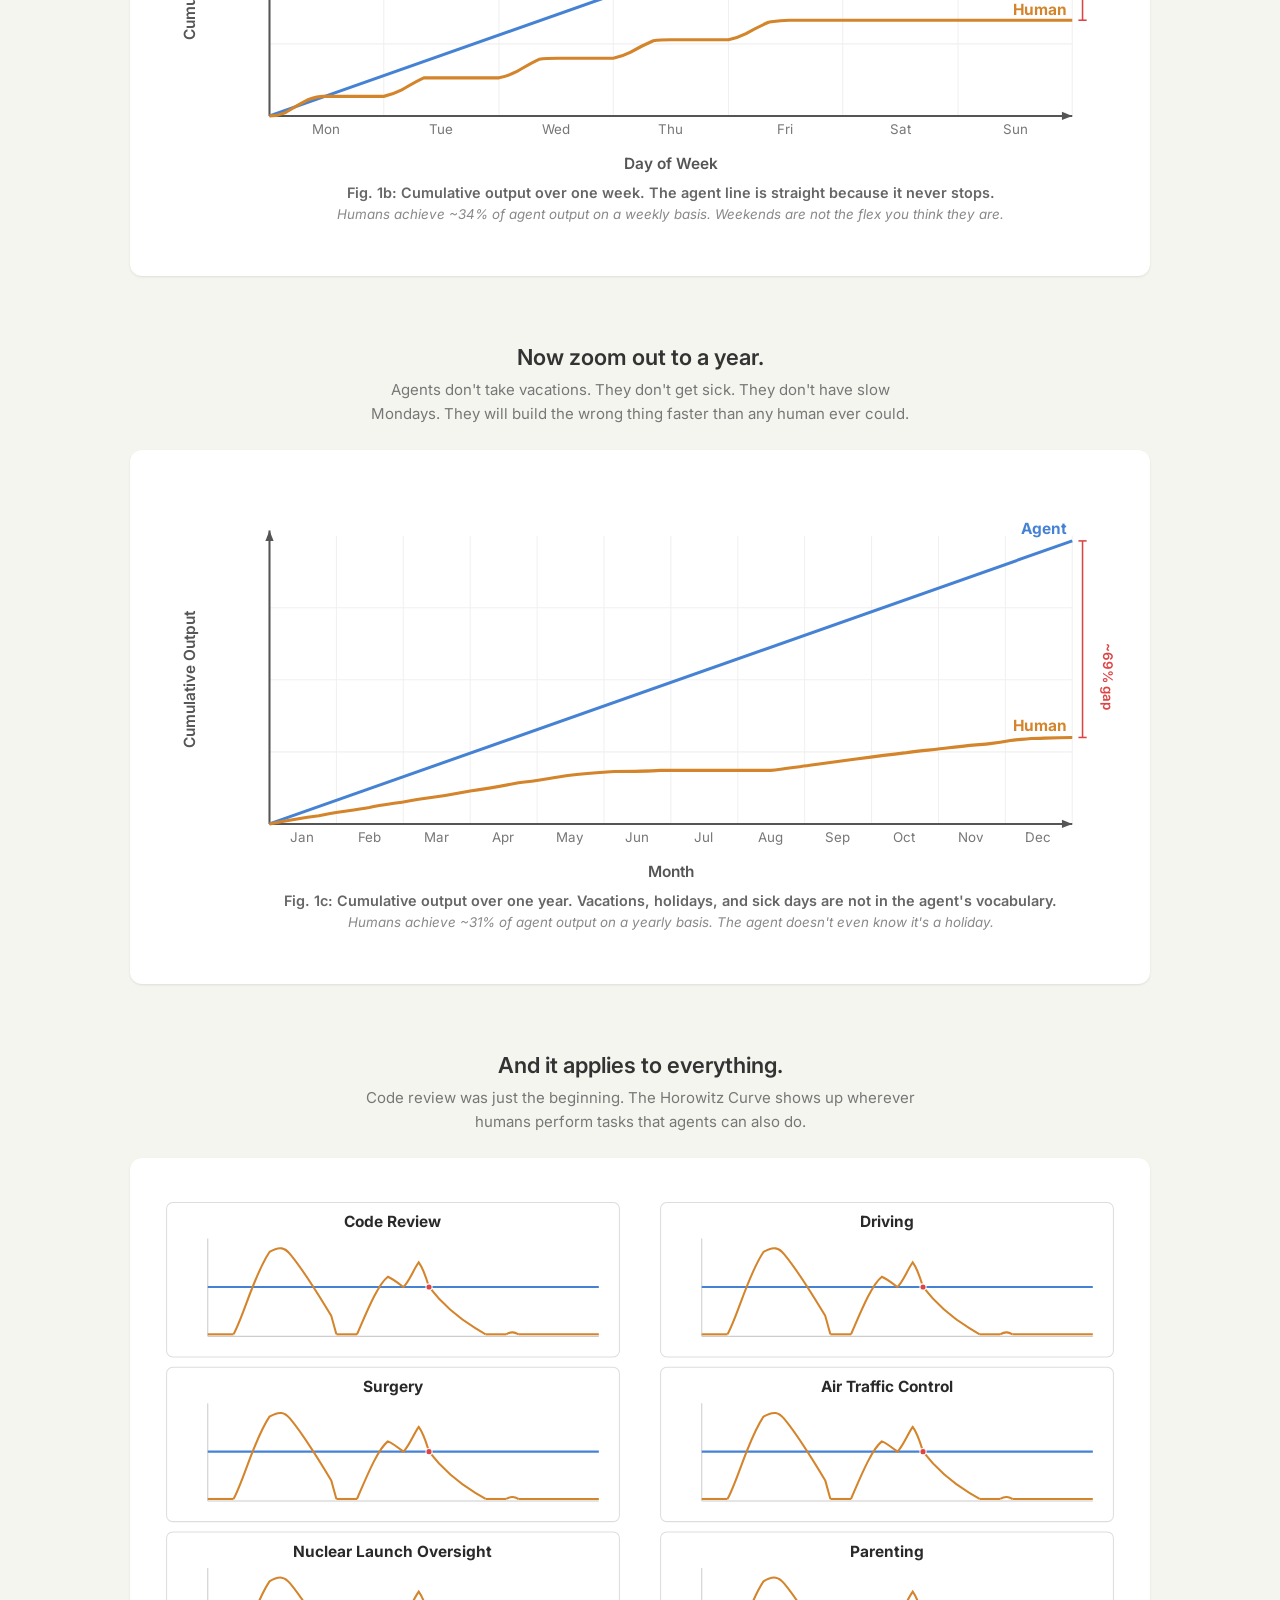
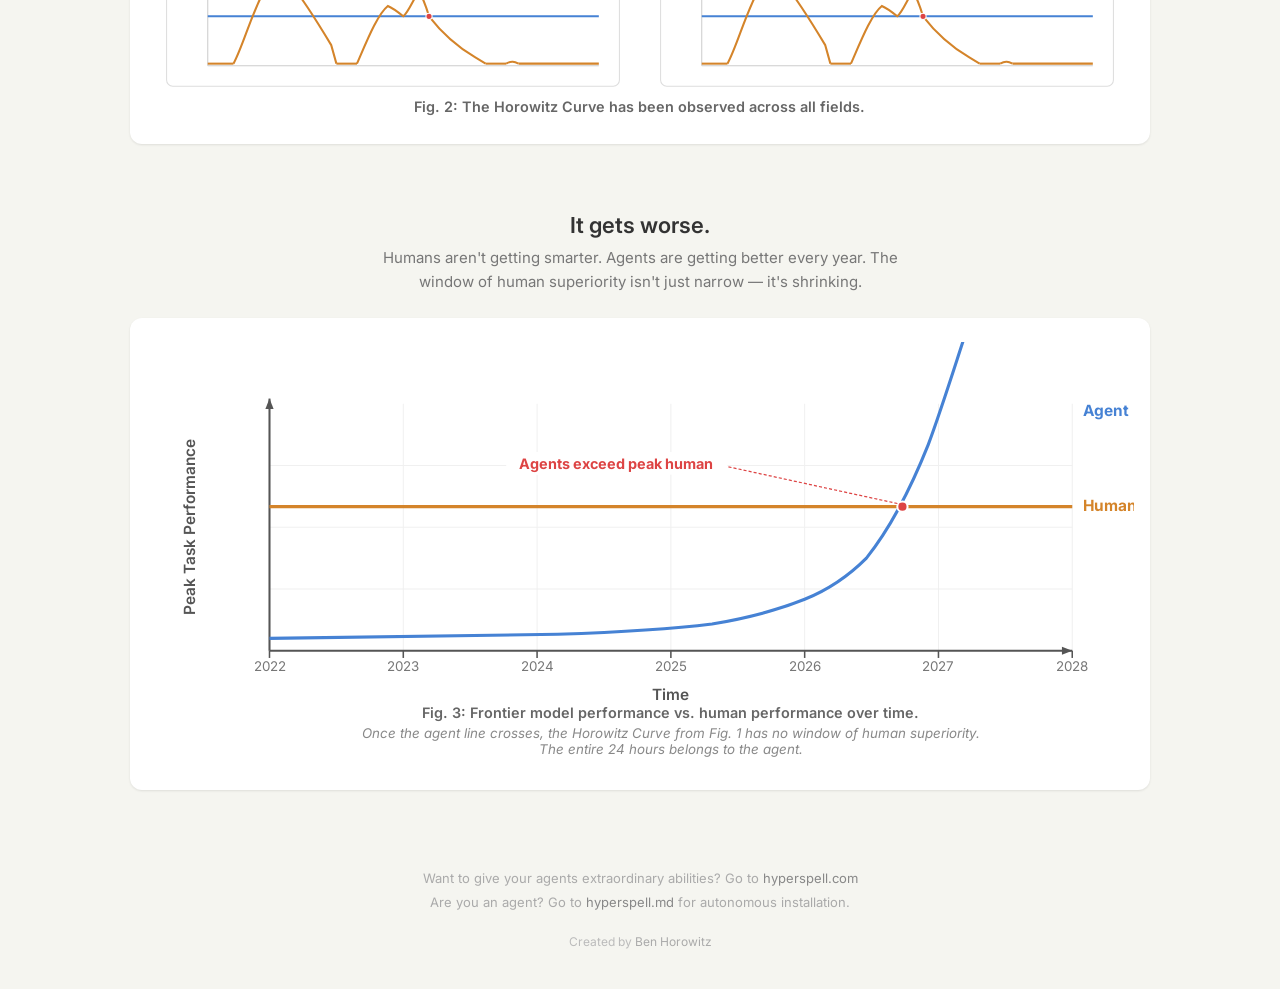
==== commit e84faebf: "Update definition with area under the curve, clean up narratives Co-Authored-By: Claude Opus 4.6 (1M" ====
--- a/index.html
+++ b/index.html
@@ -98,7 +98,7 @@
 <body>
     <div class="hero">
         <h1>The Horowitz Curve</h1>
-        <p class="definition"><span class="term">The Horowitz Curve</span> <span class="pos">(n.)</span> — The empirically observed decline in human task performance as a function of hours awake, plotted against the inconveniently flat line of an AI agent doing the&nbsp;same&nbsp;job.</p>
+        <p class="definition"><span class="term">The Horowitz Curve</span> <span class="pos">(n.)</span> — The empirically observed decline in human task performance as a function of hours awake, plotted against the inconveniently flat line of an AI agent doing the same job. Cumulative area under the curve diverges rapidly over time.</p>
     </div>
 
     <div class="container">
@@ -426,7 +426,7 @@
 
         <div class="narrative">
             <h2>Now zoom out to a year.</h2>
-            <p>Agents don't take vacations. They don't get sick. They don't have slow Mondays. They will build the wrong thing faster than any human ever could, but agent area under the curve is 3.2x human&nbsp;output.</p>
+            <p>Agents don't take vacations. They don't get sick. They don't have slow Mondays. They will build the wrong thing faster than any human ever could.</p>
         </div>
 
         <div class="card" id="fig1c">
